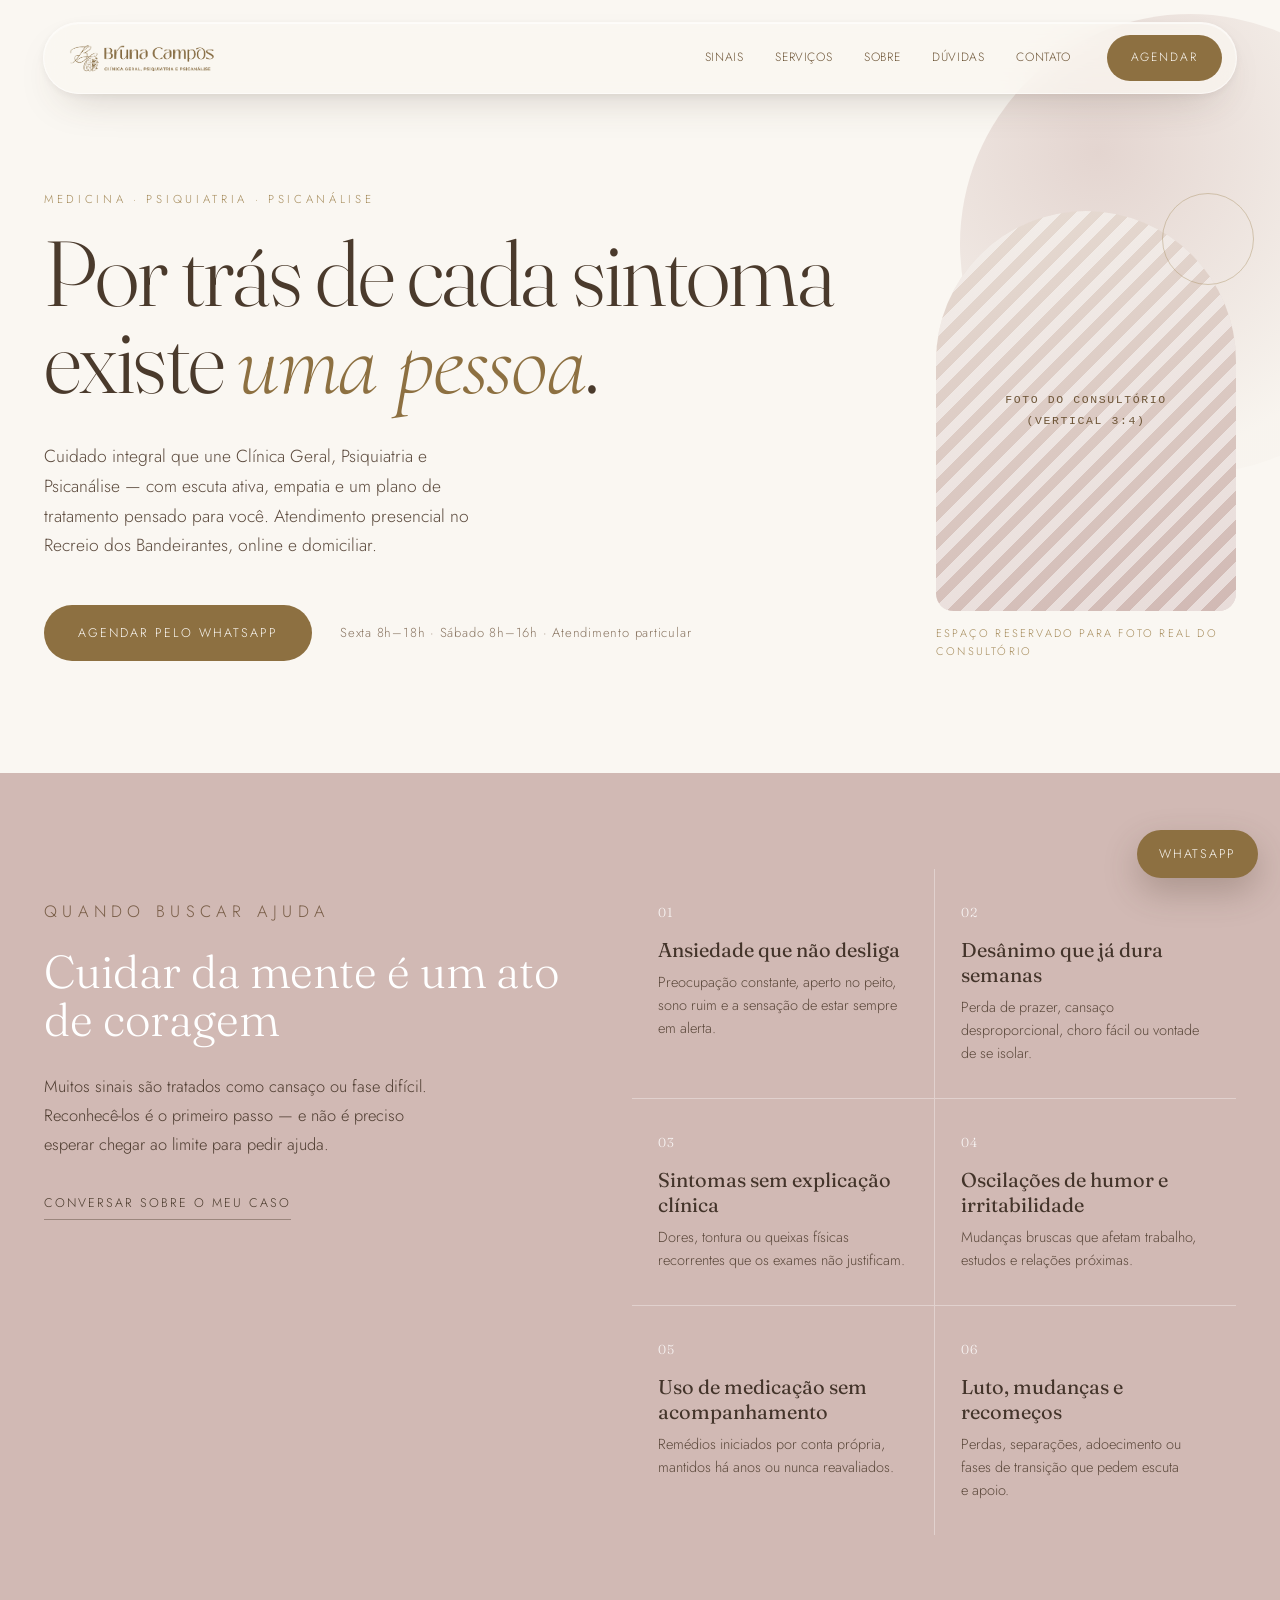
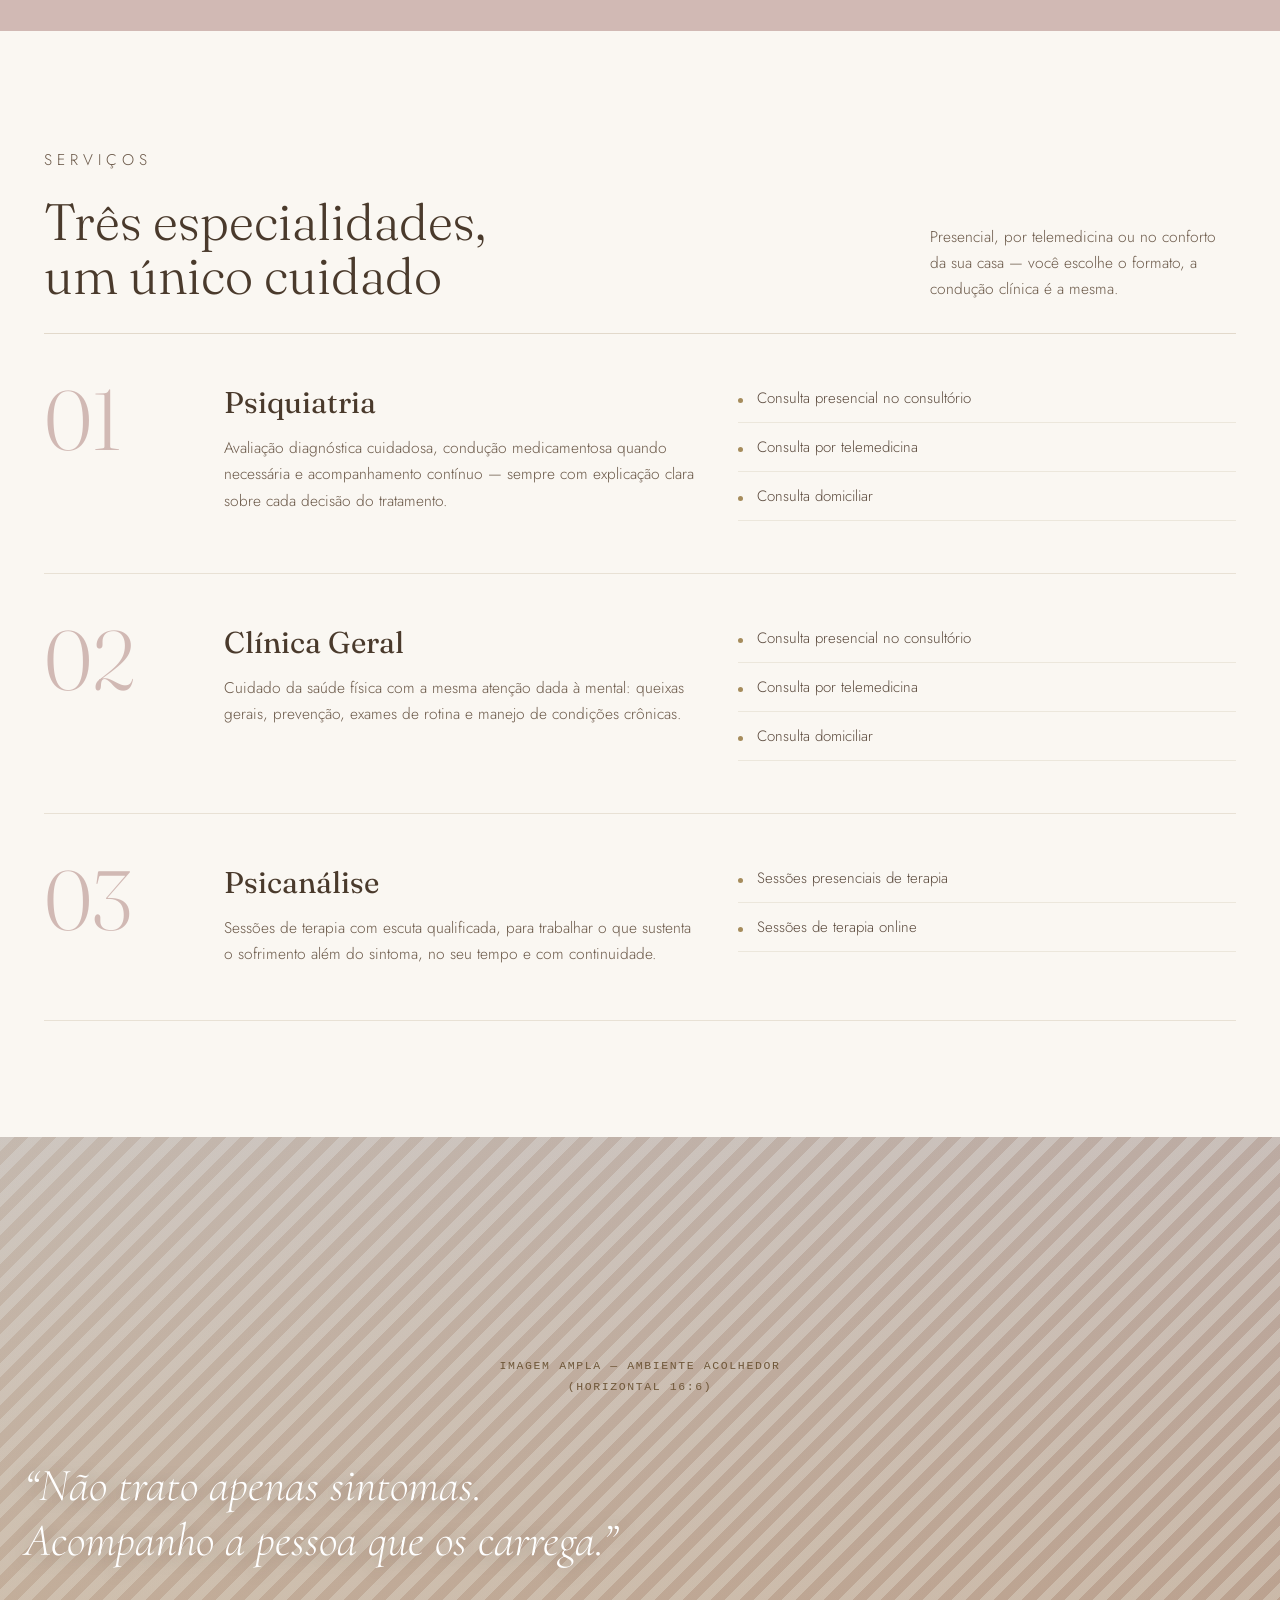
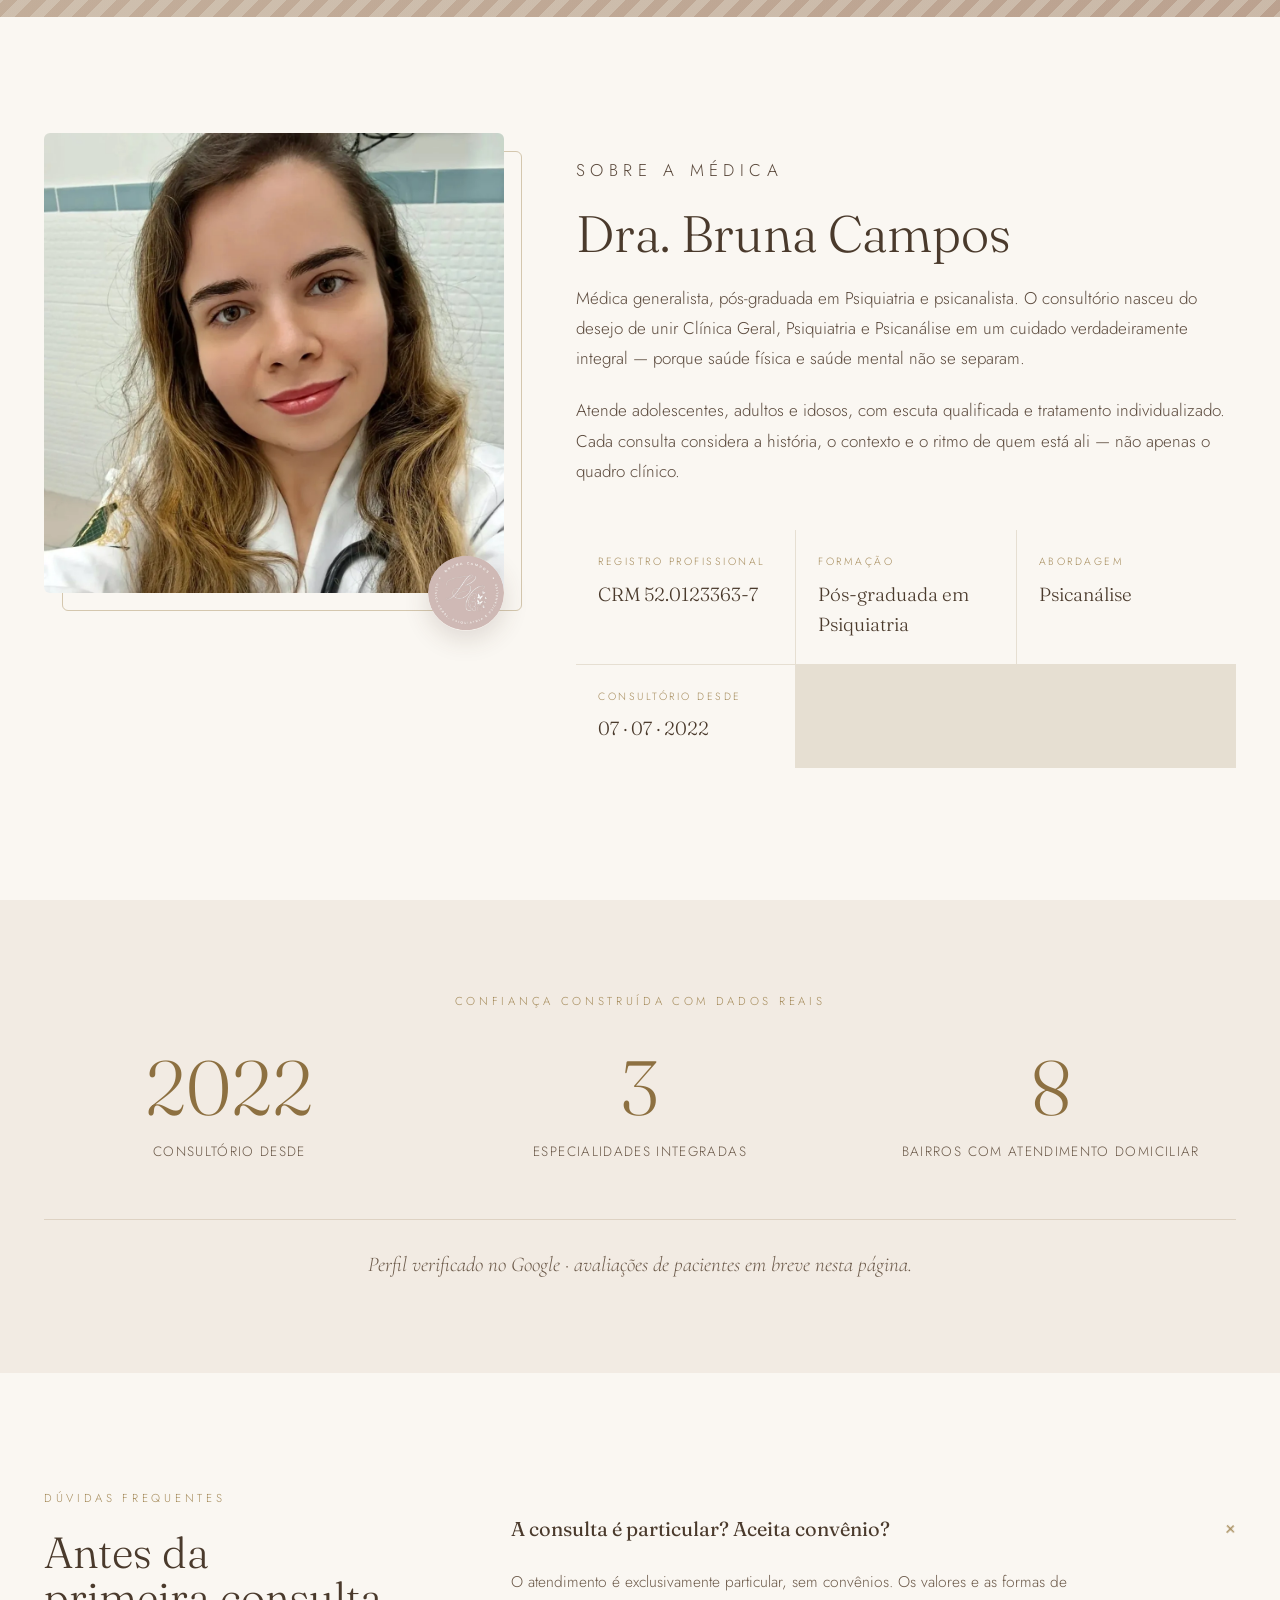
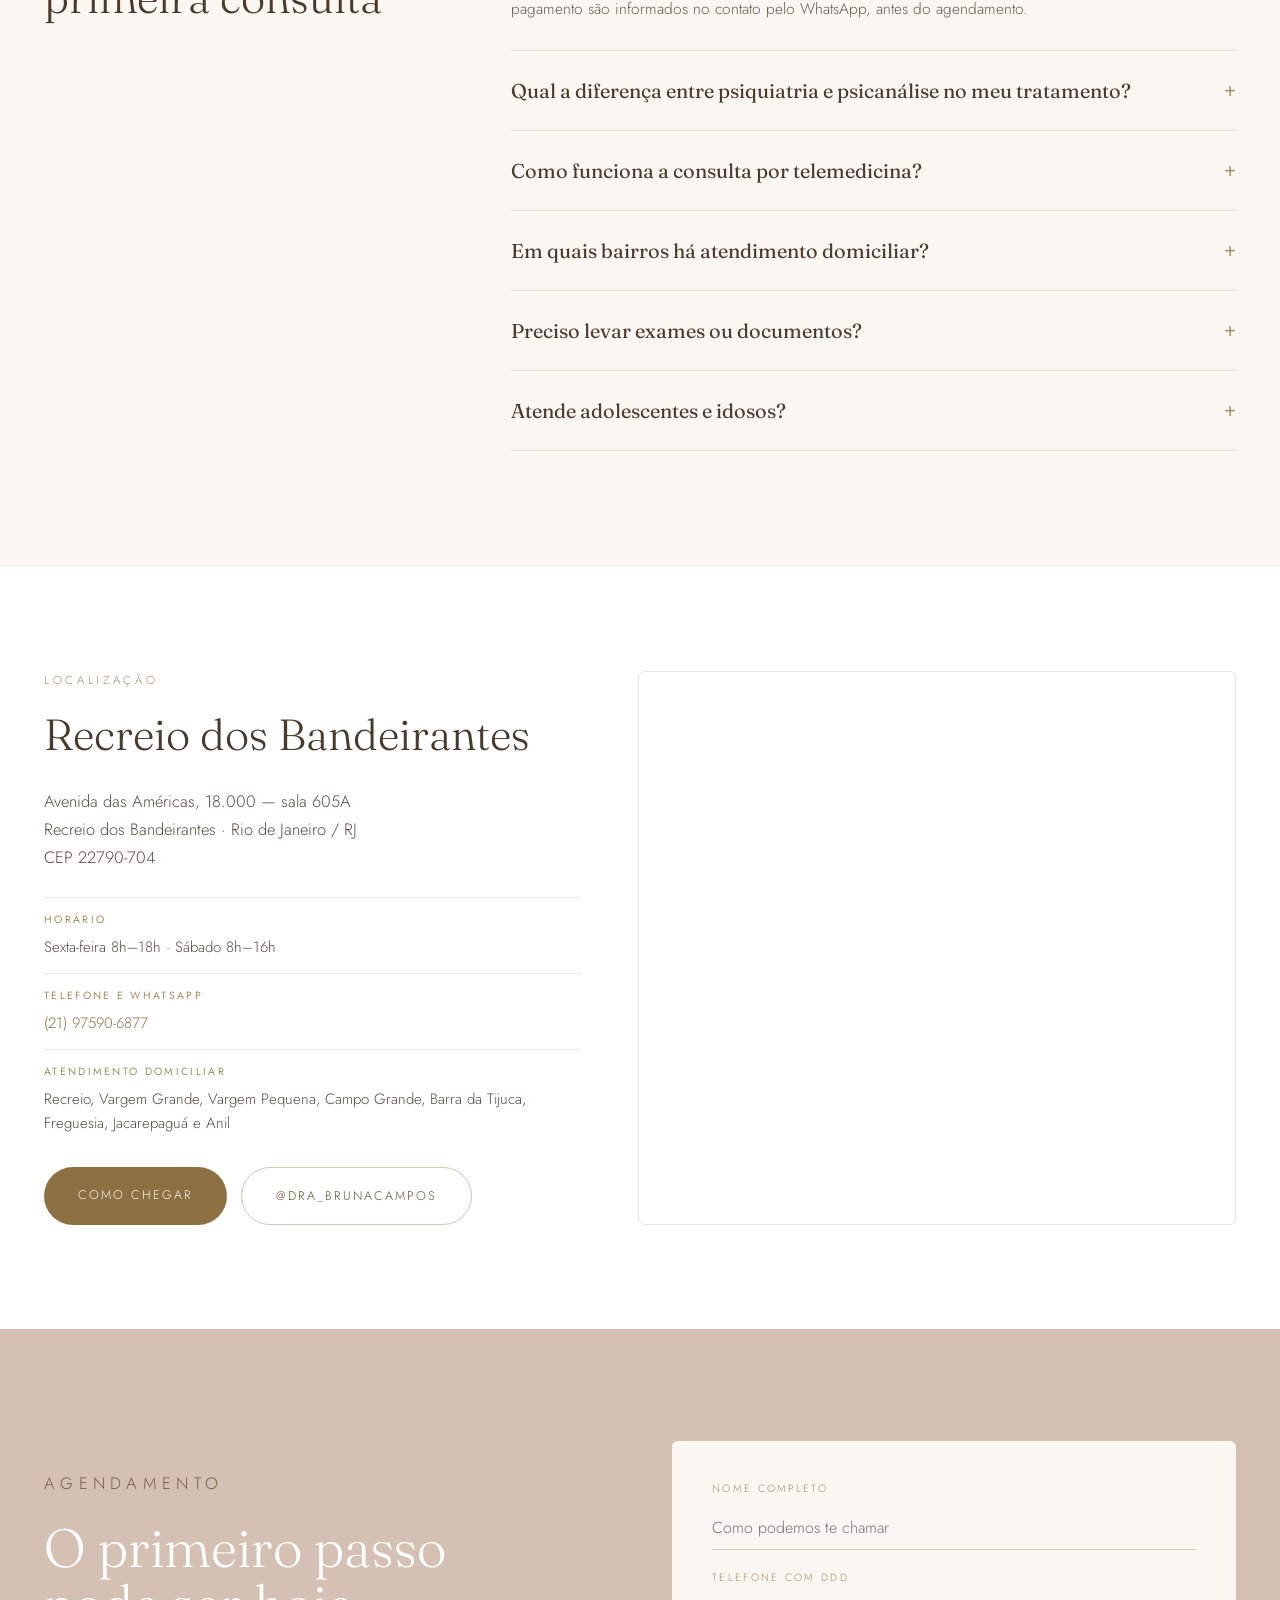
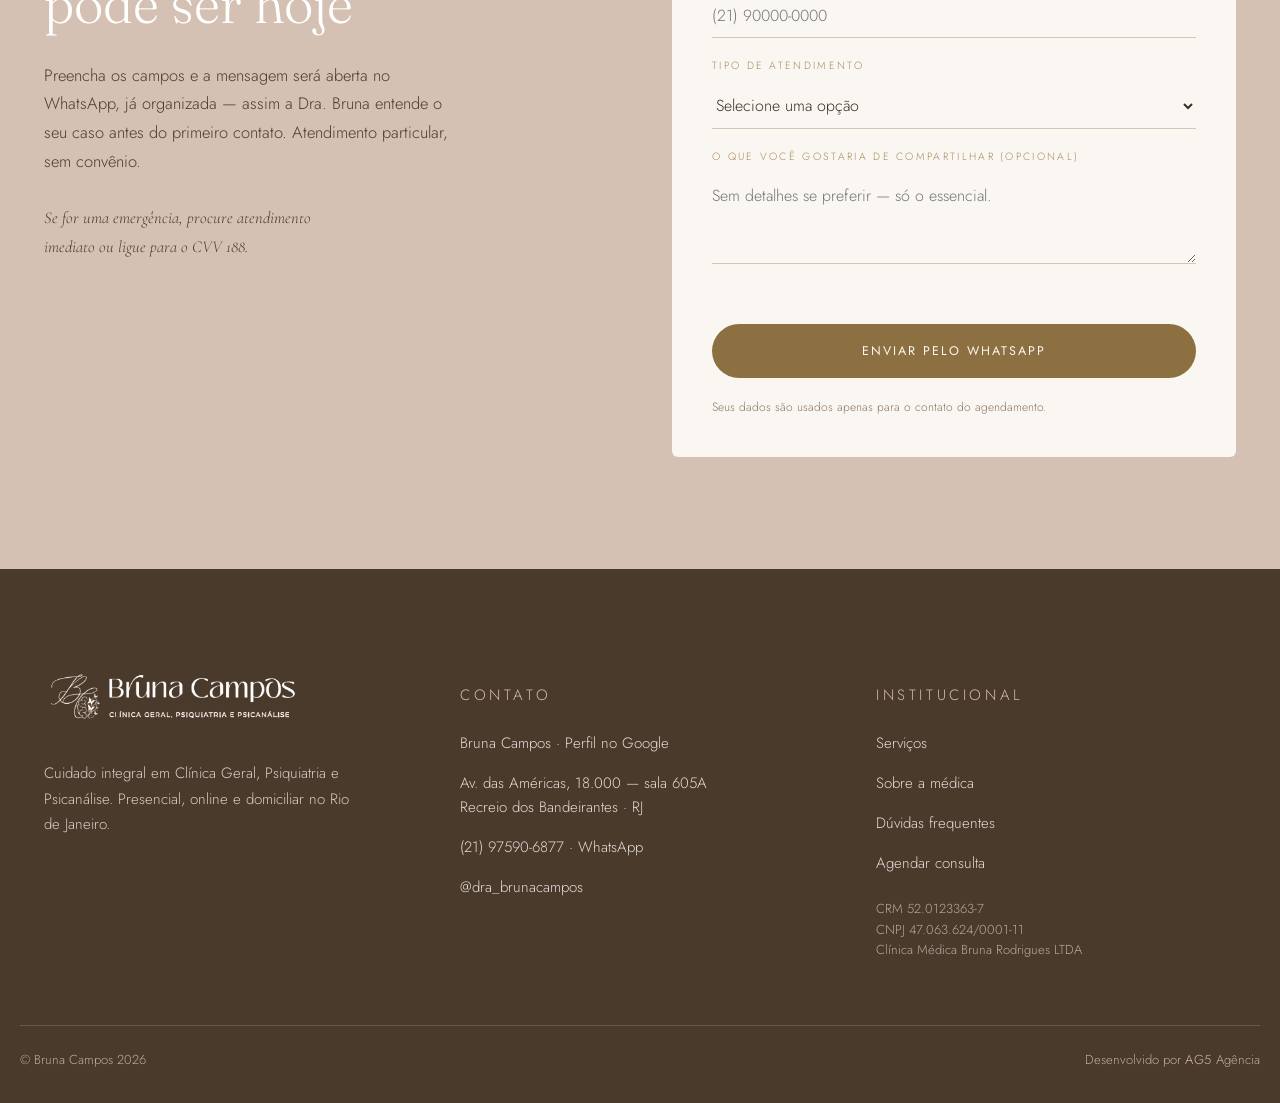
==== index.html @ 3a8a6f77 "LP Bruna Campos — versão inicial" ====
<!DOCTYPE html>
<html lang="pt-BR">
<head>
<meta charset="utf-8" />
<meta name="viewport" content="width=device-width, initial-scale=1" />
<title>Bruna Campos — Clínica Geral, Psiquiatria e Psicanálise | Recreio dos Bandeirantes</title>
<meta name="description" content="Dra. Bruna Campos — médica pós-graduada em Psiquiatria e psicanalista. Cuidado integral em Clínica Geral, Psiquiatria e Psicanálise: atendimento presencial no Recreio dos Bandeirantes, online e domiciliar no Rio de Janeiro." />
<link rel="icon" href="Assets/favicon-bruna-campos.ico" />
<link rel="preconnect" href="https://fonts.googleapis.com" />
<link rel="preconnect" href="https://fonts.gstatic.com" crossorigin />
<link href="https://fonts.googleapis.com/css2?family=Fraunces:ital,opsz,wght@0,9..144,300;0,9..144,400;1,9..144,300&family=Cormorant+Garamond:ital,wght@0,300;0,400;1,300;1,400&family=Jost:wght@300;400;500&display=swap" rel="stylesheet" />
<link rel="stylesheet" href="style.css" />
</head>
<body id="topo">

<header class="header" id="header">
  <div class="wrap header__in">
    <a class="brand" href="#topo">
      <img class="brand__logo" src="Assets/logo-mobile-bruna-campos.webp" alt="Bruna Campos — Clínica Geral, Psiquiatria e Psicanálise" height="46" />
    </a>
    <nav class="nav" id="nav">
      <a href="#sinais"><span>Sinais</span></a>
      <a href="#servicos"><span>Serviços</span></a>
      <a href="#sobre"><span>Sobre</span></a>
      <a href="#faq"><span>Dúvidas</span></a>
      <a href="#localizacao"><span>Contato</span></a>
    </nav>
    <div class="header__acoes">
      <a class="btn btn--sm" href="https://wa.me/5521975906877?text=Ol%C3%A1%2C%20Dra.%20Bruna!%20Gostaria%20de%20agendar%20uma%20consulta." target="_blank" rel="noopener">Agendar</a>
      <button class="nav-toggle" type="button" aria-expanded="false" aria-controls="nav">
        <span></span><span></span><span></span>
      </button>
    </div>
  </div>
</header>

<main>

  <section class="hero">
    <div class="wrap hero__in">
      <div class="hero__texto">
        <p class="overline rv">Medicina · Psiquiatria · Psicanálise</p>
        <h1 class="rv">Por trás de cada sintoma existe <em class="em">uma pessoa</em>.</h1>
        <p class="hero__lead rv">Cuidado integral que une Clínica Geral, Psiquiatria e Psicanálise — com escuta ativa, empatia e um plano de tratamento pensado para você. Atendimento presencial no Recreio dos Bandeirantes, online e domiciliar.</p>
        <div class="hero__cta rv">
          <a class="btn" href="https://wa.me/5521975906877?text=Ol%C3%A1%2C%20Dra.%20Bruna!%20Gostaria%20de%20agendar%20uma%20consulta." target="_blank" rel="noopener">Agendar pelo WhatsApp</a>
          <span>Sexta 8h–18h · Sábado 8h–16h · Atendimento particular</span>
        </div>
      </div>
      <figure class="hero__fig rv">
        <div class="moldura">
          <div class="ph"><span>foto do consultório<br />(vertical 3:4)</span></div>
        </div>
        <figcaption>Espaço reservado para foto real do consultório</figcaption>
      </figure>
    </div>
  </section>

  <section class="sinais" id="sinais">
    <div class="wrap sinais__in">
      <div class="sinais__intro">
        <p class="overline">Quando buscar ajuda</p>
        <h2 class="rv">Cuidar da mente é um ato de coragem</h2>
        <p>Muitos sinais são tratados como cansaço ou fase difícil. Reconhecê-los é o primeiro passo — e não é preciso esperar chegar ao limite para pedir ajuda.</p>
        <a class="link-sub" href="https://wa.me/5521975906877?text=Ol%C3%A1%2C%20Dra.%20Bruna!%20Gostaria%20de%20conversar%20sobre%20o%20meu%20caso." target="_blank" rel="noopener">Conversar sobre o meu caso</a>
      </div>
      <div class="sinais__grid">
        <article class="sinal rv">
          <span>01</span>
          <h3>Ansiedade que não desliga</h3>
          <p>Preocupação constante, aperto no peito, sono ruim e a sensação de estar sempre em alerta.</p>
        </article>
        <article class="sinal rv">
          <span>02</span>
          <h3>Desânimo que já dura semanas</h3>
          <p>Perda de prazer, cansaço desproporcional, choro fácil ou vontade de se isolar.</p>
        </article>
        <article class="sinal rv">
          <span>03</span>
          <h3>Sintomas sem explicação clínica</h3>
          <p>Dores, tontura ou queixas físicas recorrentes que os exames não justificam.</p>
        </article>
        <article class="sinal rv">
          <span>04</span>
          <h3>Oscilações de humor e irritabilidade</h3>
          <p>Mudanças bruscas que afetam trabalho, estudos e relações próximas.</p>
        </article>
        <article class="sinal rv">
          <span>05</span>
          <h3>Uso de medicação sem acompanhamento</h3>
          <p>Remédios iniciados por conta própria, mantidos há anos ou nunca reavaliados.</p>
        </article>
        <article class="sinal rv">
          <span>06</span>
          <h3>Luto, mudanças e recomeços</h3>
          <p>Perdas, separações, adoecimento ou fases de transição que pedem escuta e apoio.</p>
        </article>
      </div>
    </div>
  </section>

  <section class="servicos" id="servicos">
    <div class="wrap">
      <div class="servicos__head">
        <div>
          <p class="overline">Serviços</p>
          <h2>Três especialidades,<br />um único cuidado</h2>
        </div>
        <p>Presencial, por telemedicina ou no conforto da sua casa — você escolhe o formato, a condução clínica é a mesma.</p>
      </div>

      <article class="servico rv">
        <span class="servico__n">01</span>
        <div>
          <h3>Psiquiatria</h3>
          <p>Avaliação diagnóstica cuidadosa, condução medicamentosa quando necessária e acompanhamento contínuo — sempre com explicação clara sobre cada decisão do tratamento.</p>
        </div>
        <ul>
          <li>Consulta presencial no consultório</li>
          <li>Consulta por telemedicina</li>
          <li>Consulta domiciliar</li>
        </ul>
      </article>

      <article class="servico rv">
        <span class="servico__n">02</span>
        <div>
          <h3>Clínica Geral</h3>
          <p>Cuidado da saúde física com a mesma atenção dada à mental: queixas gerais, prevenção, exames de rotina e manejo de condições crônicas.</p>
        </div>
        <ul>
          <li>Consulta presencial no consultório</li>
          <li>Consulta por telemedicina</li>
          <li>Consulta domiciliar</li>
        </ul>
      </article>

      <article class="servico rv">
        <span class="servico__n">03</span>
        <div>
          <h3>Psicanálise</h3>
          <p>Sessões de terapia com escuta qualificada, para trabalhar o que sustenta o sofrimento além do sintoma, no seu tempo e com continuidade.</p>
        </div>
        <ul>
          <li>Sessões presenciais de terapia</li>
          <li>Sessões de terapia online</li>
        </ul>
      </article>
    </div>
  </section>

  <section class="citacao">
    <div class="ph"><span>imagem ampla — ambiente acolhedor<br />(horizontal 16:6)</span></div>
    <blockquote class="rv">“Não trato apenas sintomas.<br />Acompanho a pessoa que os carrega.”</blockquote>
  </section>

  <section class="sobre" id="sobre">
    <div class="wrap sobre__in">
      <div class="sobre__foto rv rv--x">
        <div><img class="retrato" src="Assets/bruna-campos-psiquiatria,clínica-geral-psicanalise-recreio-dos-banderantes.webp" alt="Dra. Bruna Campos" loading="lazy" /></div>
        <img class="mono" src="Assets/favicon-bruna-campos.ico" alt="" loading="lazy" />
      </div>
      <div class="sobre__texto">
        <p class="overline">Sobre a médica</p>
        <h2>Dra. Bruna Campos</h2>
        <p>Médica generalista, pós-graduada em Psiquiatria e psicanalista. O consultório nasceu do desejo de unir Clínica Geral, Psiquiatria e Psicanálise em um cuidado verdadeiramente integral — porque saúde física e saúde mental não se separam.</p>
        <p>Atende adolescentes, adultos e idosos, com escuta qualificada e tratamento individualizado. Cada consulta considera a história, o contexto e o ritmo de quem está ali — não apenas o quadro clínico.</p>
        <dl class="credenciais">
          <div><dt>Registro profissional</dt><dd>CRM 52.0123363-7</dd></div>
          <div><dt>Formação</dt><dd>Pós-graduada em Psiquiatria</dd></div>
          <div><dt>Abordagem</dt><dd>Psicanálise</dd></div>
          <div><dt>Consultório desde</dt><dd>07 · 07 · 2022</dd></div>
        </dl>
      </div>
    </div>
  </section>

  <section class="numeros" id="credibilidade">
    <div class="wrap">
      <p class="overline">Confiança construída com dados reais</p>
      <div class="numeros__grid">
        <div><strong data-count="2022">2022</strong><p>Consultório desde</p></div>
        <div><strong data-count="3">3</strong><p>Especialidades integradas</p></div>
        <div><strong data-count="8">8</strong><p>Bairros com atendimento domiciliar</p></div>
      </div>
      <p class="numeros__nota">Perfil verificado no Google · avaliações de pacientes em breve nesta página.</p>
    </div>
  </section>

  <section class="faq" id="faq">
    <div class="wrap faq__in">
      <div class="faq__head">
        <p class="overline">Dúvidas frequentes</p>
        <h2>Antes da<br />primeira consulta</h2>
      </div>
      <div class="faq__lista">
        <div class="faq__item" data-aberto="true">
          <button class="faq__btn" type="button" aria-expanded="true"><span>A consulta é particular? Aceita convênio?</span><span class="faq__sinal">+</span></button>
          <div class="faq__resposta"><p>O atendimento é exclusivamente particular, sem convênios. Os valores e as formas de pagamento são informados no contato pelo WhatsApp, antes do agendamento.</p></div>
        </div>
        <div class="faq__item" data-aberto="false">
          <button class="faq__btn" type="button" aria-expanded="false"><span>Qual a diferença entre psiquiatria e psicanálise no meu tratamento?</span><span class="faq__sinal">+</span></button>
          <div class="faq__resposta"><p>A psiquiatria avalia o quadro clínico e, quando indicado, conduz o tratamento medicamentoso. A psicanálise trabalha a história e os sentidos por trás do sofrimento, em sessões de terapia. Aqui as duas frentes podem caminhar juntas, com a mesma médica acompanhando o processo.</p></div>
        </div>
        <div class="faq__item" data-aberto="false">
          <button class="faq__btn" type="button" aria-expanded="false"><span>Como funciona a consulta por telemedicina?</span><span class="faq__sinal">+</span></button>
          <div class="faq__resposta"><p>É uma consulta por vídeo, com a mesma duração e conduta da presencial, respeitando as normas do CFM. Você recebe o link e, quando necessário, receita e atestados em formato digital assinado.</p></div>
        </div>
        <div class="faq__item" data-aberto="false">
          <button class="faq__btn" type="button" aria-expanded="false"><span>Em quais bairros há atendimento domiciliar?</span><span class="faq__sinal">+</span></button>
          <div class="faq__resposta"><p>Recreio dos Bandeirantes, Vargem Grande, Vargem Pequena, Campo Grande, Barra da Tijuca, Freguesia, Jacarepaguá e Anil. Outras regiões podem ser consultadas pelo WhatsApp.</p></div>
        </div>
        <div class="faq__item" data-aberto="false">
          <button class="faq__btn" type="button" aria-expanded="false"><span>Preciso levar exames ou documentos?</span><span class="faq__sinal">+</span></button>
          <div class="faq__resposta"><p>Leve documento com foto, exames recentes se tiver e a lista de medicamentos em uso, incluindo dose. Relatórios de outros profissionais também ajudam, mas nada disso é obrigatório na primeira consulta.</p></div>
        </div>
        <div class="faq__item" data-aberto="false">
          <button class="faq__btn" type="button" aria-expanded="false"><span>Atende adolescentes e idosos?</span><span class="faq__sinal">+</span></button>
          <div class="faq__resposta"><p>Sim. O atendimento contempla adolescentes, adultos e idosos. Para adolescentes, a presença de um responsável é necessária no primeiro atendimento.</p></div>
        </div>
      </div>
    </div>
  </section>

  <section class="local" id="localizacao">
    <div class="wrap local__in">
      <div class="local__info">
        <p class="overline">Localização</p>
        <h2>Recreio dos Bandeirantes</h2>
        <p class="local__end">Avenida das Américas, 18.000 — sala 605A<br />Recreio dos Bandeirantes · Rio de Janeiro / RJ<br />CEP 22790-704</p>
        <div class="local__dados">
          <p><strong>Horário</strong>Sexta-feira 8h–18h · Sábado 8h–16h</p>
          <p><strong>Telefone e WhatsApp</strong><a href="https://wa.me/5521975906877" target="_blank" rel="noopener">(21) 97590-6877</a></p>
          <p><strong>Atendimento domiciliar</strong>Recreio, Vargem Grande, Vargem Pequena, Campo Grande, Barra da Tijuca, Freguesia, Jacarepaguá e Anil</p>
        </div>
        <div class="local__acoes">
          <a class="btn" href="https://www.google.com/maps/dir/?api=1&amp;destination=Avenida%20das%20Am%C3%A9ricas%2018000%2C%20Recreio%20dos%20Bandeirantes%2C%20Rio%20de%20Janeiro%20-%20RJ%2C%2022790-704" target="_blank" rel="noopener">Como chegar</a>
          <a class="btn btn--ghost" href="https://www.instagram.com/dra_brunacampos/" target="_blank" rel="noopener">@dra_brunacampos</a>
        </div>
      </div>
      <div class="local__mapa">
        <iframe title="Mapa do consultório" src="https://www.google.com/maps?q=Avenida+das+Am%C3%A9ricas+18000+Recreio+dos+Bandeirantes+Rio+de+Janeiro&amp;output=embed" loading="lazy" referrerpolicy="no-referrer-when-downgrade"></iframe>
      </div>
    </div>
  </section>

  <section class="agendar" id="agendar">
    <div class="wrap agendar__in">
      <div class="agendar__texto">
        <p class="overline">Agendamento</p>
        <h2>O primeiro passo<br />pode ser hoje</h2>
        <p>Preencha os campos e a mensagem será aberta no WhatsApp, já organizada — assim a Dra. Bruna entende o seu caso antes do primeiro contato. Atendimento particular, sem convênio.</p>
        <p class="agendar__nota">Se for uma emergência, procure atendimento imediato ou ligue para o CVV 188.</p>
      </div>
      <form class="form" id="form-agendamento" novalidate>
        <label>
          <span>Nome completo</span>
          <input name="nome" type="text" autocomplete="name" required placeholder="Como podemos te chamar" />
        </label>
        <label>
          <span>Telefone com DDD</span>
          <input name="telefone" type="tel" autocomplete="tel" required placeholder="(21) 90000-0000" />
        </label>
        <label>
          <span>Tipo de atendimento</span>
          <select name="servico" required>
            <option value="">Selecione uma opção</option>
            <option>Psiquiatria — presencial</option>
            <option>Psiquiatria — telemedicina</option>
            <option>Psiquiatria — domiciliar</option>
            <option>Clínica Geral — presencial</option>
            <option>Clínica Geral — telemedicina</option>
            <option>Clínica Geral — domiciliar</option>
            <option>Psicanálise — sessão presencial</option>
            <option>Psicanálise — sessão online</option>
          </select>
        </label>
        <label>
          <span>O que você gostaria de compartilhar (opcional)</span>
          <textarea name="mensagem" rows="3" placeholder="Sem detalhes se preferir — só o essencial."></textarea>
        </label>
        <p class="form__aviso" id="form-aviso" role="status" aria-live="polite"></p>
        <button class="btn" type="submit">Enviar pelo WhatsApp</button>
        <p class="form__lgpd">Seus dados são usados apenas para o contato do agendamento.</p>
      </form>
    </div>
  </section>

</main>

<footer class="footer">
  <div class="wrap footer__in">
    <div>
      <img class="footer__logo" src="Assets/logo-desktop-bruna-campos.webp" alt="Bruna Campos — Clínica Geral, Psiquiatria e Psicanálise" />
      <p>Cuidado integral em Clínica Geral, Psiquiatria e Psicanálise. Presencial, online e domiciliar no Rio de Janeiro.</p>
    </div>
    <div>
      <p class="footer__titulo">Contato</p>
      <div class="footer__col">
        <a href="https://share.google/iz8a9h7JzmaM02zVl" target="_blank" rel="noopener">Bruna Campos · Perfil no Google</a>
        <a href="https://www.google.com/maps/dir/?api=1&amp;destination=Avenida%20das%20Am%C3%A9ricas%2018000%2C%20Recreio%20dos%20Bandeirantes%2C%20Rio%20de%20Janeiro%20-%20RJ%2C%2022790-704" target="_blank" rel="noopener">Av. das Américas, 18.000 — sala 605A<br />Recreio dos Bandeirantes · RJ</a>
        <a href="https://wa.me/5521975906877" target="_blank" rel="noopener">(21) 97590-6877 · WhatsApp</a>
        <a href="https://www.instagram.com/dra_brunacampos/" target="_blank" rel="noopener">@dra_brunacampos</a>
      </div>
    </div>
    <div>
      <p class="footer__titulo">Institucional</p>
      <div class="footer__col">
        <a href="#servicos">Serviços</a>
        <a href="#sobre">Sobre a médica</a>
        <a href="#faq">Dúvidas frequentes</a>
        <a href="#agendar">Agendar consulta</a>
        <p class="footer__legal">CRM 52.0123363-7<br />CNPJ 47.063.624/0001-11<br />Clínica Médica Bruna Rodrigues LTDA</p>
      </div>
    </div>
  </div>
  <div class="wrap creditos">
    <span>© Bruna Campos 2026</span>
    <span>Desenvolvido por <a href="https://www.ag5agencia.com.br" target="_blank" rel="noopener">AG5</a> Agência</span>
  </div>
</footer>

<a class="wa-float" href="https://wa.me/5521975906877?text=Ol%C3%A1%2C%20Dra.%20Bruna!%20Gostaria%20de%20agendar%20uma%20consulta." target="_blank" rel="noopener" aria-label="Agendar pelo WhatsApp">WhatsApp</a>

<script src="script.js" defer></script>
</body>
</html>
---- style.css ----
:root {
  --rose: #D1B9B4;
  --bege: #D4C1B3;
  --off: #FAF7F2;
  --areia: #F2EBE3;
  --ouro-escuro: #8D7041;
  --ouro: #A68C5C;
  --texto: #3A2E28;
  --texto-2: #5C4B3E;
  --texto-3: #6B5949;
  --marrom: #4A3A2C;
  --serif: "Fraunces", Georgia, serif;
  --script: "Cormorant Garamond", Georgia, serif;
  --sans: "Jost", system-ui, -apple-system, sans-serif;
  --max: 1240px;
  --pad: 24px;
  --gap: 56px;
  --sec-y: 96px;
  --ease: cubic-bezier(0.22, 1, 0.36, 1);
}

*, *::before, *::after { box-sizing: border-box; }

html { scroll-behavior: smooth; }

body {
  margin: 0;
  background: var(--off);
  color: var(--texto);
  font-family: var(--sans);
  font-weight: 300;
  font-size: 16px;
  line-height: 1.6;
  -webkit-font-smoothing: antialiased;
  overflow-x: hidden;
}

img { max-width: 100%; }
::selection { background: var(--rose); color: #fff; }

a { color: var(--ouro-escuro); text-decoration: none; transition: color 240ms ease; }
a:hover { color: var(--ouro); }

h1, h2, h3 { font-family: var(--serif); font-weight: 300; margin: 0; line-height: 1.05; color: var(--marrom); }
p { margin: 0; text-wrap: pretty; }

.wrap { max-width: var(--max); margin: 0 auto; padding-left: var(--pad); padding-right: var(--pad); }
.overline { font-size: 11.5px; letter-spacing: 0.32em; text-transform: uppercase; color: var(--ouro); margin: 0 0 22px; }
.em { font-family: var(--script); font-style: italic; color: var(--ouro-escuro); }

/* ---------- botões ---------- */
.btn {
  display: inline-block;
  background: var(--ouro-escuro);
  color: var(--off);
  padding: 18px 34px;
  border: 0;
  border-radius: 999px;
  font-family: var(--sans);
  font-size: 12.5px;
  letter-spacing: 0.16em;
  text-transform: uppercase;
  cursor: pointer;
  transition: background 240ms ease, transform 240ms ease;
}
.btn:hover { background: var(--ouro); color: #fff; transform: translateY(-2px); }
.btn--ghost { background: transparent; color: #6E5638; border: 1px solid rgba(141, 112, 65, 0.4); }
.btn--ghost:hover { background: transparent; border-color: var(--ouro-escuro); color: var(--ouro-escuro); }
.btn--sm { padding: 13px 24px; font-size: 12px; }

/* ---------- header ---------- */
.header {
  position: sticky;
  top: 0;
  z-index: 40;
  padding: 22px var(--pad) 0;
  pointer-events: none;
  transition: padding 420ms var(--ease);
}
.header__in {
  pointer-events: all;
  display: flex;
  align-items: center;
  gap: 22px;
  max-width: calc(var(--max) - 2 * var(--pad) + 2px);
  margin: 0 auto;
  padding: 12px 14px 12px 22px;
  background: rgba(250, 247, 242, 0.72);
  backdrop-filter: blur(18px) saturate(1.4);
  -webkit-backdrop-filter: blur(18px) saturate(1.4);
  border: 1px solid rgba(255, 255, 255, 0.5);
  border-radius: 999px;
  box-shadow:
    0 1px 1px rgba(255, 255, 255, 0.6) inset,
    0 18px 44px -20px rgba(74, 58, 44, 0.28),
    0 2px 10px rgba(74, 58, 44, 0.06);
  transition: box-shadow 420ms var(--ease), padding 420ms var(--ease), background 420ms var(--ease), border-color 420ms var(--ease);
}
.header.is-scrolled { padding-top: 12px; }
.header.is-scrolled .header__in {
  padding-top: 8px;
  padding-bottom: 8px;
  background: rgba(250, 247, 242, 0.86);
  border-color: rgba(166, 140, 92, 0.28);
  box-shadow:
    0 1px 1px rgba(255, 255, 255, 0.6) inset,
    0 14px 34px -18px rgba(74, 58, 44, 0.32),
    0 2px 8px rgba(74, 58, 44, 0.08);
}

.brand { display: flex; align-items: center; gap: 12px; flex: 0 0 auto; position: relative; }
.brand__logo {
  display: block;
  height: 46px;
  width: auto;
  /* a arte é clara (pensada p/ fundo escuro) — filtro converte pra tom dourado-escuro legível em fundo claro */
  filter: brightness(0) saturate(100%) invert(37%) sepia(24%) saturate(944%) hue-rotate(358deg) brightness(93%) contrast(88%);
  opacity: 0.92;
  transition: transform 420ms var(--ease), opacity 300ms ease;
}
.brand:hover .brand__logo { transform: scale(1.03); opacity: 1; }

.nav {
  margin-left: auto;
  display: flex;
  flex-wrap: nowrap;
  white-space: nowrap;
  align-items: center;
  gap: 4px;
  font-size: 12px;
  letter-spacing: 0.05em;
  text-transform: uppercase;
}
.nav a {
  position: relative;
  display: inline-block;
  padding: 8px 14px;
  color: #6E5638;
  border-radius: 999px;
  transition: color 300ms ease;
}
.nav a span { position: relative; z-index: 1; }
.nav a::before {
  content: "";
  position: absolute;
  inset: 0;
  border-radius: 999px;
  background: linear-gradient(135deg, var(--rose), var(--bege));
  opacity: 0;
  transform: scale(0.85);
  transition: opacity 300ms var(--ease), transform 300ms var(--ease);
}
.nav a:hover { color: #4A3A2C; }
.nav a:hover::before { opacity: 1; transform: scale(1); }

.header__acoes { display: flex; align-items: center; gap: 10px; flex: 0 0 auto; }

.nav-toggle {
  display: none;
  align-items: center;
  justify-content: center;
  gap: 4px;
  flex-direction: column;
  width: 40px;
  height: 40px;
  background: rgba(166, 140, 92, 0.1);
  border: 1px solid rgba(141, 112, 65, 0.24);
  border-radius: 50%;
  cursor: pointer;
  padding: 0;
}
.nav-toggle span {
  display: block;
  width: 15px;
  height: 1px;
  background: #6E5638;
  transition: transform 300ms var(--ease), opacity 300ms var(--ease);
}
.nav-toggle[aria-expanded="true"] span:nth-child(1) { transform: translateY(5px) rotate(45deg); }
.nav-toggle[aria-expanded="true"] span:nth-child(2) { opacity: 0; }
.nav-toggle[aria-expanded="true"] span:nth-child(3) { transform: translateY(-5px) rotate(-45deg); }

/* ---------- hero ---------- */
.hero { position: relative; padding: 96px 0 72px; }
.hero::before {
  content: "";
  position: absolute;
  top: -80px;
  right: -140px;
  width: 460px;
  height: 460px;
  border-radius: 50%;
  background: radial-gradient(circle at 30% 30%, rgba(209, 185, 180, 0.55), rgba(212, 193, 179, 0.05) 70%);
  pointer-events: none;
}
.hero__in { position: relative; display: flex; flex-wrap: wrap; gap: var(--gap); align-items: flex-end; }
.hero__texto { flex: 1 1 480px; min-width: 0; }
.hero h1 { font-size: clamp(44px, 7.2vw, 108px); line-height: 0.94; letter-spacing: -0.02em; text-wrap: balance; }
.hero__lead { margin-top: 34px; max-width: 46ch; font-size: 17.5px; line-height: 1.7; color: var(--texto-2); }
.hero__cta { display: flex; flex-wrap: wrap; align-items: center; gap: 18px 28px; margin-top: 44px; }
.hero__cta span { font-size: 13px; letter-spacing: 0.06em; color: #8A7663; }

.hero__fig { flex: 0 1 300px; min-width: 240px; margin: 0; position: relative; }
.hero__fig::after {
  content: "";
  position: absolute;
  top: -18px;
  right: -18px;
  width: 92px;
  height: 92px;
  border: 1px solid rgba(166, 140, 92, 0.4);
  border-radius: 50%;
}
.moldura {
  border-radius: 190px 190px 22px 22px;
  overflow: hidden;
  aspect-ratio: 3 / 4;
  background: linear-gradient(160deg, #E7DCD3, var(--rose));
}
.ph {
  width: 100%;
  height: 100%;
  display: flex;
  align-items: center;
  justify-content: center;
  padding: 24px;
  text-align: center;
  background:
    repeating-linear-gradient(135deg, rgba(255, 255, 255, 0.5) 0 10px, rgba(255, 255, 255, 0) 10px 20px),
    linear-gradient(160deg, #E7DCD3, var(--rose));
  font-family: ui-monospace, SFMono-Regular, Menlo, monospace;
  font-size: 11.5px;
  letter-spacing: 0.14em;
  text-transform: uppercase;
  color: #6E5638;
  line-height: 1.8;
}
.hero__fig figcaption { margin-top: 14px; font-size: 11px; letter-spacing: 0.2em; text-transform: uppercase; color: var(--ouro); }

/* ---------- sinais ---------- */
.sinais { background: var(--rose); padding: var(--sec-y) 0; margin-top: 40px; }
.sinais__in { display: flex; flex-wrap: wrap; gap: 64px; }
.sinais__intro { flex: 1 1 340px; min-width: 0; }
.sinais__intro .overline { color: #7A5F49; }
.sinais__intro h2 { font-size: clamp(32px, 3.6vw, 52px); color: #fff; }
.sinais__intro p { margin-top: 28px; max-width: 40ch; font-size: 16.5px; line-height: 1.75; color: #4E3C30; }
.link-sub {
  display: inline-block;
  margin-top: 34px;
  padding-bottom: 6px;
  border-bottom: 1px solid rgba(74, 58, 44, 0.4);
  font-size: 12.5px;
  letter-spacing: 0.16em;
  text-transform: uppercase;
  color: var(--marrom);
}
.link-sub:hover { color: #fff; border-bottom-color: #fff; }
.sinais__grid {
  flex: 1 1 420px;
  min-width: 0;
  display: grid;
  grid-template-columns: repeat(auto-fit, minmax(220px, 1fr));
  gap: 1px;
  background: rgba(255, 255, 255, 0.34);
}
.sinal { background: var(--rose); padding: 30px 26px 34px; }
.sinal span { font-family: var(--serif); font-size: 13px; letter-spacing: 0.1em; color: rgba(255, 255, 255, 0.85); }
.sinal h3 { font-weight: 400; font-size: 20px; line-height: 1.25; color: #43342A; margin: 12px 0 8px; }
.sinal p { font-size: 14.5px; line-height: 1.6; color: #5B483B; }

/* ---------- serviços ---------- */
.servicos { padding: 116px 0; }
.servicos__head {
  display: flex;
  flex-wrap: wrap;
  align-items: flex-end;
  justify-content: space-between;
  gap: 24px;
  border-bottom: 1px solid rgba(141, 112, 65, 0.22);
  padding-bottom: 30px;
}
.servicos__head h2 { font-size: clamp(32px, 4vw, 58px); }
.servicos__head p { max-width: 34ch; font-size: 15.5px; line-height: 1.7; color: var(--texto-3); }
.servico {
  display: grid;
  grid-template-columns: 140px minmax(0, 1fr) minmax(0, 1.05fr);
  gap: 24px 40px;
  align-items: start;
  padding: 52px 0;
  border-bottom: 1px solid rgba(141, 112, 65, 0.16);
}
.servico__n { font-family: var(--serif); font-size: 84px; line-height: 0.8; color: var(--rose); }
.servico h3 { font-weight: 400; font-size: 30px; line-height: 1.15; margin-bottom: 14px; }
.servico p { font-size: 15.5px; line-height: 1.72; color: var(--texto-3); }
.servico ul { list-style: none; margin: 0; padding: 0; display: flex; flex-direction: column; gap: 12px; }
.servico li {
  display: flex;
  align-items: baseline;
  gap: 14px;
  font-size: 15px;
  color: var(--texto-2);
  border-bottom: 1px solid rgba(141, 112, 65, 0.12);
  padding-bottom: 12px;
}
.servico li::before { content: ""; width: 5px; height: 5px; border-radius: 50%; background: var(--ouro); flex: 0 0 auto; }

/* ---------- citação ---------- */
.citacao { position: relative; height: clamp(320px, 40vw, 480px); overflow: hidden; background: linear-gradient(160deg, #E7DCD3, var(--rose)); }
.citacao .ph { position: absolute; inset: 0; }
.citacao::after { content: ""; position: absolute; inset: 0; background: linear-gradient(180deg, rgba(74, 58, 44, 0.22), rgba(141, 112, 65, 0.32)); }
.citacao blockquote {
  position: absolute;
  z-index: 2;
  inset: auto 24px 48px;
  max-width: var(--max);
  margin: 0 auto;
  font-family: var(--script);
  font-style: italic;
  font-size: clamp(26px, 3.6vw, 50px);
  line-height: 1.2;
  color: #fff;
  text-shadow: 0 2px 20px rgba(74, 58, 44, 0.35);
}

/* ---------- sobre ---------- */
.sobre { padding: 116px 0; }
.sobre__in { display: flex; flex-wrap: wrap; gap: 72px; align-items: flex-start; }
.sobre__foto { flex: 1 1 340px; min-width: 0; max-width: 460px; position: sticky; top: 120px; }
.sobre__foto > div { position: relative; }
.sobre__foto > div::after {
  content: "";
  position: absolute;
  inset: 18px -18px -18px 18px;
  border: 1px solid rgba(166, 140, 92, 0.45);
  border-radius: 6px;
}
.sobre__foto img.retrato { position: relative; z-index: 1; width: 100%; display: block; border-radius: 6px; filter: saturate(0.94); }
.sobre__foto img.mono {
  width: 76px;
  height: 76px;
  border-radius: 50%;
  display: block;
  margin: -38px 0 0 auto;
  position: relative;
  z-index: 2;
  box-shadow: 0 8px 26px rgba(74, 58, 44, 0.16);
}
.sobre__texto { flex: 1 1 420px; min-width: 0; }
.sobre__texto h2 { font-size: clamp(32px, 4vw, 56px); }
.sobre__texto p { margin-top: 22px; font-size: 17px; line-height: 1.78; color: var(--texto-2); }
.credenciais {
  display: grid;
  grid-template-columns: repeat(auto-fit, minmax(190px, 1fr));
  gap: 1px;
  background: rgba(141, 112, 65, 0.18);
  margin-top: 44px;
}
.credenciais div { background: var(--off); padding: 24px 22px; }
.credenciais dt { font-size: 10.5px; letter-spacing: 0.24em; text-transform: uppercase; color: var(--ouro); margin-bottom: 8px; }
.credenciais dd { margin: 0; font-family: var(--serif); font-size: 19px; color: var(--marrom); }

/* ---------- números ---------- */
.numeros { background: var(--areia); padding: 92px 0; }
.numeros .overline { text-align: center; margin-bottom: 40px; }
.numeros__grid { display: grid; grid-template-columns: repeat(auto-fit, minmax(200px, 1fr)); gap: 40px; }
.numeros__grid div { text-align: center; }
.numeros__grid strong { display: block; font-family: var(--serif); font-weight: 300; font-size: clamp(46px, 6vw, 82px); line-height: 1; color: var(--ouro-escuro); }
.numeros__grid p { margin-top: 14px; font-size: 13.5px; letter-spacing: 0.1em; text-transform: uppercase; color: var(--texto-3); }
.numeros__nota { margin-top: 56px; border-top: 1px solid rgba(141, 112, 65, 0.2); padding-top: 28px; text-align: center; font-family: var(--script); font-style: italic; font-size: 21px; color: var(--texto-3); }

/* ---------- faq ---------- */
.faq { padding: 116px 0; }
.faq__in { display: flex; flex-wrap: wrap; gap: 48px 64px; align-items: flex-start; }
.faq__head { flex: 1 1 280px; min-width: 0; position: sticky; top: 120px; }
.faq__head h2 { font-size: clamp(30px, 3.4vw, 48px); }
.faq__lista { flex: 2 1 480px; min-width: 0; }
.faq__item { border-bottom: 1px solid rgba(141, 112, 65, 0.18); }
.faq__btn {
  width: 100%;
  display: flex;
  align-items: baseline;
  justify-content: space-between;
  gap: 24px;
  background: none;
  border: 0;
  padding: 26px 0;
  text-align: left;
  cursor: pointer;
  color: var(--marrom);
}
.faq__btn span:first-child { font-family: var(--serif); font-size: 20px; line-height: 1.35; }
.faq__sinal { flex: 0 0 auto; font-size: 20px; color: var(--ouro); transition: transform 240ms ease; }
.faq__item[data-aberto="true"] .faq__sinal { transform: rotate(45deg); }
.faq__resposta { overflow: hidden; max-height: 0; opacity: 0; transition: max-height 420ms var(--ease), opacity 300ms ease; }
.faq__item[data-aberto="true"] .faq__resposta { opacity: 1; }
.faq__resposta p { padding-bottom: 28px; max-width: 62ch; font-size: 15.5px; line-height: 1.75; color: var(--texto-3); }

/* ---------- localização ---------- */
.local { background: #fff; padding: 104px 0; }
.local__in { display: flex; flex-wrap: wrap; gap: var(--gap); align-items: stretch; }
.local__info { flex: 1 1 360px; min-width: 0; }
.local__info h2 { font-size: clamp(30px, 3.4vw, 48px); margin-bottom: 30px; }
.local__end { font-size: 16.5px; line-height: 1.7; color: var(--texto-2); margin-bottom: 26px; }
.local__dados { display: grid; gap: 14px; margin-bottom: 32px; font-size: 15px; color: var(--texto-2); }
.local__dados p { padding-top: 14px; border-top: 1px solid rgba(141, 112, 65, 0.16); }
.local__dados strong { display: block; font-size: 10.5px; font-weight: 400; letter-spacing: 0.22em; text-transform: uppercase; color: var(--ouro); margin-bottom: 6px; }
.local__acoes { display: flex; flex-wrap: wrap; gap: 14px; }
.local__mapa { flex: 1 1 420px; min-width: 0; min-height: 420px; border-radius: 6px; overflow: hidden; border: 1px solid rgba(141, 112, 65, 0.18); }
.local__mapa iframe { width: 100%; height: 100%; min-height: 420px; border: 0; display: block; filter: saturate(0.8); }

/* ---------- agendamento ---------- */
.agendar { background: var(--bege); padding: 112px 0; }
.agendar__in { display: flex; flex-wrap: wrap; gap: 64px; align-items: flex-start; }
.agendar__texto { flex: 1 1 380px; min-width: 0; }
.agendar__texto .overline { color: #7A5F49; }
.agendar__texto h2 { font-size: clamp(32px, 4.2vw, 60px); color: #fff; }
.agendar__texto p { margin-top: 28px; max-width: 42ch; font-size: 16.5px; line-height: 1.75; color: #4E3C30; }
.agendar__nota { margin-top: 34px; font-family: var(--script); font-style: italic; font-size: 22px; color: #5C4634; }
.form { flex: 1 1 380px; min-width: 0; background: var(--off); padding: 40px; border-radius: 6px; display: grid; gap: 20px; }
.form label { display: grid; gap: 8px; }
.form label > span { font-size: 10.5px; letter-spacing: 0.22em; text-transform: uppercase; color: var(--ouro); }
.form input, .form select, .form textarea {
  background: transparent;
  border: 0;
  border-bottom: 1px solid rgba(141, 112, 65, 0.35);
  padding: 10px 0;
  font-family: var(--sans);
  font-size: 16px;
  font-weight: 300;
  color: var(--texto);
  outline: none;
  transition: border-color 240ms ease;
}
.form input:focus, .form select:focus, .form textarea:focus { border-bottom-color: var(--ouro-escuro); }
.form textarea { resize: vertical; }
.form__aviso { min-height: 20px; font-size: 13.5px; color: #A9503F; }
.form__aviso[data-ok="true"] { color: #6B7F5A; }
.form__lgpd { font-size: 12px; line-height: 1.6; color: #8A7663; }

/* ---------- rodapé ---------- */
.footer { background: var(--marrom); color: rgba(250, 247, 242, 0.78); padding: 88px 0 0; }
.footer a { color: rgba(250, 247, 242, 0.86); }
.footer a:hover { color: var(--rose); }
.footer__in { display: grid; grid-template-columns: repeat(auto-fit, minmax(240px, 1fr)); gap: var(--gap); padding-bottom: 64px; }
.footer__logo { width: 260px; display: block; }
.footer__in > div > p { margin-top: 26px; max-width: 34ch; font-size: 15px; line-height: 1.7; }
.footer__titulo { margin: 0 0 22px; font-size: 10.5px; letter-spacing: 0.24em; text-transform: uppercase; color: var(--rose); }
.footer__col { display: grid; gap: 16px; font-size: 15px; }
.footer__legal { font-size: 13px; color: rgba(250, 247, 242, 0.6); margin-top: 8px; }
.creditos {
  border-top: 1px solid rgba(250, 247, 242, 0.16);
  padding: 24px 0 32px;
  display: flex;
  flex-wrap: wrap;
  gap: 12px;
  justify-content: space-between;
  font-size: 13px;
  color: rgba(250, 247, 242, 0.62);
}
.creditos a { color: var(--rose); letter-spacing: 0.04em; }

/* ---------- whatsapp flutuante ---------- */
.wa-float {
  position: fixed;
  right: 22px;
  bottom: 22px;
  z-index: 50;
  background: var(--ouro-escuro);
  color: var(--off);
  padding: 14px 22px;
  border-radius: 999px;
  font-size: 12.5px;
  letter-spacing: 0.14em;
  text-transform: uppercase;
  box-shadow: 0 14px 34px rgba(74, 58, 44, 0.28);
}
.wa-float:hover { color: #fff; transform: translateY(-3px); }

/* ---------- animações de scroll ---------- */
.rv { opacity: 1; }
.js .rv { opacity: 0; transform: translateY(24px); transition: opacity 600ms var(--ease), transform 600ms var(--ease); will-change: opacity, transform; }
.js .rv--x { transform: translateX(-40px); transition-duration: 450ms; }
.js .rv.is-visible { opacity: 1; transform: none; }

/* ---------- responsivo ---------- */
@media (max-width: 1024px) {
  :root { --sec-y: 80px; --gap: 40px; }
  .servico { grid-template-columns: 100px minmax(0, 1fr); }
  .servico ul { grid-column: 2; }
  .servico__n { font-size: 64px; }
  .sobre__foto, .faq__head { position: static; }
}

@media (max-width: 768px) {
  .header { padding-left: 14px; padding-right: 14px; }
  .header__in { position: relative; padding-right: 8px; }
  .nav {
    position: absolute;
    left: 0;
    right: 0;
    top: calc(100% + 12px);
    display: none;
    flex-direction: column;
    align-items: stretch;
    gap: 2px;
    background: rgba(250, 247, 242, 0.96);
    backdrop-filter: blur(18px);
    border: 1px solid rgba(166, 140, 92, 0.24);
    border-radius: 26px;
    box-shadow: 0 18px 44px -14px rgba(74, 58, 44, 0.3);
    padding: 12px;
    font-size: 14px;
  }
  .nav.is-open { display: flex; }
  .nav a { padding: 13px 16px; border-radius: 16px; }
  .nav-toggle { display: inline-flex; }
  .header .btn { display: none; }
  .hero { padding-top: 48px; }
  .servicos, .sobre, .faq { padding: 72px 0; }
  .form { padding: 28px; }
}

@media (max-width: 480px) {
  :root { --pad: 18px; --sec-y: 64px; }
  .header { padding-top: 16px; }
  .header__in { padding: 8px 8px 8px 16px; }
  .hero__fig { flex-basis: 100%; max-width: 320px; }
  .servico { grid-template-columns: 1fr; }
  .servico ul { grid-column: 1; }
  .servico__n { font-size: 52px; }
  .brand__logo { height: 36px; }
  .citacao blockquote { inset: auto 18px 32px; }
}

@media (prefers-reduced-motion: reduce) {
  html { scroll-behavior: auto; }
  .js .rv { opacity: 1 !important; transform: none !important; transition: none !important; }
  * { animation: none !important; }
}
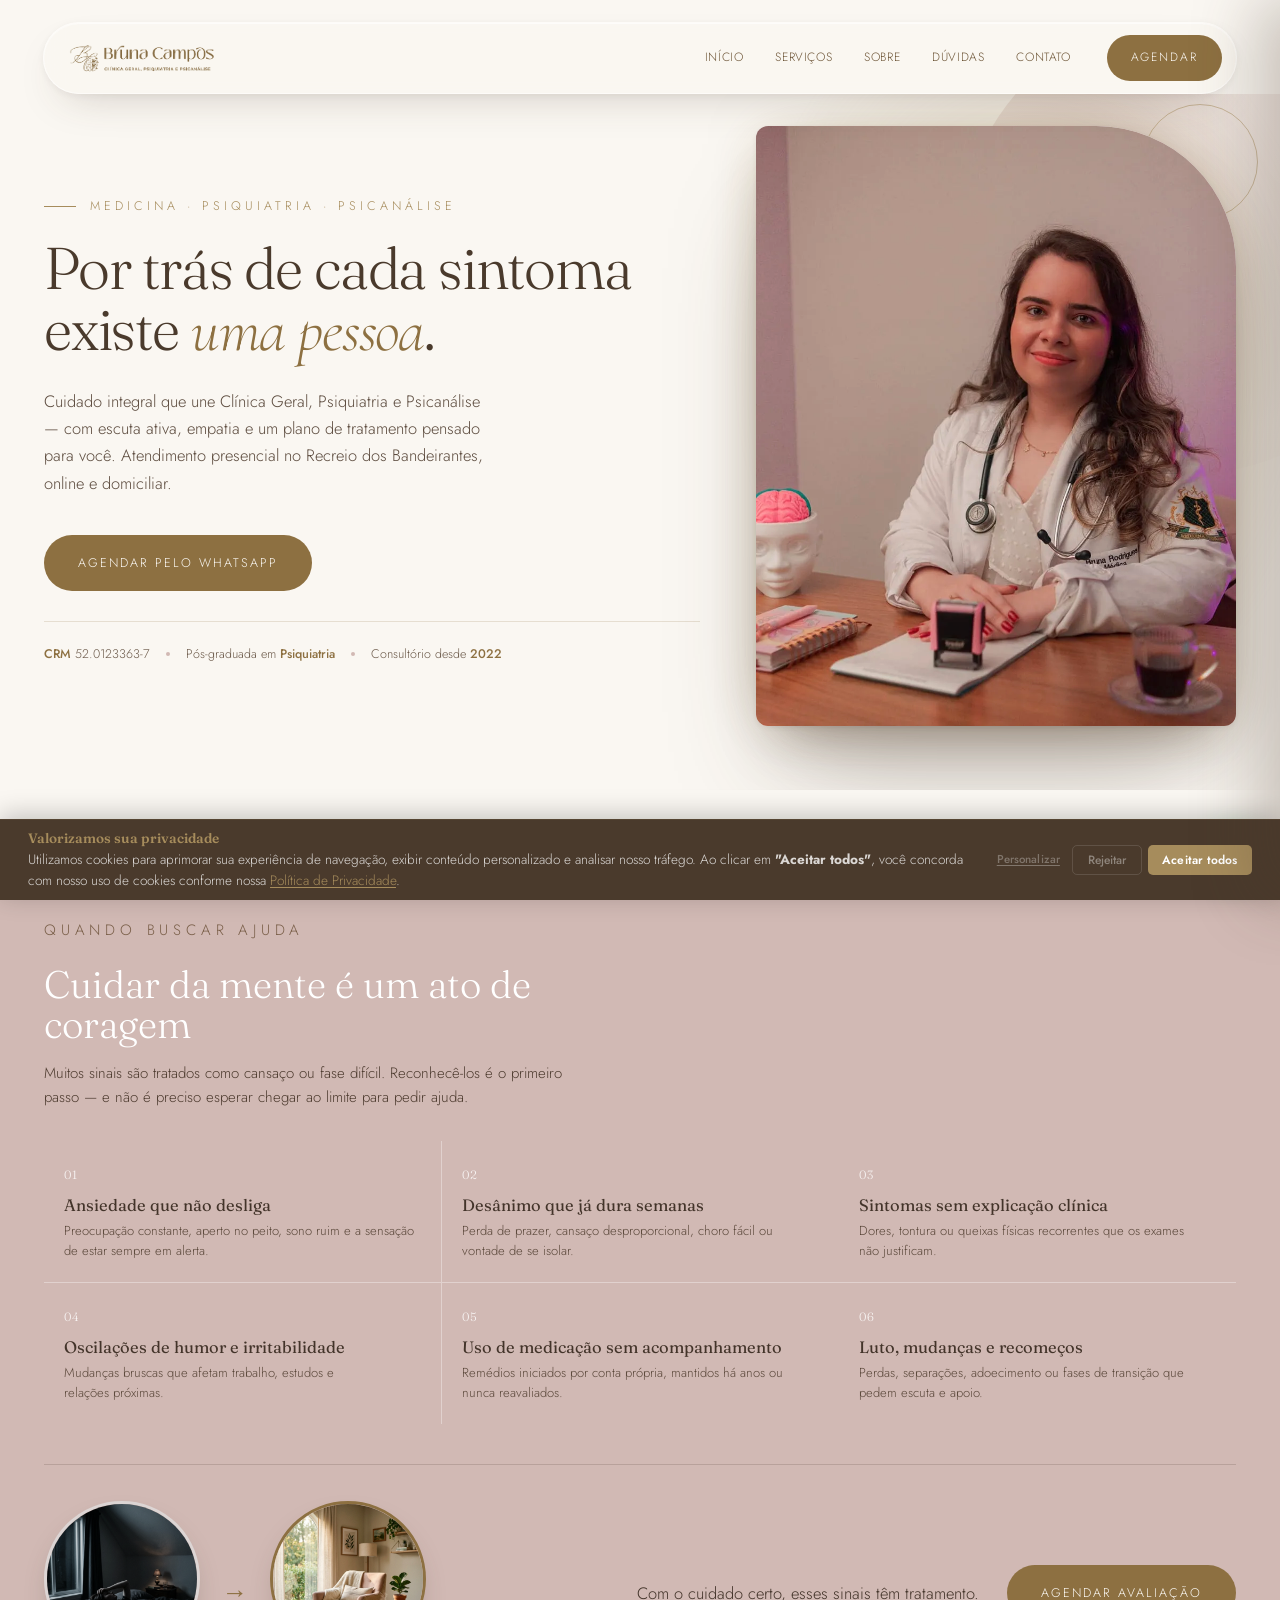
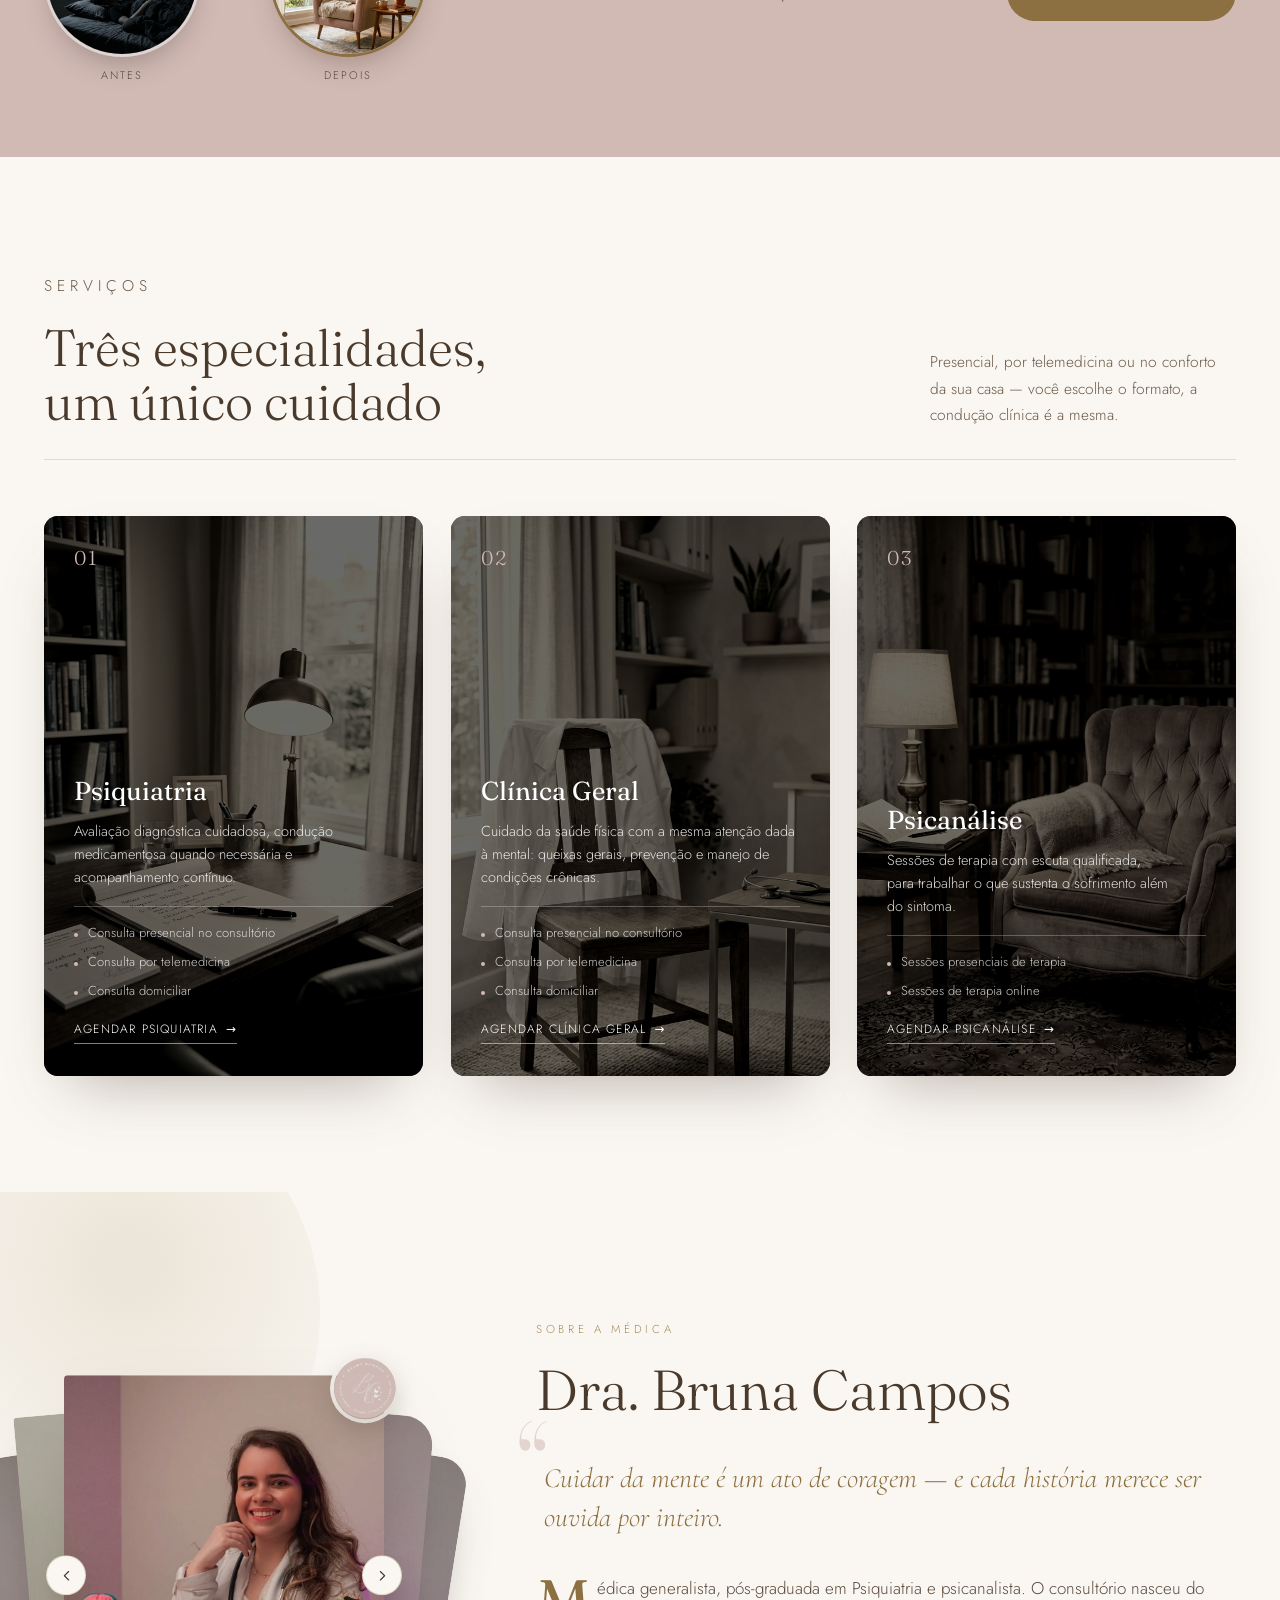
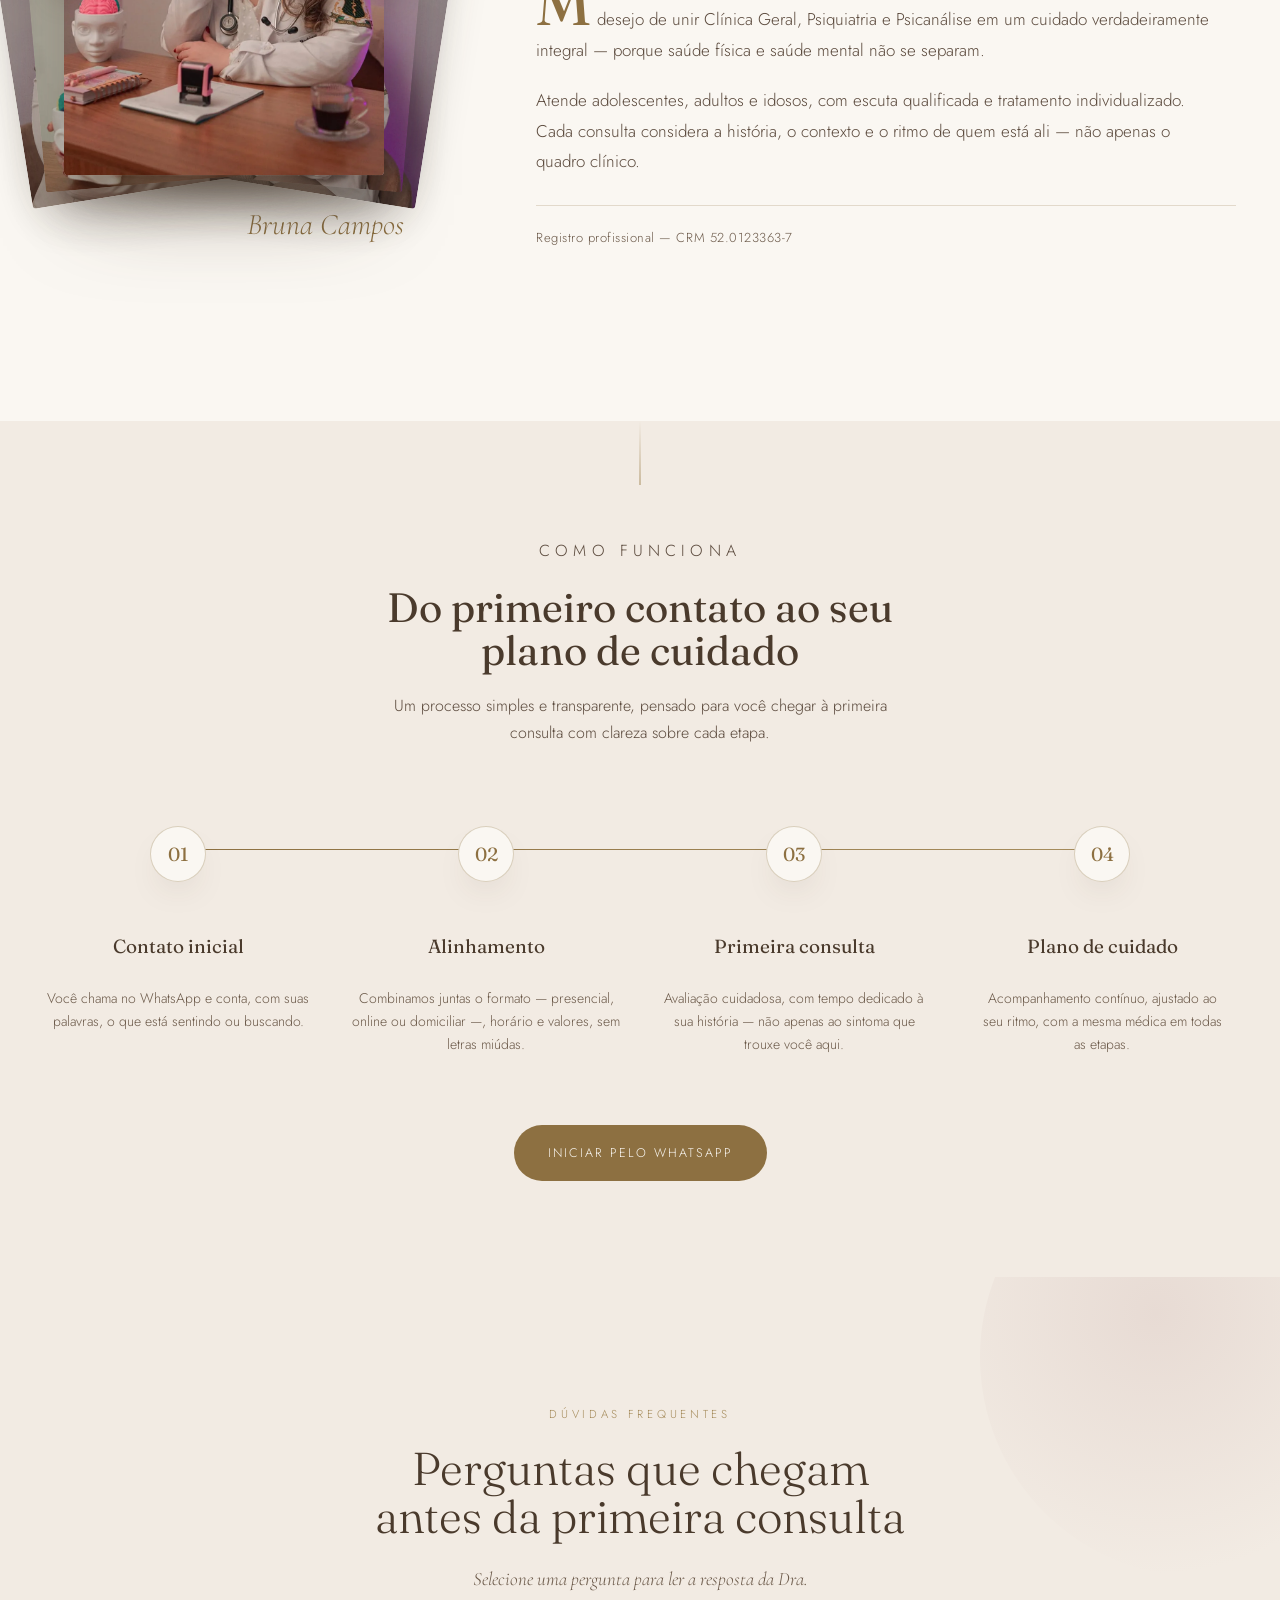
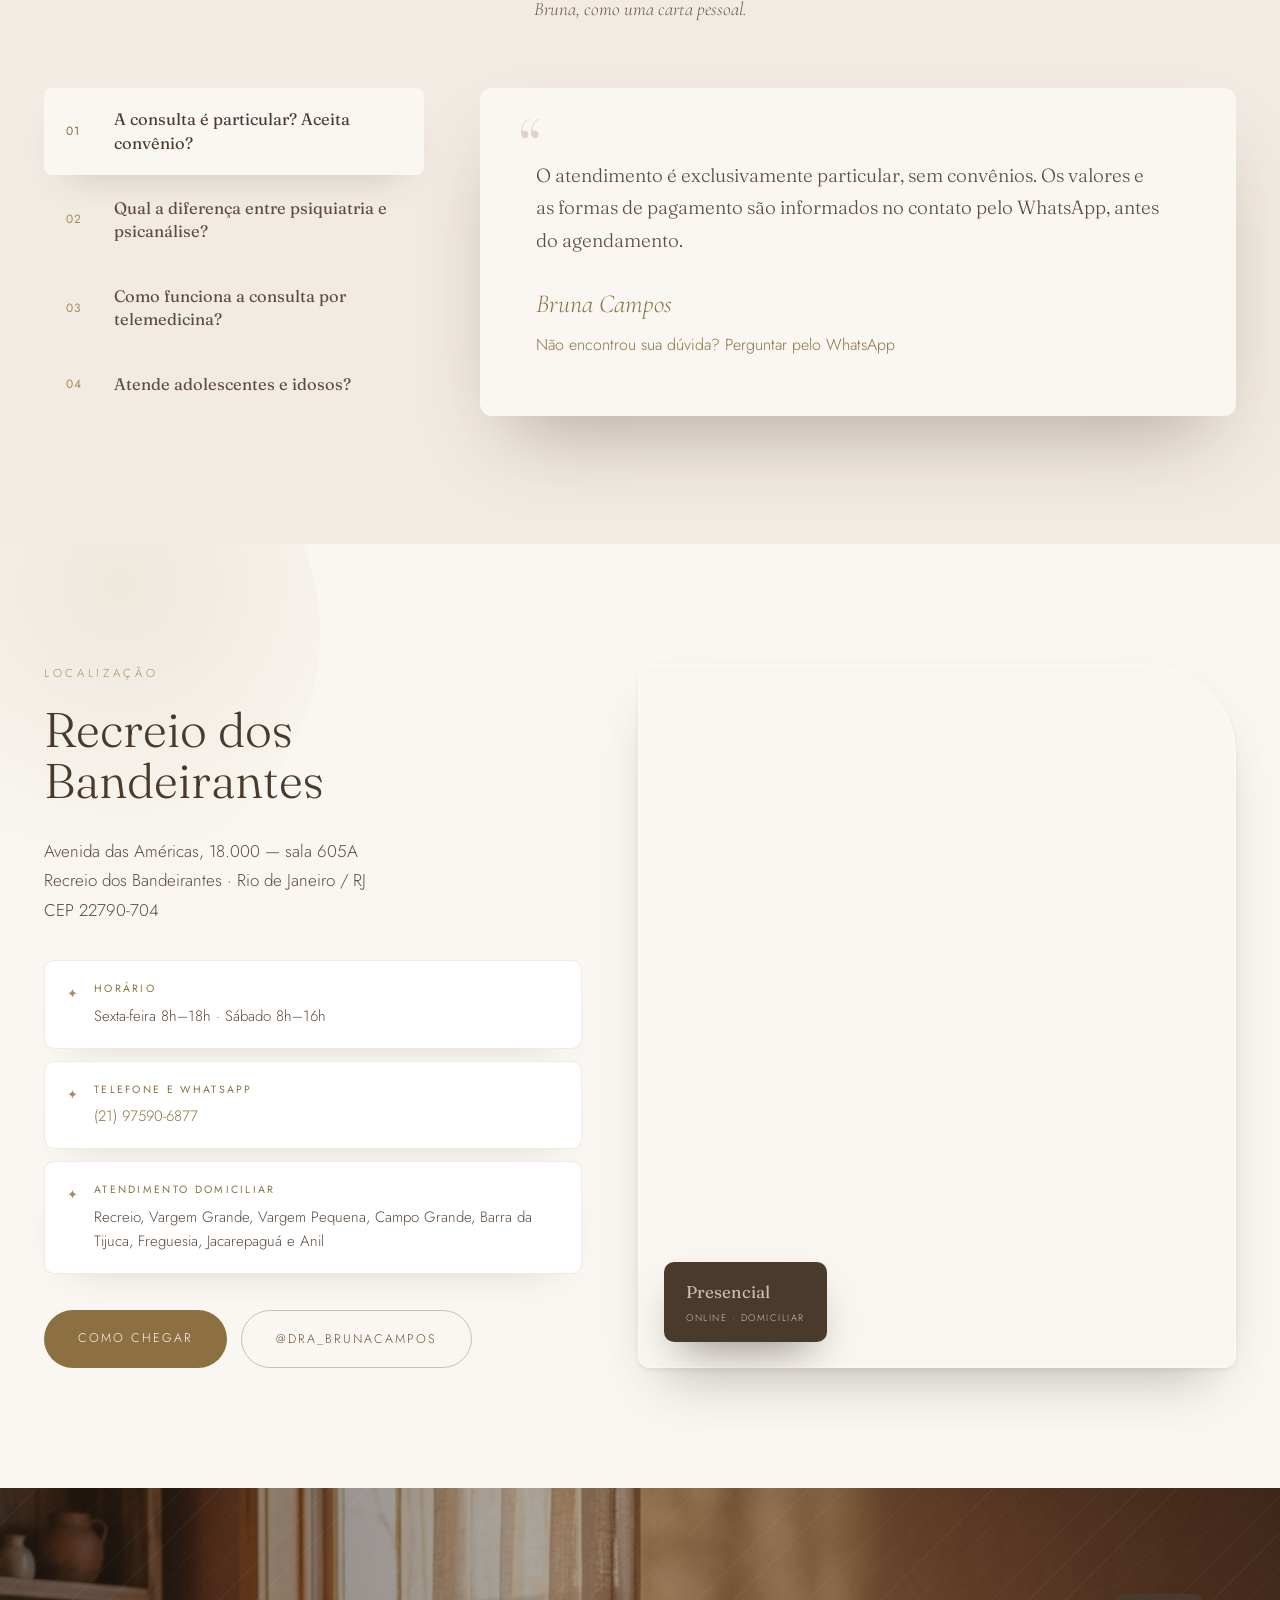
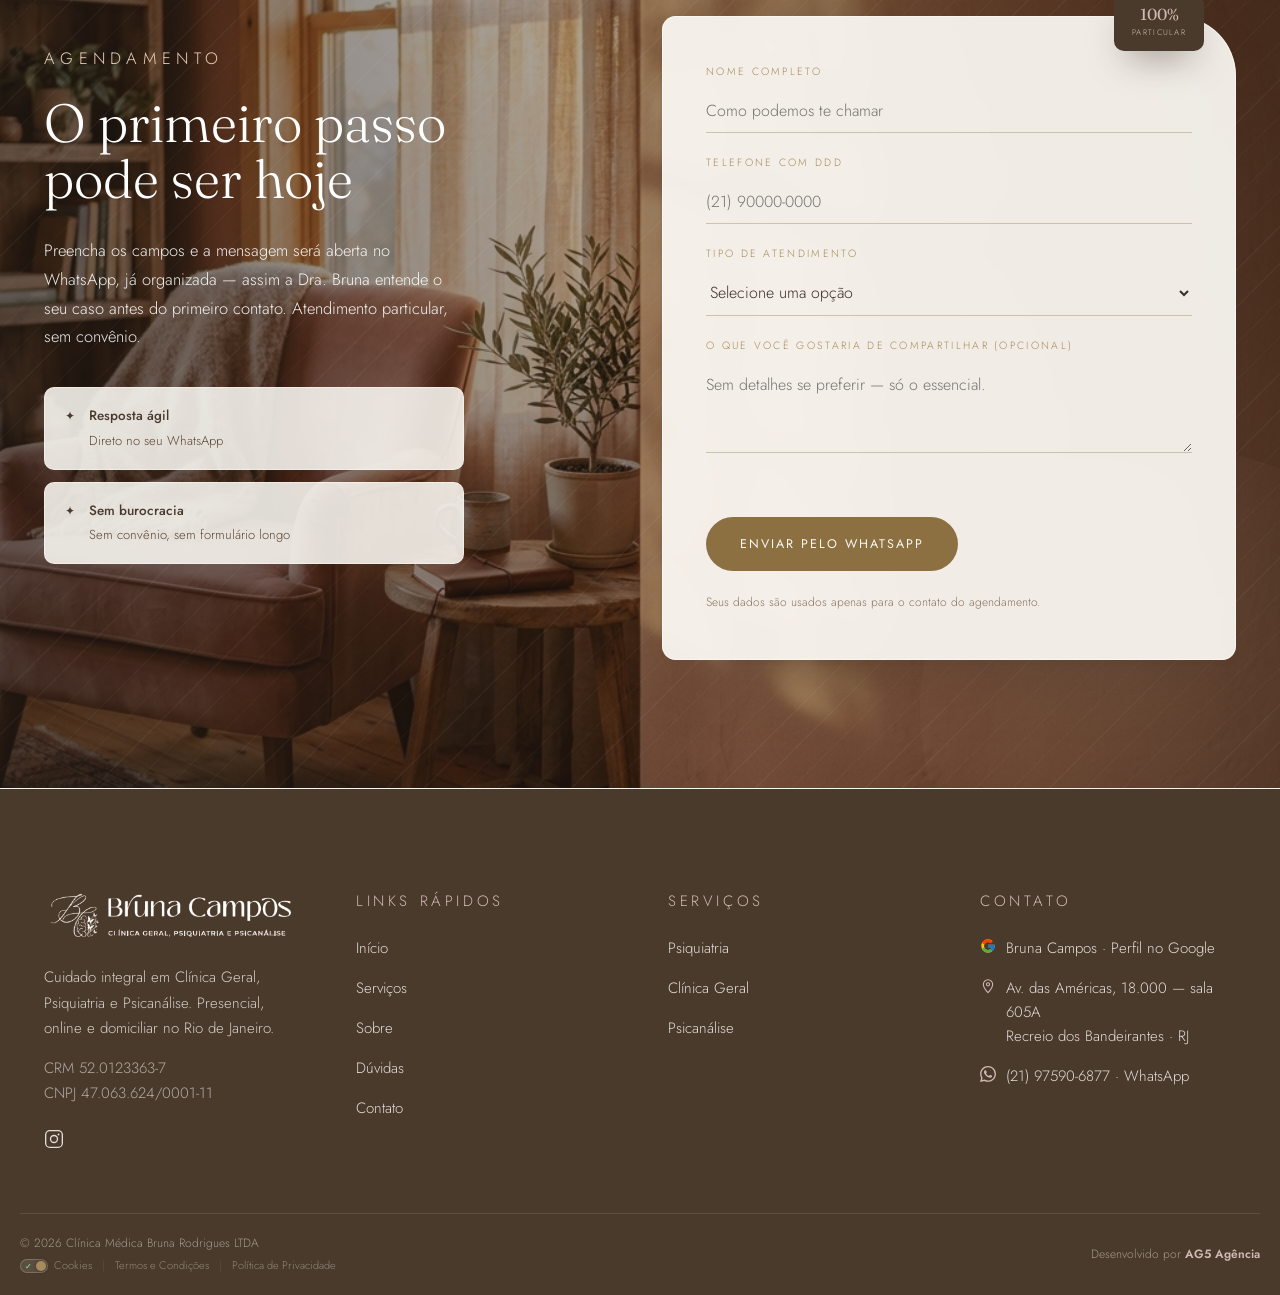
==== commit d0d91d04: "Ajustes gerais" ====
--- a/index.html
+++ b/index.html
@@ -5,29 +5,30 @@
 <meta name="viewport" content="width=device-width, initial-scale=1" />
 <title>Bruna Campos — Clínica Geral, Psiquiatria e Psicanálise | Recreio dos Bandeirantes</title>
 <meta name="description" content="Dra. Bruna Campos — médica pós-graduada em Psiquiatria e psicanalista. Cuidado integral em Clínica Geral, Psiquiatria e Psicanálise: atendimento presencial no Recreio dos Bandeirantes, online e domiciliar no Rio de Janeiro." />
-<link rel="icon" href="Assets/favicon-bruna-campos.ico" />
+<link rel="icon" href="Assets/favicon-bruna-campos-psiquiatria-rj.ico" />
 <link rel="preconnect" href="https://fonts.googleapis.com" />
 <link rel="preconnect" href="https://fonts.gstatic.com" crossorigin />
 <link href="https://fonts.googleapis.com/css2?family=Fraunces:ital,opsz,wght@0,9..144,300;0,9..144,400;1,9..144,300&family=Cormorant+Garamond:ital,wght@0,300;0,400;1,300;1,400&family=Jost:wght@300;400;500&display=swap" rel="stylesheet" />
 <link rel="stylesheet" href="style.css" />
+<link rel="stylesheet" href="cookie-banner.css" />
 </head>
 <body id="topo">
 
 <header class="header" id="header">
   <div class="wrap header__in">
     <a class="brand" href="#topo">
-      <img class="brand__logo" src="Assets/logo-mobile-bruna-campos.webp" alt="Bruna Campos — Clínica Geral, Psiquiatria e Psicanálise" height="46" />
+      <img class="brand__logo" src="Assets/logo-bruna-campos-psiquiatria-psicanalise.webp" alt="Bruna Campos — Clínica Geral, Psiquiatria e Psicanálise" height="46" />
     </a>
     <nav class="nav" id="nav">
-      <a href="#sinais"><span>Sinais</span></a>
+      <a href="#topo"><span>Início</span></a>
       <a href="#servicos"><span>Serviços</span></a>
       <a href="#sobre"><span>Sobre</span></a>
       <a href="#faq"><span>Dúvidas</span></a>
       <a href="#localizacao"><span>Contato</span></a>
     </nav>
     <div class="header__acoes">
-      <a class="btn btn--sm" href="https://wa.me/5521975906877?text=Ol%C3%A1%2C%20Dra.%20Bruna!%20Gostaria%20de%20agendar%20uma%20consulta." target="_blank" rel="noopener">Agendar</a>
-      <button class="nav-toggle" type="button" aria-expanded="false" aria-controls="nav">
+      <a class="btn btn--sm" href="https://wa.me/5521975906877?text=Ol%C3%A1%2C%20vim%20atrav%C3%A9s%20do%20site%20e%20gostaria%20de%20agendar%20uma%20consulta." target="_blank" rel="noopener">Agendar</a>
+      <button class="nav-toggle" type="button" aria-expanded="false" aria-controls="drawer">
         <span></span><span></span><span></span>
       </button>
     </div>
@@ -43,15 +44,20 @@
         <h1 class="rv">Por trás de cada sintoma existe <em class="em">uma pessoa</em>.</h1>
         <p class="hero__lead rv">Cuidado integral que une Clínica Geral, Psiquiatria e Psicanálise — com escuta ativa, empatia e um plano de tratamento pensado para você. Atendimento presencial no Recreio dos Bandeirantes, online e domiciliar.</p>
         <div class="hero__cta rv">
-          <a class="btn" href="https://wa.me/5521975906877?text=Ol%C3%A1%2C%20Dra.%20Bruna!%20Gostaria%20de%20agendar%20uma%20consulta." target="_blank" rel="noopener">Agendar pelo WhatsApp</a>
-          <span>Sexta 8h–18h · Sábado 8h–16h · Atendimento particular</span>
+          <a class="btn" href="https://wa.me/5521975906877?text=Ol%C3%A1%2C%20vim%20atrav%C3%A9s%20do%20site%20e%20gostaria%20de%20agendar%20uma%20consulta." target="_blank" rel="noopener">Agendar pelo WhatsApp</a>
+        </div>
+        <div class="hero__selos rv">
+          <span><strong>CRM</strong> 52.0123363-7</span>
+          <span class="hero__selos-sep"></span>
+          <span>Pós-graduada em <strong>Psiquiatria</strong></span>
+          <span class="hero__selos-sep"></span>
+          <span>Consultório desde <strong>2022</strong></span>
         </div>
       </div>
       <figure class="hero__fig rv">
-        <div class="moldura">
-          <div class="ph"><span>foto do consultório<br />(vertical 3:4)</span></div>
-        </div>
-        <figcaption>Espaço reservado para foto real do consultório</figcaption>
+        <div class="moldura" id="hero-moldura">
+          <img src="Assets/dra-bruna-campos-consultorio-jaleco-sorriso.webp" alt="Dra. Bruna Campos, médica pós-graduada em Psiquiatria e psicanalista, em seu consultório no Recreio dos Bandeirantes" loading="eager" />
+        </div>
       </figure>
     </div>
   </section>
@@ -62,7 +68,6 @@
         <p class="overline">Quando buscar ajuda</p>
         <h2 class="rv">Cuidar da mente é um ato de coragem</h2>
         <p>Muitos sinais são tratados como cansaço ou fase difícil. Reconhecê-los é o primeiro passo — e não é preciso esperar chegar ao limite para pedir ajuda.</p>
-        <a class="link-sub" href="https://wa.me/5521975906877?text=Ol%C3%A1%2C%20Dra.%20Bruna!%20Gostaria%20de%20conversar%20sobre%20o%20meu%20caso." target="_blank" rel="noopener">Conversar sobre o meu caso</a>
       </div>
       <div class="sinais__grid">
         <article class="sinal rv">
@@ -95,6 +100,26 @@
           <h3>Luto, mudanças e recomeços</h3>
           <p>Perdas, separações, adoecimento ou fases de transição que pedem escuta e apoio.</p>
         </article>
+      </div>
+    </div>
+
+    <div class="wrap">
+      <div class="antes-depois rv">
+        <div class="antes-depois__fotos">
+          <figure class="antes-depois__foto">
+            <img src="Assets/problema-ansiedade-noite-insonia.webp" alt="Pessoa acordada tarde da noite, insone — representação do peso da ansiedade não tratada" loading="lazy" width="400" height="400" />
+            <figcaption>Antes</figcaption>
+          </figure>
+          <span class="antes-depois__seta" aria-hidden="true">→</span>
+          <figure class="antes-depois__foto antes-depois__foto--ouro">
+            <img src="Assets/solucao-consultorio-acolhedor-luz-natural.webp" alt="Ambiente de consultório acolhedor e luminoso — representação do cuidado no tratamento" loading="lazy" width="400" height="400" />
+            <figcaption>Depois</figcaption>
+          </figure>
+        </div>
+        <div class="antes-depois__texto">
+          <p>Com o cuidado certo, esses sinais têm tratamento.</p>
+          <a class="btn antes-depois__cta" href="https://wa.me/5521975906877?text=Ol%C3%A1%2C%20vim%20atrav%C3%A9s%20do%20site%20e%20gostaria%20de%20agendar%20uma%20consulta." target="_blank" rel="noopener">Agendar avaliação</a>
+        </div>
       </div>
     </div>
   </section>
@@ -109,150 +134,271 @@
         <p>Presencial, por telemedicina ou no conforto da sua casa — você escolhe o formato, a condução clínica é a mesma.</p>
       </div>
 
-      <article class="servico rv">
-        <span class="servico__n">01</span>
-        <div>
-          <h3>Psiquiatria</h3>
-          <p>Avaliação diagnóstica cuidadosa, condução medicamentosa quando necessária e acompanhamento contínuo — sempre com explicação clara sobre cada decisão do tratamento.</p>
-        </div>
-        <ul>
-          <li>Consulta presencial no consultório</li>
-          <li>Consulta por telemedicina</li>
-          <li>Consulta domiciliar</li>
-        </ul>
-      </article>
-
-      <article class="servico rv">
-        <span class="servico__n">02</span>
-        <div>
-          <h3>Clínica Geral</h3>
-          <p>Cuidado da saúde física com a mesma atenção dada à mental: queixas gerais, prevenção, exames de rotina e manejo de condições crônicas.</p>
-        </div>
-        <ul>
-          <li>Consulta presencial no consultório</li>
-          <li>Consulta por telemedicina</li>
-          <li>Consulta domiciliar</li>
-        </ul>
-      </article>
-
-      <article class="servico rv">
-        <span class="servico__n">03</span>
-        <div>
-          <h3>Psicanálise</h3>
-          <p>Sessões de terapia com escuta qualificada, para trabalhar o que sustenta o sofrimento além do sintoma, no seu tempo e com continuidade.</p>
-        </div>
-        <ul>
-          <li>Sessões presenciais de terapia</li>
-          <li>Sessões de terapia online</li>
-        </ul>
-      </article>
-    </div>
-  </section>
-
-  <section class="citacao">
-    <div class="ph"><span>imagem ampla — ambiente acolhedor<br />(horizontal 16:6)</span></div>
-    <blockquote class="rv">“Não trato apenas sintomas.<br />Acompanho a pessoa que os carrega.”</blockquote>
+      <div class="servicos__grid">
+        <article class="servico-card rv">
+          <div class="servico-card__bg">
+            <img src="Assets/servico-psiquiatria.webp" alt="Ambiente sóbrio e acolhedor de consulta psiquiátrica" loading="lazy" width="640" height="800" />
+          </div>
+          <span class="servico-card__n">01</span>
+          <div class="servico-card__conteudo">
+            <h3>Psiquiatria</h3>
+            <p>Avaliação diagnóstica cuidadosa, condução medicamentosa quando necessária e acompanhamento contínuo.</p>
+            <ul>
+              <li>Consulta presencial no consultório</li>
+              <li>Consulta por telemedicina</li>
+              <li>Consulta domiciliar</li>
+            </ul>
+            <a class="servico-card__cta" href="https://wa.me/5521975906877?text=Ol%C3%A1%2C%20vim%20atrav%C3%A9s%20do%20site%20e%20gostaria%20de%20agendar%20uma%20consulta%20de%20Psiquiatria." target="_blank" rel="noopener">Agendar Psiquiatria <span>→</span></a>
+          </div>
+        </article>
+
+        <article class="servico-card rv">
+          <div class="servico-card__bg">
+            <img src="Assets/servico-clinica-geral.webp" alt="Ambiente clínico acolhedor de consulta de clínica geral" loading="lazy" width="640" height="800" />
+          </div>
+          <span class="servico-card__n">02</span>
+          <div class="servico-card__conteudo">
+            <h3>Clínica Geral</h3>
+            <p>Cuidado da saúde física com a mesma atenção dada à mental: queixas gerais, prevenção e manejo de condições crônicas.</p>
+            <ul>
+              <li>Consulta presencial no consultório</li>
+              <li>Consulta por telemedicina</li>
+              <li>Consulta domiciliar</li>
+            </ul>
+            <a class="servico-card__cta" href="https://wa.me/5521975906877?text=Ol%C3%A1%2C%20vim%20atrav%C3%A9s%20do%20site%20e%20gostaria%20de%20agendar%20uma%20consulta%20de%20Cl%C3%ADnica%20Geral." target="_blank" rel="noopener">Agendar Clínica Geral <span>→</span></a>
+          </div>
+        </article>
+
+        <article class="servico-card rv">
+          <div class="servico-card__bg">
+            <img src="Assets/servico-psicanalise.webp" alt="Ambiente acolhedor de sessão de psicanálise" loading="lazy" width="640" height="800" />
+          </div>
+          <span class="servico-card__n">03</span>
+          <div class="servico-card__conteudo">
+            <h3>Psicanálise</h3>
+            <p>Sessões de terapia com escuta qualificada, para trabalhar o que sustenta o sofrimento além do sintoma.</p>
+            <ul>
+              <li>Sessões presenciais de terapia</li>
+              <li>Sessões de terapia online</li>
+            </ul>
+            <a class="servico-card__cta" href="https://wa.me/5521975906877?text=Ol%C3%A1%2C%20vim%20atrav%C3%A9s%20do%20site%20e%20gostaria%20de%20agendar%20uma%20sess%C3%A3o%20de%20Psican%C3%A1lise." target="_blank" rel="noopener">Agendar Psicanálise <span>→</span></a>
+          </div>
+        </article>
+      </div>
+    </div>
   </section>
 
   <section class="sobre" id="sobre">
     <div class="wrap sobre__in">
       <div class="sobre__foto rv rv--x">
-        <div><img class="retrato" src="Assets/bruna-campos-psiquiatria,clínica-geral-psicanalise-recreio-dos-banderantes.webp" alt="Dra. Bruna Campos" loading="lazy" /></div>
-        <img class="mono" src="Assets/favicon-bruna-campos.ico" alt="" loading="lazy" />
+        <div class="leque" id="sobre-leque">
+          <button class="leque__seta leque__seta--prev" type="button" aria-label="Foto anterior">
+            <svg viewBox="0 0 24 24" fill="none" stroke="currentColor" stroke-width="1.6" stroke-linecap="round" stroke-linejoin="round" width="18" height="18" aria-hidden="true"><path d="M15 18l-6-6 6-6"/></svg>
+          </button>
+
+          <div class="leque__palco">
+            <figure class="leque__carta is-ativa" data-carta="0">
+              <img src="Assets/dra-bruna-campos-jaleco-modelo-cerebro-mesa.webp" alt="Dra. Bruna Campos, médica pós-graduada em Psiquiatria e psicanalista, atendimento em Clínica Geral, Psiquiatria e Psicanálise no Recreio dos Bandeirantes, Rio de Janeiro" loading="lazy" />
+            </figure>
+            <figure class="leque__carta" data-carta="1">
+              <img src="Assets/dra-bruna-campos-jaleco-poltrona-pensativa.webp" alt="Dra. Bruna Campos em seu consultório de Psiquiatria" loading="lazy" />
+            </figure>
+            <figure class="leque__carta" data-carta="2">
+              <img src="Assets/dra-bruna-campos-modelo-cerebro-poltrona.webp" alt="Dra. Bruna Campos, especialista em Psiquiatria e Psicanálise" loading="lazy" />
+            </figure>
+            <figure class="leque__carta" data-carta="3">
+              <img src="Assets/dra-bruna-campos-sorriso-mao-rosto-consultorio.webp" alt="Dra. Bruna Campos em seu consultório acolhedor no Recreio dos Bandeirantes" loading="lazy" />
+            </figure>
+            <figure class="leque__carta" data-carta="4">
+              <img src="Assets/dra-bruna-campos-explicando-gesto-mao-consulta.webp" alt="Dra. Bruna Campos explicando tratamento durante consulta de Psiquiatria" loading="lazy" />
+            </figure>
+
+            <img class="leque__mono" src="Assets/favicon-bruna-campos-psiquiatria-rj.ico" alt="" loading="lazy" />
+          </div>
+
+          <button class="leque__seta leque__seta--next" type="button" aria-label="Próxima foto">
+            <svg viewBox="0 0 24 24" fill="none" stroke="currentColor" stroke-width="1.6" stroke-linecap="round" stroke-linejoin="round" width="18" height="18" aria-hidden="true"><path d="M9 6l6 6-6 6"/></svg>
+          </button>
+
+        </div>
+        <span class="sobre__assinatura">Bruna Campos</span>
       </div>
       <div class="sobre__texto">
         <p class="overline">Sobre a médica</p>
         <h2>Dra. Bruna Campos</h2>
-        <p>Médica generalista, pós-graduada em Psiquiatria e psicanalista. O consultório nasceu do desejo de unir Clínica Geral, Psiquiatria e Psicanálise em um cuidado verdadeiramente integral — porque saúde física e saúde mental não se separam.</p>
-        <p>Atende adolescentes, adultos e idosos, com escuta qualificada e tratamento individualizado. Cada consulta considera a história, o contexto e o ritmo de quem está ali — não apenas o quadro clínico.</p>
-        <dl class="credenciais">
-          <div><dt>Registro profissional</dt><dd>CRM 52.0123363-7</dd></div>
-          <div><dt>Formação</dt><dd>Pós-graduada em Psiquiatria</dd></div>
-          <div><dt>Abordagem</dt><dd>Psicanálise</dd></div>
-          <div><dt>Consultório desde</dt><dd>07 · 07 · 2022</dd></div>
-        </dl>
+        <blockquote class="sobre__citacao">
+          <span class="sobre__aspas" aria-hidden="true">“</span>
+          Cuidar da mente é um ato de coragem — e cada história merece ser ouvida por inteiro.
+        </blockquote>
+        <div class="sobre__corpo">
+          <p><span class="sobre__capitular">M</span>édica generalista, pós-graduada em Psiquiatria e psicanalista. O consultório nasceu do desejo de unir Clínica Geral, Psiquiatria e Psicanálise em um cuidado verdadeiramente integral — porque saúde física e saúde mental não se separam.</p>
+          <p>Atende adolescentes, adultos e idosos, com escuta qualificada e tratamento individualizado. Cada consulta considera a história, o contexto e o ritmo de quem está ali — não apenas o quadro clínico.</p>
+        </div>
+        <p class="sobre__crm">Registro profissional — CRM 52.0123363-7</p>
       </div>
     </div>
   </section>
 
   <section class="numeros" id="credibilidade">
     <div class="wrap">
-      <p class="overline">Confiança construída com dados reais</p>
-      <div class="numeros__grid">
-        <div><strong data-count="2022">2022</strong><p>Consultório desde</p></div>
-        <div><strong data-count="3">3</strong><p>Especialidades integradas</p></div>
-        <div><strong data-count="8">8</strong><p>Bairros com atendimento domiciliar</p></div>
-      </div>
-      <p class="numeros__nota">Perfil verificado no Google · avaliações de pacientes em breve nesta página.</p>
+      <div class="processo">
+        <div class="processo__head">
+          <p class="overline">Como funciona</p>
+          <h3>Do primeiro contato ao seu plano de cuidado</h3>
+          <p>Um processo simples e transparente, pensado para você chegar à primeira consulta com clareza sobre cada etapa.</p>
+        </div>
+
+        <div class="processo__trilha">
+          <div class="processo__linha" aria-hidden="true"><span class="processo__linha-preenchida"></span></div>
+
+          <article class="processo__passo rv">
+            <span class="processo__num">01</span>
+            <h4>Contato inicial</h4>
+            <p>Você chama no WhatsApp e conta, com suas palavras, o que está sentindo ou buscando.</p>
+          </article>
+
+          <article class="processo__passo rv">
+            <span class="processo__num">02</span>
+            <h4>Alinhamento</h4>
+            <p>Combinamos juntas o formato — presencial, online ou domiciliar —, horário e valores, sem letras miúdas.</p>
+          </article>
+
+          <article class="processo__passo rv">
+            <span class="processo__num">03</span>
+            <h4>Primeira consulta</h4>
+            <p>Avaliação cuidadosa, com tempo dedicado à sua história — não apenas ao sintoma que trouxe você aqui.</p>
+          </article>
+
+          <article class="processo__passo rv">
+            <span class="processo__num">04</span>
+            <h4>Plano de cuidado</h4>
+            <p>Acompanhamento contínuo, ajustado ao seu ritmo, com a mesma médica em todas as etapas.</p>
+          </article>
+        </div>
+
+        <div class="processo__cta">
+          <a class="btn" href="https://wa.me/5521975906877?text=Ol%C3%A1%2C%20vim%20atrav%C3%A9s%20do%20site%20e%20gostaria%20de%20iniciar%20meu%20atendimento." target="_blank" rel="noopener">Iniciar pelo WhatsApp</a>
+        </div>
+      </div>
     </div>
   </section>
 
   <section class="faq" id="faq">
-    <div class="wrap faq__in">
+    <div class="wrap">
       <div class="faq__head">
         <p class="overline">Dúvidas frequentes</p>
-        <h2>Antes da<br />primeira consulta</h2>
-      </div>
-      <div class="faq__lista">
-        <div class="faq__item" data-aberto="true">
-          <button class="faq__btn" type="button" aria-expanded="true"><span>A consulta é particular? Aceita convênio?</span><span class="faq__sinal">+</span></button>
-          <div class="faq__resposta"><p>O atendimento é exclusivamente particular, sem convênios. Os valores e as formas de pagamento são informados no contato pelo WhatsApp, antes do agendamento.</p></div>
-        </div>
-        <div class="faq__item" data-aberto="false">
-          <button class="faq__btn" type="button" aria-expanded="false"><span>Qual a diferença entre psiquiatria e psicanálise no meu tratamento?</span><span class="faq__sinal">+</span></button>
-          <div class="faq__resposta"><p>A psiquiatria avalia o quadro clínico e, quando indicado, conduz o tratamento medicamentoso. A psicanálise trabalha a história e os sentidos por trás do sofrimento, em sessões de terapia. Aqui as duas frentes podem caminhar juntas, com a mesma médica acompanhando o processo.</p></div>
-        </div>
-        <div class="faq__item" data-aberto="false">
-          <button class="faq__btn" type="button" aria-expanded="false"><span>Como funciona a consulta por telemedicina?</span><span class="faq__sinal">+</span></button>
-          <div class="faq__resposta"><p>É uma consulta por vídeo, com a mesma duração e conduta da presencial, respeitando as normas do CFM. Você recebe o link e, quando necessário, receita e atestados em formato digital assinado.</p></div>
-        </div>
-        <div class="faq__item" data-aberto="false">
-          <button class="faq__btn" type="button" aria-expanded="false"><span>Em quais bairros há atendimento domiciliar?</span><span class="faq__sinal">+</span></button>
-          <div class="faq__resposta"><p>Recreio dos Bandeirantes, Vargem Grande, Vargem Pequena, Campo Grande, Barra da Tijuca, Freguesia, Jacarepaguá e Anil. Outras regiões podem ser consultadas pelo WhatsApp.</p></div>
-        </div>
-        <div class="faq__item" data-aberto="false">
-          <button class="faq__btn" type="button" aria-expanded="false"><span>Preciso levar exames ou documentos?</span><span class="faq__sinal">+</span></button>
-          <div class="faq__resposta"><p>Leve documento com foto, exames recentes se tiver e a lista de medicamentos em uso, incluindo dose. Relatórios de outros profissionais também ajudam, mas nada disso é obrigatório na primeira consulta.</p></div>
-        </div>
-        <div class="faq__item" data-aberto="false">
-          <button class="faq__btn" type="button" aria-expanded="false"><span>Atende adolescentes e idosos?</span><span class="faq__sinal">+</span></button>
-          <div class="faq__resposta"><p>Sim. O atendimento contempla adolescentes, adultos e idosos. Para adolescentes, a presença de um responsável é necessária no primeiro atendimento.</p></div>
+        <h2>Perguntas que chegam antes da primeira consulta</h2>
+        <p class="faq__nota">Selecione uma pergunta para ler a resposta da Dra. Bruna, como uma carta pessoal.</p>
+      </div>
+
+      <div class="cartas" id="faq-cartas">
+        <div class="cartas__perguntas">
+          <button class="carta-pergunta is-ativa" type="button" data-carta="1" aria-expanded="true">
+            <span class="carta-pergunta__num">01</span>
+            A consulta é particular? Aceita convênio?
+          </button>
+          <button class="carta-pergunta" type="button" data-carta="2" aria-expanded="false">
+            <span class="carta-pergunta__num">02</span>
+            Qual a diferença entre psiquiatria e psicanálise?
+          </button>
+          <button class="carta-pergunta" type="button" data-carta="3" aria-expanded="false">
+            <span class="carta-pergunta__num">03</span>
+            Como funciona a consulta por telemedicina?
+          </button>
+          <button class="carta-pergunta" type="button" data-carta="4" aria-expanded="false">
+            <span class="carta-pergunta__num">04</span>
+            Atende adolescentes e idosos?
+          </button>
+        </div>
+
+        <div class="cartas__papel">
+          <span class="carta__aspas" aria-hidden="true">“</span>
+          <article class="carta is-ativa" data-carta="1">
+            <p class="carta__corpo">O atendimento é exclusivamente particular, sem convênios. Os valores e as formas de pagamento são informados no contato pelo WhatsApp, antes do agendamento.</p>
+            <p class="carta__assinatura">Bruna Campos</p>
+          </article>
+          <article class="carta" data-carta="2">
+            <p class="carta__corpo">A psiquiatria avalia o quadro clínico e, quando indicado, conduz o tratamento medicamentoso. A psicanálise trabalha a história e os sentidos por trás do sofrimento, em sessões de terapia. Aqui as duas frentes podem caminhar juntas, com a mesma médica acompanhando o processo.</p>
+            <p class="carta__assinatura">Bruna Campos</p>
+          </article>
+          <article class="carta" data-carta="3">
+            <p class="carta__corpo">É uma consulta por vídeo, com a mesma duração e conduta da presencial, respeitando as normas do CFM. Você recebe o link e, quando necessário, receita e atestados em formato digital assinado.</p>
+            <p class="carta__assinatura">Bruna Campos</p>
+          </article>
+          <article class="carta" data-carta="4">
+            <p class="carta__corpo">Sim. O atendimento contempla adolescentes, adultos e idosos. Para adolescentes, a presença de um responsável é necessária no primeiro atendimento.</p>
+            <p class="carta__assinatura">Bruna Campos</p>
+          </article>
+
+          <a class="link-sub carta__cta" href="https://wa.me/5521975906877?text=Ol%C3%A1%2C%20vim%20atrav%C3%A9s%20do%20site%20e%20gostaria%20de%20tirar%20uma%20d%C3%BAvida%20com%20a%20equipe." target="_blank" rel="noopener">Não encontrou sua dúvida? Perguntar pelo WhatsApp</a>
         </div>
       </div>
     </div>
   </section>
 
   <section class="local" id="localizacao">
+    <div class="local__blob" aria-hidden="true"></div>
     <div class="wrap local__in">
-      <div class="local__info">
+      <div class="local__info rv">
         <p class="overline">Localização</p>
         <h2>Recreio dos Bandeirantes</h2>
         <p class="local__end">Avenida das Américas, 18.000 — sala 605A<br />Recreio dos Bandeirantes · Rio de Janeiro / RJ<br />CEP 22790-704</p>
         <div class="local__dados">
-          <p><strong>Horário</strong>Sexta-feira 8h–18h · Sábado 8h–16h</p>
-          <p><strong>Telefone e WhatsApp</strong><a href="https://wa.me/5521975906877" target="_blank" rel="noopener">(21) 97590-6877</a></p>
-          <p><strong>Atendimento domiciliar</strong>Recreio, Vargem Grande, Vargem Pequena, Campo Grande, Barra da Tijuca, Freguesia, Jacarepaguá e Anil</p>
+          <div>
+            <span class="local__icone" aria-hidden="true">✦</span>
+            <p><strong>Horário</strong>Sexta-feira 8h–18h · Sábado 8h–16h</p>
+          </div>
+          <div>
+            <span class="local__icone" aria-hidden="true">✦</span>
+            <p><strong>Telefone e WhatsApp</strong><a href="https://wa.me/5521975906877?text=Ol%C3%A1%2C%20vim%20atrav%C3%A9s%20do%20site%20e%20gostaria%20de%20agendar%20uma%20consulta." target="_blank" rel="noopener">(21) 97590-6877</a></p>
+          </div>
+          <div>
+            <span class="local__icone" aria-hidden="true">✦</span>
+            <p><strong>Atendimento domiciliar</strong>Recreio, Vargem Grande, Vargem Pequena, Campo Grande, Barra da Tijuca, Freguesia, Jacarepaguá e Anil</p>
+          </div>
         </div>
         <div class="local__acoes">
           <a class="btn" href="https://www.google.com/maps/dir/?api=1&amp;destination=Avenida%20das%20Am%C3%A9ricas%2018000%2C%20Recreio%20dos%20Bandeirantes%2C%20Rio%20de%20Janeiro%20-%20RJ%2C%2022790-704" target="_blank" rel="noopener">Como chegar</a>
           <a class="btn btn--ghost" href="https://www.instagram.com/dra_brunacampos/" target="_blank" rel="noopener">@dra_brunacampos</a>
         </div>
       </div>
-      <div class="local__mapa">
+      <div class="local__mapa rv">
         <iframe title="Mapa do consultório" src="https://www.google.com/maps?q=Avenida+das+Am%C3%A9ricas+18000+Recreio+dos+Bandeirantes+Rio+de+Janeiro&amp;output=embed" loading="lazy" referrerpolicy="no-referrer-when-downgrade"></iframe>
+        <span class="local__selo">
+          <strong>Presencial</strong>
+          <span>Online · Domiciliar</span>
+        </span>
       </div>
     </div>
   </section>
 
   <section class="agendar" id="agendar">
+    <div class="agendar__fundo" aria-hidden="true"></div>
+    <div class="agendar__blob" aria-hidden="true"></div>
     <div class="wrap agendar__in">
-      <div class="agendar__texto">
+      <div class="agendar__texto rv">
         <p class="overline">Agendamento</p>
         <h2>O primeiro passo<br />pode ser hoje</h2>
         <p>Preencha os campos e a mensagem será aberta no WhatsApp, já organizada — assim a Dra. Bruna entende o seu caso antes do primeiro contato. Atendimento particular, sem convênio.</p>
-        <p class="agendar__nota">Se for uma emergência, procure atendimento imediato ou ligue para o CVV 188.</p>
-      </div>
-      <form class="form" id="form-agendamento" novalidate>
+
+        <div class="agendar__selos">
+          <div>
+            <span class="agendar__icone" aria-hidden="true">✦</span>
+            <p><strong>Resposta ágil</strong>Direto no seu WhatsApp</p>
+          </div>
+          <div>
+            <span class="agendar__icone" aria-hidden="true">✦</span>
+            <p><strong>Sem burocracia</strong>Sem convênio, sem formulário longo</p>
+          </div>
+        </div>
+      </div>
+
+      <form class="form rv" id="form-agendamento" novalidate>
+        <span class="form__selo">
+          <strong>100%</strong>
+          <span>Particular</span>
+        </span>
+
         <label>
           <span>Nome completo</span>
           <input name="nome" type="text" autocomplete="name" required placeholder="Como podemos te chamar" />
@@ -280,7 +426,7 @@
           <textarea name="mensagem" rows="3" placeholder="Sem detalhes se preferir — só o essencial."></textarea>
         </label>
         <p class="form__aviso" id="form-aviso" role="status" aria-live="polite"></p>
-        <button class="btn" type="submit">Enviar pelo WhatsApp</button>
+        <button class="btn form__btn" type="submit">Enviar pelo WhatsApp</button>
         <p class="form__lgpd">Seus dados são usados apenas para o contato do agendamento.</p>
       </form>
     </div>
@@ -290,38 +436,240 @@
 
 <footer class="footer">
   <div class="wrap footer__in">
+    <div class="footer__brand">
+      <img class="footer__logo" src="Assets/logo-bruna-campos-clinica-geral-psiquiatria-rodape.webp" alt="Bruna Campos — Clínica Geral, Psiquiatria e Psicanálise" />
+      <p>Cuidado integral em Clínica Geral, Psiquiatria e Psicanálise. Presencial, online e domiciliar no Rio de Janeiro.</p>
+      <p class="footer__legal">CRM 52.0123363-7<br />CNPJ 47.063.624/0001-11</p>
+      <div class="footer__social">
+        <a href="https://www.instagram.com/dra_brunacampos/" target="_blank" rel="noopener noreferrer" aria-label="Instagram @dra_brunacampos">
+          <svg width="20" height="20" viewBox="0 0 24 24" fill="none" aria-hidden="true"><rect x="2" y="2" width="20" height="20" rx="5" stroke="currentColor" stroke-width="1.6" /><circle cx="12" cy="12" r="4.2" stroke="currentColor" stroke-width="1.6" /><circle cx="17.4" cy="6.6" r="1.1" fill="currentColor" /></svg>
+        </a>
+      </div>
+    </div>
+
     <div>
-      <img class="footer__logo" src="Assets/logo-desktop-bruna-campos.webp" alt="Bruna Campos — Clínica Geral, Psiquiatria e Psicanálise" />
-      <p>Cuidado integral em Clínica Geral, Psiquiatria e Psicanálise. Presencial, online e domiciliar no Rio de Janeiro.</p>
-    </div>
+      <p class="footer__titulo">Links rápidos</p>
+      <div class="footer__col">
+        <a href="#topo">Início</a>
+        <a href="#servicos">Serviços</a>
+        <a href="#sobre">Sobre</a>
+        <a href="#faq">Dúvidas</a>
+        <a href="#localizacao">Contato</a>
+      </div>
+    </div>
+
+    <div>
+      <p class="footer__titulo">Serviços</p>
+      <div class="footer__col">
+        <a href="#servicos">Psiquiatria</a>
+        <a href="#servicos">Clínica Geral</a>
+        <a href="#servicos">Psicanálise</a>
+      </div>
+    </div>
+
     <div>
       <p class="footer__titulo">Contato</p>
-      <div class="footer__col">
-        <a href="https://share.google/iz8a9h7JzmaM02zVl" target="_blank" rel="noopener">Bruna Campos · Perfil no Google</a>
-        <a href="https://www.google.com/maps/dir/?api=1&amp;destination=Avenida%20das%20Am%C3%A9ricas%2018000%2C%20Recreio%20dos%20Bandeirantes%2C%20Rio%20de%20Janeiro%20-%20RJ%2C%2022790-704" target="_blank" rel="noopener">Av. das Américas, 18.000 — sala 605A<br />Recreio dos Bandeirantes · RJ</a>
-        <a href="https://wa.me/5521975906877" target="_blank" rel="noopener">(21) 97590-6877 · WhatsApp</a>
-        <a href="https://www.instagram.com/dra_brunacampos/" target="_blank" rel="noopener">@dra_brunacampos</a>
-      </div>
-    </div>
-    <div>
-      <p class="footer__titulo">Institucional</p>
-      <div class="footer__col">
-        <a href="#servicos">Serviços</a>
-        <a href="#sobre">Sobre a médica</a>
-        <a href="#faq">Dúvidas frequentes</a>
-        <a href="#agendar">Agendar consulta</a>
-        <p class="footer__legal">CRM 52.0123363-7<br />CNPJ 47.063.624/0001-11<br />Clínica Médica Bruna Rodrigues LTDA</p>
+      <div class="footer__col footer__contato">
+        <a href="https://share.google/iz8a9h7JzmaM02zVl" target="_blank" rel="noopener noreferrer">
+          <svg width="16" height="16" viewBox="0 0 48 48" aria-hidden="true"><path fill="#FFC107" d="M43.6 20.5H42V20H24v8h11.3c-1.6 4.7-6.1 8-11.3 8-6.6 0-12-5.4-12-12s5.4-12 12-12c3.1 0 5.9 1.2 8 3.1l5.7-5.7C34.5 6.1 29.5 4 24 4 12.9 4 4 12.9 4 24s8.9 20 20 20 20-8.9 20-20c0-1.3-.1-2.7-.4-3.5z"/><path fill="#FF3D00" d="M6.3 14.7l6.6 4.8C14.6 15.9 18.9 13 24 13c3.1 0 5.9 1.2 8 3.1l5.7-5.7C34.5 6.1 29.5 4 24 4 16.3 4 9.7 8.3 6.3 14.7z"/><path fill="#4CAF50" d="M24 44c5.4 0 10.3-2.1 14-5.5l-6.5-5.4C29.5 34.9 26.9 36 24 36c-5.2 0-9.6-3.3-11.3-7.9l-6.5 5C9.6 39.6 16.3 44 24 44z"/><path fill="#1976D2" d="M43.6 20.5H42V20H24v8h11.3c-.8 2.3-2.3 4.3-4.2 5.6l6.5 5.4C41.5 35.8 44 30.3 44 24c0-1.3-.1-2.7-.4-3.5z"/></svg>
+          <span>Bruna Campos · Perfil no Google</span>
+        </a>
+        <a href="https://www.google.com/maps/dir/?api=1&amp;destination=Avenida%20das%20Am%C3%A9ricas%2018000%2C%20Recreio%20dos%20Bandeirantes%2C%20Rio%20de%20Janeiro%20-%20RJ%2C%2022790-704" target="_blank" rel="noopener noreferrer">
+          <svg width="16" height="16" viewBox="0 0 24 24" fill="none" aria-hidden="true"><path d="M12 22s7-6.8 7-12.5A7 7 0 0 0 5 9.5C5 15.2 12 22 12 22Z" stroke="currentColor" stroke-width="1.6" stroke-linejoin="round" /><circle cx="12" cy="9.5" r="2.4" stroke="currentColor" stroke-width="1.6" /></svg>
+          <span>Av. das Américas, 18.000 — sala 605A<br />Recreio dos Bandeirantes · RJ</span>
+        </a>
+        <a href="https://wa.me/5521975906877?text=Ol%C3%A1%2C%20vim%20atrav%C3%A9s%20do%20site%20e%20gostaria%20de%20agendar%20uma%20consulta." target="_blank" rel="noopener noreferrer">
+          <svg width="16" height="16" viewBox="0 0 24 24" fill="currentColor" aria-hidden="true"><path d="M17.472 14.382c-.297-.149-1.758-.867-2.03-.967-.273-.099-.471-.148-.67.15-.197.297-.767.966-.94 1.164-.173.199-.347.223-.644.075-.297-.15-1.255-.463-2.39-1.475-.883-.788-1.48-1.761-1.653-2.059-.173-.297-.018-.458.13-.606.134-.133.298-.347.446-.52.149-.174.198-.298.298-.497.099-.198.05-.371-.025-.52-.075-.149-.669-1.612-.916-2.207-.242-.579-.487-.5-.669-.51-.173-.008-.371-.01-.57-.01-.198 0-.52.074-.792.372-.272.297-1.04 1.016-1.04 2.479 0 1.462 1.065 2.875 1.213 3.074.149.198 2.096 3.2 5.077 4.487.709.306 1.262.489 1.694.625.712.227 1.36.195 1.871.118.571-.085 1.758-.719 2.006-1.413.248-.694.248-1.289.173-1.413-.074-.124-.272-.198-.57-.347m-5.421 7.403h-.004a9.87 9.87 0 01-5.031-1.378l-.361-.214-3.741.982.998-3.648-.235-.374a9.86 9.86 0 01-1.51-5.26c.001-5.45 4.436-9.884 9.888-9.884 2.64 0 5.122 1.03 6.988 2.898a9.825 9.825 0 012.893 6.994c-.003 5.45-4.437 9.884-9.885 9.884m8.413-18.297A11.815 11.815 0 0012.05 0C5.495 0 .16 5.335.157 11.892c0 2.096.547 4.142 1.588 5.945L.057 24l6.305-1.654a11.882 11.882 0 005.683 1.448h.005c6.554 0 11.89-5.335 11.893-11.893a11.821 11.821 0 00-3.48-8.413z"/></svg>
+          <span>(21) 97590-6877 · WhatsApp</span>
+        </a>
       </div>
     </div>
   </div>
   <div class="wrap creditos">
-    <span>© Bruna Campos 2026</span>
-    <span>Desenvolvido por <a href="https://www.ag5agencia.com.br" target="_blank" rel="noopener">AG5</a> Agência</span>
+    <div class="footer-credits-left">
+      <span class="footer-credits-copy">© 2026 Clínica Médica Bruna Rodrigues LTDA</span>
+      <div class="footer-legal-links">
+        <a href="#" id="ck-prefs-link">
+          <span id="cookie-toggle" class="active">
+            <span class="ck-icon-yes">✓</span>
+            <span class="ck-icon-no">✕</span>
+            <span id="cookie-toggle-dot"></span>
+          </span>
+          Cookies
+        </a>
+        <span class="footer-legal-sep">|</span>
+        <a href="termos-e-condicoes.html">Termos e Condições</a>
+        <span class="footer-legal-sep">|</span>
+        <a href="politica-de-privacidade.html">Política de Privacidade</a>
+      </div>
+    </div>
+    <div class="footer-credits-right">Desenvolvido por <a href="https://www.ag5agencia.com.br" target="_blank" rel="noopener">AG5 Agência</a></div>
   </div>
 </footer>
 
-<a class="wa-float" href="https://wa.me/5521975906877?text=Ol%C3%A1%2C%20Dra.%20Bruna!%20Gostaria%20de%20agendar%20uma%20consulta." target="_blank" rel="noopener" aria-label="Agendar pelo WhatsApp">WhatsApp</a>
+<!-- WhatsApp Premium Experience -->
+<div class="wa-premium-container">
+  <!-- Balão de Mensagem Glassmorphism -->
+  <div id="wa-message-bubble" class="wa-bubble">
+    <button class="wa-close" id="wa-close-btn" aria-label="Fechar balão de mensagem">
+      <svg viewBox="0 0 24 24" fill="none" stroke="currentColor" stroke-width="2.5" stroke-linecap="round" width="14" height="14" aria-hidden="true"><path d="M18 6L6 18M6 6l12 12"/></svg>
+    </button>
+    <div class="wa-content">
+      <div class="wa-header">
+        <div class="wa-avatar-wrapper">
+          <img src="Assets/dra-bruna-campos-consultorio-jaleco-sorriso.webp" alt="Dra. Bruna Campos" class="wa-avatar" width="48" height="48">
+        </div>
+        <div class="wa-info">
+          <span class="wa-name">Dra. Bruna Campos</span>
+        </div>
+      </div>
+      <div id="wa-typing" class="wa-typing">
+        <span></span><span></span><span></span>
+      </div>
+      <div id="wa-real-message" class="wa-message-text" style="display:none;">
+        <p>Olá! 👋 Estamos à disposição para tirar suas dúvidas. <strong>Atendimento humanizado e individualizado.</strong></p>
+      </div>
+    </div>
+  </div>
+
+  <!-- Botão Flutuante Redondo -->
+  <a href="https://wa.me/5521975906877?text=Ol%C3%A1%2C%20vim%20atrav%C3%A9s%20do%20site%20e%20gostaria%20de%20agendar%20uma%20consulta."
+     class="wa-float-btn" target="_blank" rel="noopener noreferrer"
+     id="wa-main-btn" aria-label="Fale conosco pelo WhatsApp">
+    <svg viewBox="0 0 24 24" fill="currentColor" aria-hidden="true" width="30" height="30">
+      <path d="M17.472 14.382c-.297-.149-1.758-.867-2.03-.967-.273-.099-.471-.148-.67.15-.197.297-.767.966-.94 1.164-.173.199-.347.223-.644.075-.297-.15-1.255-.463-2.39-1.475-.883-.788-1.48-1.761-1.653-2.059-.173-.297-.018-.458.13-.606.134-.133.298-.347.446-.52.149-.174.198-.298.298-.497.099-.198.05-.371-.025-.52-.075-.149-.669-1.612-.916-2.207-.242-.579-.487-.5-.669-.51-.173-.008-.371-.01-.57-.01-.198 0-.52.074-.792.372-.272.297-1.04 1.016-1.04 2.479 0 1.462 1.065 2.875 1.213 3.074.149.198 2.096 3.2 5.077 4.487.709.306 1.262.489 1.694.625.712.227 1.36.195 1.871.118.571-.085 1.758-.719 2.006-1.413.248-.694.248-1.289.173-1.413-.074-.124-.272-.198-.57-.347m-5.421 7.403h-.004a9.87 9.87 0 01-5.031-1.378l-.361-.214-3.741.982.998-3.648-.235-.374a9.86 9.86 0 01-1.51-5.26c.001-5.45 4.436-9.884 9.888-9.884 2.64 0 5.122 1.03 6.988 2.898a9.825 9.825 0 012.893 6.994c-.003 5.45-4.437 9.884-9.885 9.884m8.413-18.297A11.815 11.815 0 0012.05 0C5.495 0 .16 5.335.157 11.892c0 2.096.547 4.142 1.588 5.945L.057 24l6.305-1.654a11.882 11.882 0 005.683 1.448h.005c6.554 0 11.89-5.335 11.893-11.893a11.821 11.821 0 00-3.48-8.413z"/>
+    </svg>
+    <span class="wa-badge" id="wa-notification" aria-hidden="true">1</span>
+  </a>
+</div>
+
+<div class="drawer-overlay" id="drawer-overlay" hidden></div>
+<aside class="drawer" id="drawer" aria-hidden="true">
+  <div class="drawer__topo">
+    <a class="drawer__logo" href="#topo">
+      <img src="Assets/logo-bruna-campos-psiquiatria-psicanalise.webp" alt="Bruna Campos — Clínica Geral, Psiquiatria e Psicanálise" height="34" />
+    </a>
+    <button class="drawer__fechar" type="button" aria-label="Fechar menu">
+      <span></span><span></span>
+    </button>
+  </div>
+  <nav class="drawer__nav" aria-label="Navegação principal">
+    <a href="#topo">Início</a>
+    <a href="#servicos">Serviços</a>
+    <a href="#sobre">Sobre</a>
+    <a href="#faq">Dúvidas</a>
+    <a href="#localizacao">Contato</a>
+  </nav>
+  <a class="btn drawer__cta" href="https://wa.me/5521975906877?text=Ol%C3%A1%2C%20vim%20atrav%C3%A9s%20do%20site%20e%20gostaria%20de%20agendar%20uma%20consulta." target="_blank" rel="noopener">Agendar pelo WhatsApp</a>
+</aside>
+
+<!-- ========== BANNER DE ACEITE ========== -->
+<div id="ck-banner" class="ck-banner" role="dialog" aria-modal="true" aria-label="Aviso de cookies" aria-live="polite" aria-hidden="true">
+    <div class="ck-banner__inner">
+        <div class="ck-banner__content">
+            <h2 class="ck-banner__title">Valorizamos sua privacidade</h2>
+            <p class="ck-banner__text">
+                Utilizamos cookies para aprimorar sua experiência de navegação, exibir conteúdo
+                personalizado e analisar nosso tráfego. Ao clicar em <strong>"Aceitar todos"</strong>,
+                você concorda com nosso uso de cookies conforme nossa
+                <a href="politica-de-privacidade.html" class="ck-banner__link">Política de Privacidade</a>.
+            </p>
+        </div>
+        <div class="ck-banner__actions">
+            <button id="ck-customize" class="ck-btn ck-btn--ghost">Personalizar</button>
+            <button id="ck-reject" class="ck-btn ck-btn--outline">Rejeitar</button>
+            <button id="ck-accept-all" class="ck-btn ck-btn--primary">Aceitar todos</button>
+        </div>
+    </div>
+</div>
+
+<!-- ========== MODAL DE PERSONALIZAÇÃO ========== -->
+<div id="ck-modal" class="ck-modal" role="dialog" aria-modal="true" aria-label="Personalizar preferências de cookies" aria-hidden="true">
+    <div class="ck-modal__overlay" id="ck-modal-overlay"></div>
+    <div class="ck-modal__box">
+        <div class="ck-modal__header">
+            <h2 class="ck-modal__title">Personalizar preferências de consentimento</h2>
+            <button class="ck-modal__close" id="ck-modal-close" aria-label="Fechar modal">
+                <svg width="18" height="18" viewBox="0 0 24 24" fill="none" aria-hidden="true">
+                    <path d="M18 6L6 18M6 6l12 12" stroke="currentColor" stroke-width="2" stroke-linecap="round" stroke-linejoin="round" />
+                </svg>
+            </button>
+        </div>
+        <div class="ck-modal__body">
+            <p class="ck-modal__intro">
+                Utilizamos cookies para ajudar você a navegar com eficiência e executar certas funções.
+                Os cookies classificados como <strong>"Necessário"</strong> são essenciais para o
+                funcionamento básico do site e não podem ser desativados.
+            </p>
+            <div class="ck-category">
+                <div class="ck-category__header">
+                    <div class="ck-category__info">
+                        <h3 class="ck-category__name">Necessário</h3>
+                        <p class="ck-category__desc">Essenciais para o funcionamento do site. Não armazenam dados pessoalmente identificáveis.</p>
+                    </div>
+                    <span class="ck-category__badge">Sempre ativo</span>
+                </div>
+            </div>
+            <div class="ck-category">
+                <div class="ck-category__header">
+                    <div class="ck-category__info">
+                        <h3 class="ck-category__name">Funcional</h3>
+                        <p class="ck-category__desc">Ajudam a executar funcionalidades como compartilhamento em mídia social e recursos de terceiros.</p>
+                    </div>
+                    <label class="ck-toggle" aria-label="Ativar cookies funcionais">
+                        <input type="checkbox" id="ck-functional" name="functional">
+                        <span class="ck-toggle__slider"></span>
+                    </label>
+                </div>
+            </div>
+            <div class="ck-category">
+                <div class="ck-category__header">
+                    <div class="ck-category__info">
+                        <h3 class="ck-category__name">Analítico</h3>
+                        <p class="ck-category__desc">Usados para entender como os visitantes interagem com o site (visitantes, taxa de rejeição, etc.).</p>
+                    </div>
+                    <label class="ck-toggle" aria-label="Ativar cookies analíticos">
+                        <input type="checkbox" id="ck-analytics" name="analytics">
+                        <span class="ck-toggle__slider"></span>
+                    </label>
+                </div>
+            </div>
+            <div class="ck-category">
+                <div class="ck-category__header">
+                    <div class="ck-category__info">
+                        <h3 class="ck-category__name">Desempenho</h3>
+                        <p class="ck-category__desc">Analisam índices de desempenho do site para oferecer melhor experiência ao visitante.</p>
+                    </div>
+                    <label class="ck-toggle" aria-label="Ativar cookies de desempenho">
+                        <input type="checkbox" id="ck-performance" name="performance">
+                        <span class="ck-toggle__slider"></span>
+                    </label>
+                </div>
+            </div>
+            <div class="ck-category">
+                <div class="ck-category__header">
+                    <div class="ck-category__info">
+                        <h3 class="ck-category__name">Publicidade</h3>
+                        <p class="ck-category__desc">Entregam anúncios personalizados com base nas páginas visitadas anteriormente.</p>
+                    </div>
+                    <label class="ck-toggle" aria-label="Ativar cookies de publicidade">
+                        <input type="checkbox" id="ck-advertising" name="advertising">
+                        <span class="ck-toggle__slider"></span>
+                    </label>
+                </div>
+            </div>
+        </div>
+        <div class="ck-modal__footer">
+            <button id="ck-modal-reject" class="ck-btn ck-btn--outline">Rejeitar</button>
+            <button id="ck-modal-save" class="ck-btn ck-btn--ghost">Salvar Preferências</button>
+            <button id="ck-modal-accept-all" class="ck-btn ck-btn--primary">Aceitar todos</button>
+        </div>
+    </div>
+</div>
+
+<button id="ck-prefs-btn" class="ck-prefs-btn" aria-label="Preferências de cookies" style="display:none;">Cookies</button>
 
 <script src="script.js" defer></script>
+<script src="cookie-banner.js" defer></script>
 </body>
 </html>
--- a/style.css
+++ b/style.css
@@ -81,6 +81,7 @@
   pointer-events: all;
   display: flex;
   align-items: center;
+  justify-content: space-between;
   gap: 22px;
   max-width: calc(var(--max) - 2 * var(--pad) + 2px);
   margin: 0 auto;
@@ -181,7 +182,7 @@
 .nav-toggle[aria-expanded="true"] span:nth-child(3) { transform: translateY(-5px) rotate(-45deg); }
 
 /* ---------- hero ---------- */
-.hero { position: relative; padding: 96px 0 72px; }
+.hero { position: relative; padding: 32px 0 64px; overflow: hidden; }
 .hero::before {
   content: "";
   position: absolute;
@@ -190,33 +191,98 @@
   width: 460px;
   height: 460px;
   border-radius: 50%;
-  background: radial-gradient(circle at 30% 30%, rgba(209, 185, 180, 0.55), rgba(212, 193, 179, 0.05) 70%);
+  background: radial-gradient(circle at 30% 30%, rgba(209, 185, 180, 0.5), rgba(212, 193, 179, 0.05) 70%);
   pointer-events: none;
 }
-.hero__in { position: relative; display: flex; flex-wrap: wrap; gap: var(--gap); align-items: flex-end; }
-.hero__texto { flex: 1 1 480px; min-width: 0; }
-.hero h1 { font-size: clamp(44px, 7.2vw, 108px); line-height: 0.94; letter-spacing: -0.02em; text-wrap: balance; }
-.hero__lead { margin-top: 34px; max-width: 46ch; font-size: 17.5px; line-height: 1.7; color: var(--texto-2); }
-.hero__cta { display: flex; flex-wrap: wrap; align-items: center; gap: 18px 28px; margin-top: 44px; }
-.hero__cta span { font-size: 13px; letter-spacing: 0.06em; color: #8A7663; }
-
-.hero__fig { flex: 0 1 300px; min-width: 240px; margin: 0; position: relative; }
+.hero__in { position: relative; display: flex; flex-wrap: wrap; gap: var(--gap); align-items: center; }
+.hero__texto { flex: 1 1 460px; min-width: 0; }
+
+.hero .overline {
+  position: relative;
+  display: inline-flex;
+  align-items: center;
+  gap: 14px;
+  font-size: 12.5px;
+}
+.hero .overline::before { content: ""; width: 32px; height: 1px; background: var(--ouro); }
+.hero h1 { font-size: clamp(38px, 4.6vw, 68px); line-height: 1.03; letter-spacing: -0.02em; text-wrap: balance; }
+.hero .em {
+  font-size: 1.05em;
+  color: var(--ouro-escuro);
+}
+.hero__lead { margin-top: 26px; max-width: 44ch; font-size: 16.5px; line-height: 1.65; color: var(--texto-2); }
+.hero__cta { display: flex; flex-wrap: wrap; align-items: center; gap: 18px 28px; margin-top: 38px; }
+
+.hero__selos {
+  display: flex;
+  flex-wrap: wrap;
+  align-items: center;
+  gap: 10px 16px;
+  margin-top: 30px;
+  padding-top: 22px;
+  border-top: 1px solid rgba(141, 112, 65, 0.18);
+  font-size: 12.5px;
+  color: var(--texto-3);
+}
+.hero__selos strong { color: var(--ouro-escuro); font-weight: 500; }
+.hero__selos-sep { width: 4px; height: 4px; border-radius: 50%; background: var(--rose); flex: 0 0 auto; }
+
+.hero__fig { flex: 0 1 480px; min-width: 320px; margin: 0; position: relative; }
+.hero__fig::before {
+  content: "";
+  position: absolute;
+  inset: -36px -50px -36px -36px;
+  z-index: -2;
+  background: radial-gradient(ellipse at 55% 40%, rgba(166, 140, 92, 0.32), rgba(166, 140, 92, 0) 68%);
+  filter: blur(2px);
+  pointer-events: none;
+}
 .hero__fig::after {
   content: "";
   position: absolute;
-  top: -18px;
-  right: -18px;
-  width: 92px;
-  height: 92px;
-  border: 1px solid rgba(166, 140, 92, 0.4);
-  border-radius: 50%;
+  top: -22px;
+  right: -22px;
+  width: 116px;
+  height: 116px;
+  border: 1px solid rgba(166, 140, 92, 0.5);
+  border-radius: 50%;
+  z-index: -1;
 }
 .moldura {
-  border-radius: 190px 190px 22px 22px;
+  position: relative;
+  border-radius: 12px 140px 12px 12px;
   overflow: hidden;
-  aspect-ratio: 3 / 4;
+  aspect-ratio: 4 / 5;
+  max-height: 72vh;
   background: linear-gradient(160deg, #E7DCD3, var(--rose));
-}
+  box-shadow:
+    0 2px 6px -2px rgba(74, 58, 44, 0.16),
+    0 28px 58px -22px rgba(74, 58, 44, 0.4),
+    0 64px 120px -38px rgba(74, 58, 44, 0.4),
+    0 0 60px -18px rgba(166, 140, 92, 0.5),
+    0 0 0 1px rgba(255, 255, 255, 0.55) inset;
+  transform: translateY(var(--parallax, 0px));
+  transition: box-shadow 700ms var(--ease);
+  will-change: transform;
+}
+.hero__fig:hover .moldura { box-shadow:
+    0 2px 6px -2px rgba(74, 58, 44, 0.2),
+    0 34px 66px -20px rgba(74, 58, 44, 0.45),
+    0 72px 130px -34px rgba(74, 58, 44, 0.45),
+    0 0 76px -14px rgba(166, 140, 92, 0.6),
+    0 0 0 1px rgba(255, 255, 255, 0.6) inset;
+}
+.moldura img {
+  position: relative;
+  width: 100%;
+  height: 100%;
+  object-fit: cover;
+  object-position: 50% 45%;
+  display: block;
+  filter: saturate(1.02) contrast(1.03);
+  transition: transform 900ms var(--ease);
+}
+.hero__fig:hover .moldura img { transform: scale(1.03); }
 .ph {
   width: 100%;
   height: 100%;
@@ -235,38 +301,62 @@
   color: #6E5638;
   line-height: 1.8;
 }
-.hero__fig figcaption { margin-top: 14px; font-size: 11px; letter-spacing: 0.2em; text-transform: uppercase; color: var(--ouro); }
-
 /* ---------- sinais ---------- */
-.sinais { background: var(--rose); padding: var(--sec-y) 0; margin-top: 40px; }
-.sinais__in { display: flex; flex-wrap: wrap; gap: 64px; }
-.sinais__intro { flex: 1 1 340px; min-width: 0; }
+.sinais { background: var(--rose); padding: 72px 0; margin-top: 40px; }
+.sinais__in { display: flex; flex-direction: column; }
+.sinais__intro { max-width: 60ch; }
 .sinais__intro .overline { color: #7A5F49; }
-.sinais__intro h2 { font-size: clamp(32px, 3.6vw, 52px); color: #fff; }
-.sinais__intro p { margin-top: 28px; max-width: 40ch; font-size: 16.5px; line-height: 1.75; color: #4E3C30; }
-.link-sub {
-  display: inline-block;
-  margin-top: 34px;
-  padding-bottom: 6px;
-  border-bottom: 1px solid rgba(74, 58, 44, 0.4);
-  font-size: 12.5px;
-  letter-spacing: 0.16em;
-  text-transform: uppercase;
-  color: var(--marrom);
-}
-.link-sub:hover { color: #fff; border-bottom-color: #fff; }
+.sinais__intro h2 { font-size: clamp(28px, 3vw, 42px); color: #fff; }
+.sinais__intro p { margin-top: 16px; max-width: 62ch; font-size: 15px; line-height: 1.6; color: #4E3C30; }
 .sinais__grid {
-  flex: 1 1 420px;
-  min-width: 0;
+  margin-top: 32px;
   display: grid;
-  grid-template-columns: repeat(auto-fit, minmax(220px, 1fr));
+  grid-template-columns: repeat(3, 1fr);
   gap: 1px;
   background: rgba(255, 255, 255, 0.34);
 }
-.sinal { background: var(--rose); padding: 30px 26px 34px; }
-.sinal span { font-family: var(--serif); font-size: 13px; letter-spacing: 0.1em; color: rgba(255, 255, 255, 0.85); }
-.sinal h3 { font-weight: 400; font-size: 20px; line-height: 1.25; color: #43342A; margin: 12px 0 8px; }
-.sinal p { font-size: 14.5px; line-height: 1.6; color: #5B483B; }
+.sinal { background: var(--rose); padding: 20px 20px 22px; }
+.sinal span { font-family: var(--serif); font-size: 12px; letter-spacing: 0.1em; color: rgba(255, 255, 255, 0.85); }
+.sinal h3 { font-weight: 400; font-size: 16.5px; line-height: 1.25; color: #43342A; margin: 8px 0 6px; }
+.sinal p { font-size: 13px; line-height: 1.5; color: #5B483B; }
+
+/* ---------- antes / depois (barra compacta) ---------- */
+.antes-depois {
+  margin-top: 40px;
+  padding-top: 36px;
+  border-top: 1px solid rgba(74, 58, 44, 0.18);
+  display: flex;
+  flex-wrap: wrap;
+  align-items: center;
+  justify-content: space-between;
+  gap: 28px 40px;
+}
+.antes-depois__fotos { display: flex; align-items: center; gap: 22px; flex: 0 0 auto; }
+.antes-depois__foto { position: relative; margin: 0; }
+.antes-depois__foto img {
+  width: 156px;
+  height: 156px;
+  border-radius: 50%;
+  object-fit: cover;
+  display: block;
+  border: 3px solid rgba(255, 255, 255, 0.7);
+  box-shadow: 0 14px 30px -12px rgba(74, 58, 44, 0.4);
+  filter: saturate(0.55) brightness(0.88);
+}
+.antes-depois__foto--ouro img { filter: none; border-color: var(--ouro-escuro); }
+.antes-depois__foto figcaption {
+  margin-top: 10px;
+  text-align: center;
+  font-size: 11px;
+  letter-spacing: 0.18em;
+  text-transform: uppercase;
+  color: #5B483B;
+}
+.antes-depois__seta { font-family: var(--serif); font-size: 26px; color: var(--ouro-escuro); }
+
+.antes-depois__texto { display: flex; flex-wrap: wrap; align-items: center; gap: 18px 28px; flex: 1 1 320px; justify-content: flex-end; }
+.antes-depois__texto p { font-size: 16.5px; color: #43342A; margin: 0; }
+.antes-depois__cta { flex: 0 0 auto; }
 
 /* ---------- serviços ---------- */
 .servicos { padding: 116px 0; }
@@ -281,142 +371,594 @@
 }
 .servicos__head h2 { font-size: clamp(32px, 4vw, 58px); }
 .servicos__head p { max-width: 34ch; font-size: 15.5px; line-height: 1.7; color: var(--texto-3); }
-.servico {
+.servicos__grid {
+  margin-top: 56px;
   display: grid;
-  grid-template-columns: 140px minmax(0, 1fr) minmax(0, 1.05fr);
-  gap: 24px 40px;
-  align-items: start;
-  padding: 52px 0;
-  border-bottom: 1px solid rgba(141, 112, 65, 0.16);
-}
-.servico__n { font-family: var(--serif); font-size: 84px; line-height: 0.8; color: var(--rose); }
-.servico h3 { font-weight: 400; font-size: 30px; line-height: 1.15; margin-bottom: 14px; }
-.servico p { font-size: 15.5px; line-height: 1.72; color: var(--texto-3); }
-.servico ul { list-style: none; margin: 0; padding: 0; display: flex; flex-direction: column; gap: 12px; }
-.servico li {
+  grid-template-columns: repeat(3, 1fr);
+  gap: 28px;
+}
+.servico-card {
+  position: relative;
+  min-height: 560px;
+  border-radius: 14px;
+  overflow: hidden;
+  isolation: isolate;
+  box-shadow: 0 30px 60px -28px rgba(74, 58, 44, 0.4);
+  transition: transform 480ms var(--ease), box-shadow 480ms var(--ease);
+}
+.servico-card:hover { transform: translateY(-8px); box-shadow: 0 40px 76px -24px rgba(74, 58, 44, 0.48); }
+
+.servico-card__bg {
+  position: absolute;
+  inset: 0;
+  z-index: -1;
+  overflow: hidden;
+  background: var(--marrom);
+}
+.servico-card__bg img {
+  width: 100%;
+  height: 100%;
+  object-fit: cover;
+  display: block;
+  filter: saturate(0.25) sepia(0.3) brightness(0.42) contrast(1.08);
+  transition: transform 700ms var(--ease), filter 400ms ease;
+}
+.servico-card:hover .servico-card__bg img { transform: scale(1.06); filter: saturate(0.3) sepia(0.3) brightness(0.48) contrast(1.08); }
+
+.servico-card__n {
+  position: absolute;
+  top: 26px;
+  left: 30px;
+  z-index: 2;
+  font-family: var(--serif);
+  font-size: 20px;
+  letter-spacing: 0.08em;
+  color: var(--rose);
+}
+
+.servico-card__conteudo {
+  position: relative;
+  z-index: 1;
+  height: 100%;
+  display: flex;
+  flex-direction: column;
+  justify-content: flex-end;
+  padding: 34px 30px 32px;
+}
+.servico-card__conteudo h3 { font-weight: 400; font-size: 26px; line-height: 1.15; color: #fff; }
+.servico-card__conteudo p { margin-top: 12px; font-size: 14.5px; line-height: 1.6; color: rgba(255, 255, 255, 0.85); }
+.servico-card__conteudo ul {
+  list-style: none;
+  margin: 18px 0 0;
+  padding: 16px 0 0;
+  border-top: 1px solid rgba(255, 255, 255, 0.25);
+  display: flex;
+  flex-direction: column;
+  gap: 8px;
+}
+.servico-card__conteudo li {
   display: flex;
   align-items: baseline;
-  gap: 14px;
-  font-size: 15px;
-  color: var(--texto-2);
-  border-bottom: 1px solid rgba(141, 112, 65, 0.12);
-  padding-bottom: 12px;
-}
-.servico li::before { content: ""; width: 5px; height: 5px; border-radius: 50%; background: var(--ouro); flex: 0 0 auto; }
+  gap: 10px;
+  font-size: 13px;
+  color: rgba(255, 255, 255, 0.78);
+}
+.servico-card__conteudo li::before { content: ""; width: 4px; height: 4px; border-radius: 50%; background: var(--rose); flex: 0 0 auto; }
+
+.servico-card__cta {
+  display: inline-flex;
+  align-items: center;
+  gap: 8px;
+  margin-top: 18px;
+  padding-bottom: 4px;
+  border-bottom: 1px solid rgba(255, 255, 255, 0.5);
+  font-size: 12px;
+  letter-spacing: 0.1em;
+  text-transform: uppercase;
+  color: #fff;
+  align-self: flex-start;
+}
+.servico-card__cta span { transition: transform 240ms var(--ease); }
+.servico-card__cta:hover { color: var(--rose); border-bottom-color: var(--rose); }
+.servico-card__cta:hover span { transform: translateX(4px); }
 
 /* ---------- citação ---------- */
-.citacao { position: relative; height: clamp(320px, 40vw, 480px); overflow: hidden; background: linear-gradient(160deg, #E7DCD3, var(--rose)); }
-.citacao .ph { position: absolute; inset: 0; }
-.citacao::after { content: ""; position: absolute; inset: 0; background: linear-gradient(180deg, rgba(74, 58, 44, 0.22), rgba(141, 112, 65, 0.32)); }
-.citacao blockquote {
-  position: absolute;
-  z-index: 2;
-  inset: auto 24px 48px;
-  max-width: var(--max);
-  margin: 0 auto;
+/* ---------- sobre ---------- */
+.sobre { position: relative; padding: 128px 0 116px; overflow: hidden; }
+.sobre::before {
+  content: "";
+  position: absolute;
+  top: -120px;
+  left: -160px;
+  width: 480px;
+  height: 480px;
+  border-radius: 50%;
+  background: radial-gradient(circle at 60% 40%, rgba(166, 140, 92, 0.18), rgba(166, 140, 92, 0) 70%);
+  pointer-events: none;
+}
+.sobre__in { position: relative; display: flex; flex-wrap: wrap; gap: 88px; align-items: flex-start; padding-bottom: 56px; }
+.sobre__foto { flex: 1 1 320px; min-width: 0; max-width: 360px; position: sticky; top: 100px; }
+
+/* ---------- leque de fotos (carrossel 3D em baralho) ---------- */
+.leque { position: relative; max-width: 320px; margin: 0 auto; }
+.leque__palco {
+  position: relative;
+  width: 100%;
+  aspect-ratio: 4 / 5;
+  perspective: 1400px;
+}
+.leque__carta {
+  position: absolute;
+  inset: 0;
+  margin: 0;
+  border-radius: 4px 32px 4px 4px;
+  overflow: hidden;
+  box-shadow: 0 30px 60px -26px rgba(74, 58, 44, 0.45);
+  transform-origin: 50% 108%;
+  transition: transform 650ms var(--ease), opacity 650ms var(--ease), box-shadow 650ms var(--ease), filter 650ms var(--ease);
+  cursor: pointer;
+}
+.leque__carta img {
+  width: 100%;
+  height: 100%;
+  object-fit: cover;
+  object-position: 50% 50%;
+  display: block;
+  filter: saturate(0.96) contrast(1.02);
+}
+/* fotos 4 e 6: rosto fica mais alto na imagem original, desce o enquadramento */
+.leque__carta[data-carta="3"] img,
+.leque__carta[data-carta="4"] img {
+  object-position: 50% 30%;
+}
+
+/* posições em leque relativas à carta ativa */
+.leque__carta { opacity: 0; pointer-events: none; z-index: 1; transform: rotate(0deg) translateX(0) scale(0.86); filter: saturate(0.5) brightness(0.85); }
+.leque__carta.is-ativa {
+  opacity: 1;
+  pointer-events: auto;
+  z-index: 5;
+  transform: rotate(0deg) translateX(0) scale(1);
+  filter: none;
+  box-shadow: 0 50px 90px -30px rgba(74, 58, 44, 0.55), 0 0 0 1px rgba(255, 255, 255, 0.5) inset;
+}
+.leque__carta.is-prev1 { opacity: 1; pointer-events: auto; z-index: 4; transform: rotate(-5deg) translateX(-8%) scale(0.94); filter: saturate(0.75) brightness(0.92); }
+.leque__carta.is-next1 { opacity: 1; pointer-events: auto; z-index: 4; transform: rotate(5deg) translateX(8%) scale(0.94); filter: saturate(0.75) brightness(0.92); }
+.leque__carta.is-prev2 { opacity: 1; pointer-events: auto; z-index: 3; transform: rotate(-9deg) translateX(-15%) scale(0.88); filter: saturate(0.55) brightness(0.86); }
+.leque__carta.is-next2 { opacity: 1; pointer-events: auto; z-index: 3; transform: rotate(9deg) translateX(15%) scale(0.88); filter: saturate(0.55) brightness(0.86); }
+
+.leque__mono {
+  position: absolute;
+  z-index: 6;
+  right: -12px;
+  top: -18px;
+  width: 62px;
+  height: 62px;
+  border-radius: 50%;
+  box-shadow: 0 10px 26px rgba(74, 58, 44, 0.25), 0 0 0 4px var(--off);
+}
+
+.leque__seta {
+  position: absolute;
+  top: 50%;
+  z-index: 7;
+  display: flex;
+  align-items: center;
+  justify-content: center;
+  width: 40px;
+  height: 40px;
+  border-radius: 50%;
+  background: var(--off);
+  border: 1px solid rgba(141, 112, 65, 0.25);
+  color: var(--marrom);
+  cursor: pointer;
+  box-shadow: 0 12px 26px -8px rgba(74, 58, 44, 0.35);
+  transition: background 260ms ease, color 260ms ease, transform 260ms ease;
+}
+.leque__seta svg { width: 17px; height: 17px; }
+.leque__seta:hover { background: var(--ouro-escuro); color: #fff; transform: translateY(-50%) scale(1.06); }
+.leque__seta--prev { left: -18px; transform: translateY(-50%); }
+.leque__seta--prev:hover { transform: translateY(-50%) scale(1.06); }
+.leque__seta--next { right: -18px; transform: translateY(-50%); }
+
+
+.sobre__assinatura {
+  display: block;
+  margin-top: 26px;
+  text-align: right;
   font-family: var(--script);
   font-style: italic;
-  font-size: clamp(26px, 3.6vw, 50px);
-  line-height: 1.2;
+  font-size: 30px;
+  color: var(--ouro-escuro);
+}
+
+.sobre__texto { flex: 1 1 440px; min-width: 0; padding-left: 44px; }
+.sobre__texto h2 { font-size: clamp(34px, 4.4vw, 60px); }
+.sobre__citacao {
+  position: relative;
+  margin: 34px 0 0;
+  padding: 6px 0 6px 8px;
+  font-family: var(--script);
+  font-style: italic;
+  font-size: clamp(22px, 2.4vw, 28px);
+  line-height: 1.4;
+  color: var(--ouro-escuro);
+}
+.sobre__aspas {
+  position: absolute;
+  top: -46px;
+  left: -18px;
+  font-family: var(--serif);
+  font-style: normal;
+  font-size: 140px;
+  line-height: 1;
+  color: var(--rose);
+  opacity: 0.55;
+  z-index: -1;
+}
+.sobre__corpo { margin-top: 30px; }
+.sobre__corpo p { margin-top: 20px; font-size: 17px; line-height: 1.8; color: var(--texto-2); }
+.sobre__corpo p:first-child { margin-top: 0; }
+.sobre__capitular {
+  float: left;
+  font-family: var(--serif);
+  font-size: 64px;
+  line-height: 0.78;
+  font-weight: 400;
+  color: var(--ouro-escuro);
+  padding: 4px 6px 0 0;
+}
+
+.sobre__crm {
+  margin-top: 28px;
+  padding-top: 22px;
+  border-top: 1px solid rgba(141, 112, 65, 0.22);
+  font-size: 13px;
+  letter-spacing: 0.04em;
+  color: var(--texto-3);
+}
+
+/* ---------- números / credibilidade ---------- */
+.numeros { position: relative; background: var(--areia); overflow: hidden; }
+
+/* ---------- processo (como funciona) ---------- */
+.processo { position: relative; padding: 96px 0; }
+.processo::before {
+  content: "";
+  position: absolute;
+  top: 0;
+  left: 50%;
+  transform: translateX(-50%);
+  width: 1px;
+  height: 64px;
+  background: linear-gradient(180deg, rgba(141, 112, 65, 0) 0%, var(--ouro) 100%);
+}
+.processo__head { max-width: 60ch; margin: 0 auto; text-align: center; }
+.processo__head h3 { margin-top: 14px; font-size: clamp(28px, 3.2vw, 44px); font-weight: 400; color: var(--marrom); }
+.processo__head p { margin-top: 20px; font-size: 16px; line-height: 1.7; color: var(--texto-2); }
+
+.processo__trilha {
+  position: relative;
+  margin-top: 76px;
+  display: grid;
+  grid-template-columns: repeat(4, 1fr);
+  gap: 40px;
+}
+.processo__linha {
+  position: absolute;
+  top: 27px;
+  left: 12.5%;
+  right: 12.5%;
+  height: 1px;
+  background: rgba(141, 112, 65, 0.22);
+}
+.processo__linha-preenchida {
+  position: absolute;
+  inset: 0;
+  transform-origin: left center;
+  transform: scaleX(0);
+  background: linear-gradient(90deg, var(--ouro-escuro), var(--ouro));
+  transition: transform 1400ms var(--ease);
+}
+.processo__trilha.is-vista .processo__linha-preenchida { transform: scaleX(1); }
+
+.processo__passo { position: relative; text-align: center; padding-top: 4px; }
+.processo__num {
+  position: relative;
+  z-index: 1;
+  display: inline-flex;
+  align-items: center;
+  justify-content: center;
+  width: 56px;
+  height: 56px;
+  margin-bottom: 24px;
+  border-radius: 50%;
+  background: var(--off);
+  border: 1px solid rgba(141, 112, 65, 0.3);
+  font-family: var(--serif);
+  font-size: 19px;
+  font-weight: 400;
+  color: var(--ouro-escuro);
+  box-shadow: 0 16px 34px -18px rgba(74, 58, 44, 0.35);
+  transition: background 420ms var(--ease), color 420ms var(--ease), border-color 420ms var(--ease), transform 420ms var(--ease);
+}
+.processo__passo:hover .processo__num {
+  background: var(--ouro-escuro);
+  border-color: var(--ouro-escuro);
   color: #fff;
-  text-shadow: 0 2px 20px rgba(74, 58, 44, 0.35);
-}
-
-/* ---------- sobre ---------- */
-.sobre { padding: 116px 0; }
-.sobre__in { display: flex; flex-wrap: wrap; gap: 72px; align-items: flex-start; }
-.sobre__foto { flex: 1 1 340px; min-width: 0; max-width: 460px; position: sticky; top: 120px; }
-.sobre__foto > div { position: relative; }
-.sobre__foto > div::after {
+  transform: translateY(-4px);
+}
+.processo__passo h4 { font-family: var(--serif); font-weight: 400; font-size: 19px; color: var(--marrom); }
+.processo__passo p { margin-top: 10px; font-size: 14px; line-height: 1.65; color: var(--texto-3); }
+
+.processo__cta { margin-top: 68px; text-align: center; }
+
+/* ---------- faq (cartas pessoais) ---------- */
+.faq { position: relative; padding: 128px 0; overflow: hidden; background: var(--areia); }
+.faq::before {
   content: "";
   position: absolute;
-  inset: 18px -18px -18px 18px;
-  border: 1px solid rgba(166, 140, 92, 0.45);
-  border-radius: 6px;
-}
-.sobre__foto img.retrato { position: relative; z-index: 1; width: 100%; display: block; border-radius: 6px; filter: saturate(0.94); }
-.sobre__foto img.mono {
-  width: 76px;
-  height: 76px;
-  border-radius: 50%;
-  display: block;
-  margin: -38px 0 0 auto;
-  position: relative;
-  z-index: 2;
-  box-shadow: 0 8px 26px rgba(74, 58, 44, 0.16);
-}
-.sobre__texto { flex: 1 1 420px; min-width: 0; }
-.sobre__texto h2 { font-size: clamp(32px, 4vw, 56px); }
-.sobre__texto p { margin-top: 22px; font-size: 17px; line-height: 1.78; color: var(--texto-2); }
-.credenciais {
+  top: -140px;
+  right: -140px;
+  width: 440px;
+  height: 440px;
+  border-radius: 50%;
+  background: radial-gradient(circle at 40% 40%, rgba(209, 185, 180, 0.32), rgba(209, 185, 180, 0) 70%);
+  pointer-events: none;
+}
+.faq__head { position: relative; max-width: 62ch; margin: 0 auto; text-align: center; }
+.faq__head h2 { font-size: clamp(30px, 3.6vw, 50px); }
+.faq__nota { margin: 22px auto 0; max-width: 46ch; font-family: var(--script); font-style: italic; font-size: 19px; color: var(--texto-3); }
+
+.cartas {
+  position: relative;
+  margin-top: 64px;
   display: grid;
-  grid-template-columns: repeat(auto-fit, minmax(190px, 1fr));
-  gap: 1px;
-  background: rgba(141, 112, 65, 0.18);
-  margin-top: 44px;
-}
-.credenciais div { background: var(--off); padding: 24px 22px; }
-.credenciais dt { font-size: 10.5px; letter-spacing: 0.24em; text-transform: uppercase; color: var(--ouro); margin-bottom: 8px; }
-.credenciais dd { margin: 0; font-family: var(--serif); font-size: 19px; color: var(--marrom); }
-
-/* ---------- números ---------- */
-.numeros { background: var(--areia); padding: 92px 0; }
-.numeros .overline { text-align: center; margin-bottom: 40px; }
-.numeros__grid { display: grid; grid-template-columns: repeat(auto-fit, minmax(200px, 1fr)); gap: 40px; }
-.numeros__grid div { text-align: center; }
-.numeros__grid strong { display: block; font-family: var(--serif); font-weight: 300; font-size: clamp(46px, 6vw, 82px); line-height: 1; color: var(--ouro-escuro); }
-.numeros__grid p { margin-top: 14px; font-size: 13.5px; letter-spacing: 0.1em; text-transform: uppercase; color: var(--texto-3); }
-.numeros__nota { margin-top: 56px; border-top: 1px solid rgba(141, 112, 65, 0.2); padding-top: 28px; text-align: center; font-family: var(--script); font-style: italic; font-size: 21px; color: var(--texto-3); }
-
-/* ---------- faq ---------- */
-.faq { padding: 116px 0; }
-.faq__in { display: flex; flex-wrap: wrap; gap: 48px 64px; align-items: flex-start; }
-.faq__head { flex: 1 1 280px; min-width: 0; position: sticky; top: 120px; }
-.faq__head h2 { font-size: clamp(30px, 3.4vw, 48px); }
-.faq__lista { flex: 2 1 480px; min-width: 0; }
-.faq__item { border-bottom: 1px solid rgba(141, 112, 65, 0.18); }
-.faq__btn {
-  width: 100%;
-  display: flex;
-  align-items: baseline;
-  justify-content: space-between;
-  gap: 24px;
-  background: none;
+  grid-template-columns: minmax(280px, 380px) 1fr;
+  gap: 56px;
+  align-items: stretch;
+}
+
+.cartas__perguntas { display: flex; flex-direction: column; gap: 2px; }
+.carta-pergunta {
+  position: relative;
+  display: grid;
+  grid-template-columns: 32px 1fr;
+  align-items: center;
+  gap: 16px;
+  padding: 20px 22px;
+  border-radius: 8px;
+  background: transparent;
   border: 0;
-  padding: 26px 0;
   text-align: left;
   cursor: pointer;
+  font-family: var(--serif);
+  font-size: 16.5px;
+  line-height: 1.4;
+  color: var(--texto-2);
+  transition: background 300ms ease, color 300ms ease;
+}
+.carta-pergunta__num {
+  font-size: 12px;
+  letter-spacing: 0.06em;
+  color: var(--ouro);
+  font-family: var(--sans);
+}
+.carta-pergunta:hover { background: rgba(255, 255, 255, 0.5); }
+.carta-pergunta.is-ativa {
+  background: var(--off);
   color: var(--marrom);
-}
-.faq__btn span:first-child { font-family: var(--serif); font-size: 20px; line-height: 1.35; }
-.faq__sinal { flex: 0 0 auto; font-size: 20px; color: var(--ouro); transition: transform 240ms ease; }
-.faq__item[data-aberto="true"] .faq__sinal { transform: rotate(45deg); }
-.faq__resposta { overflow: hidden; max-height: 0; opacity: 0; transition: max-height 420ms var(--ease), opacity 300ms ease; }
-.faq__item[data-aberto="true"] .faq__resposta { opacity: 1; }
-.faq__resposta p { padding-bottom: 28px; max-width: 62ch; font-size: 15.5px; line-height: 1.75; color: var(--texto-3); }
+  box-shadow: 0 18px 40px -26px rgba(74, 58, 44, 0.35);
+}
+.carta-pergunta.is-ativa .carta-pergunta__num { color: var(--ouro-escuro); }
+
+.cartas__papel {
+  position: relative;
+  background: var(--off);
+  border-radius: 12px;
+  box-shadow: 0 40px 80px -30px rgba(74, 58, 44, 0.4);
+  padding: 56px 56px 44px;
+  min-height: 300px;
+  display: flex;
+  flex-direction: column;
+  justify-content: center;
+}
+.carta__aspas {
+  position: absolute;
+  top: 22px;
+  left: 40px;
+  font-family: var(--serif);
+  font-size: 90px;
+  line-height: 1;
+  color: var(--rose);
+  opacity: 0.6;
+  pointer-events: none;
+}
+.carta {
+  display: none;
+  opacity: 0;
+  transform: translateY(8px);
+  transition: opacity 380ms var(--ease), transform 380ms var(--ease);
+}
+.carta.is-ativa { display: block; opacity: 1; transform: translateY(0); }
+.carta__corpo { font-family: var(--serif); font-size: 19px; line-height: 1.72; color: var(--texto-2); font-weight: 300; }
+.carta__assinatura {
+  margin-top: 26px;
+  font-family: var(--script);
+  font-style: italic;
+  font-size: 26px;
+  color: var(--ouro-escuro);
+}
+.carta__cta {
+  display: inline-block;
+  margin-top: 8px;
+  align-self: flex-start;
+}
 
 /* ---------- localização ---------- */
-.local { background: #fff; padding: 104px 0; }
-.local__in { display: flex; flex-wrap: wrap; gap: var(--gap); align-items: stretch; }
-.local__info { flex: 1 1 360px; min-width: 0; }
-.local__info h2 { font-size: clamp(30px, 3.4vw, 48px); margin-bottom: 30px; }
-.local__end { font-size: 16.5px; line-height: 1.7; color: var(--texto-2); margin-bottom: 26px; }
-.local__dados { display: grid; gap: 14px; margin-bottom: 32px; font-size: 15px; color: var(--texto-2); }
-.local__dados p { padding-top: 14px; border-top: 1px solid rgba(141, 112, 65, 0.16); }
-.local__dados strong { display: block; font-size: 10.5px; font-weight: 400; letter-spacing: 0.22em; text-transform: uppercase; color: var(--ouro); margin-bottom: 6px; }
+.local { position: relative; background: var(--off); padding: 120px 0; overflow: hidden; }
+.local__blob {
+  position: absolute;
+  top: -160px;
+  left: -180px;
+  width: 500px;
+  height: 500px;
+  border-radius: 50%;
+  background: radial-gradient(circle at 60% 40%, rgba(166, 140, 92, 0.14), rgba(166, 140, 92, 0) 70%);
+  pointer-events: none;
+}
+.local__in { position: relative; display: flex; flex-wrap: wrap; gap: var(--gap); align-items: stretch; }
+.local__info { flex: 1 1 380px; min-width: 0; }
+.local__info h2 { font-size: clamp(32px, 3.8vw, 52px); margin-bottom: 30px; }
+.local__end { font-size: 17px; line-height: 1.75; color: var(--texto-2); margin-bottom: 34px; }
+
+.local__dados { display: grid; gap: 12px; margin-bottom: 36px; }
+.local__dados div {
+  position: relative;
+  display: flex;
+  gap: 16px;
+  align-items: flex-start;
+  padding: 20px 22px;
+  background: #fff;
+  border: 1px solid rgba(141, 112, 65, 0.14);
+  border-radius: 10px;
+  box-shadow: 0 18px 40px -30px rgba(74, 58, 44, 0.3);
+  transition: transform 380ms var(--ease), box-shadow 380ms var(--ease), border-color 380ms var(--ease);
+}
+.local__dados div:hover {
+  transform: translateX(4px);
+  border-color: rgba(166, 140, 92, 0.4);
+  box-shadow: 0 22px 48px -26px rgba(74, 58, 44, 0.36);
+}
+.local__icone { flex: 0 0 auto; margin-top: 3px; font-size: 13px; color: var(--ouro); }
+.local__dados p { font-size: 15px; line-height: 1.6; color: var(--texto-2); }
+.local__dados strong { display: block; font-size: 10.5px; font-weight: 400; letter-spacing: 0.22em; text-transform: uppercase; color: var(--ouro-escuro); margin-bottom: 6px; }
 .local__acoes { display: flex; flex-wrap: wrap; gap: 14px; }
-.local__mapa { flex: 1 1 420px; min-width: 0; min-height: 420px; border-radius: 6px; overflow: hidden; border: 1px solid rgba(141, 112, 65, 0.18); }
-.local__mapa iframe { width: 100%; height: 100%; min-height: 420px; border: 0; display: block; filter: saturate(0.8); }
+
+.local__mapa {
+  position: relative;
+  flex: 1 1 440px;
+  min-width: 0;
+  min-height: 460px;
+  border-radius: 12px 90px 12px 12px;
+  overflow: hidden;
+  box-shadow:
+    0 2px 6px -2px rgba(74, 58, 44, 0.15),
+    0 30px 60px -26px rgba(74, 58, 44, 0.38),
+    0 0 0 1px rgba(255, 255, 255, 0.5) inset;
+}
+.local__mapa iframe { width: 100%; height: 100%; min-height: 460px; border: 0; display: block; filter: saturate(0.82) contrast(1.02); }
+.local__selo {
+  position: absolute;
+  z-index: 2;
+  left: 26px;
+  bottom: 26px;
+  display: flex;
+  flex-direction: column;
+  gap: 3px;
+  padding: 16px 22px;
+  background: var(--marrom);
+  border-radius: 10px;
+  box-shadow: 0 22px 46px -16px rgba(58, 46, 40, 0.55);
+}
+.local__selo strong { font-family: var(--serif); font-size: 17px; font-weight: 400; color: var(--rose); }
+.local__selo span { margin-top: 3px; font-size: 9.5px; letter-spacing: 0.16em; text-transform: uppercase; color: rgba(250, 247, 242, 0.72); }
 
 /* ---------- agendamento ---------- */
-.agendar { background: var(--bege); padding: 112px 0; }
-.agendar__in { display: flex; flex-wrap: wrap; gap: 64px; align-items: flex-start; }
+.agendar {
+  position: relative;
+  padding: 128px 0;
+  overflow: hidden;
+}
+.agendar__fundo {
+  position: absolute;
+  inset: 0;
+  z-index: 0;
+  background: url('Assets/agendamento-consultorio-fundo.png') center/cover no-repeat;
+  transform: scaleX(-1);
+}
+.agendar__fundo::after {
+  content: "";
+  position: absolute;
+  inset: 0;
+  background: linear-gradient(105deg, rgba(38, 28, 22, 0.65) 0%, rgba(46, 34, 26, 0.40) 50%, rgba(38, 28, 22, 0.70) 100%);
+}
+.agendar::before {
+  content: "";
+  position: absolute;
+  inset: 0;
+  z-index: 1;
+  background:
+    repeating-linear-gradient(135deg, rgba(255, 255, 255, 0.04) 0 1px, rgba(255, 255, 255, 0) 1px 26px);
+  pointer-events: none;
+}
+.agendar__blob {
+  position: absolute;
+  z-index: 1;
+  bottom: -180px;
+  right: -160px;
+  width: 520px;
+  height: 520px;
+  border-radius: 50%;
+  background: radial-gradient(circle at 40% 40%, rgba(212, 175, 140, 0.15), rgba(74, 58, 44, 0) 70%);
+  pointer-events: none;
+}
+
+.agendar__in { position: relative; z-index: 2; display: flex; flex-wrap: wrap; gap: 64px; align-items: flex-start; }
 .agendar__texto { flex: 1 1 380px; min-width: 0; }
-.agendar__texto .overline { color: #7A5F49; }
+.agendar__texto .overline { color: #E8CDB5; }
 .agendar__texto h2 { font-size: clamp(32px, 4.2vw, 60px); color: #fff; }
-.agendar__texto p { margin-top: 28px; max-width: 42ch; font-size: 16.5px; line-height: 1.75; color: #4E3C30; }
-.agendar__nota { margin-top: 34px; font-family: var(--script); font-style: italic; font-size: 22px; color: #5C4634; }
-.form { flex: 1 1 380px; min-width: 0; background: var(--off); padding: 40px; border-radius: 6px; display: grid; gap: 20px; }
+.agendar__texto p { margin-top: 28px; max-width: 42ch; font-size: 16.5px; line-height: 1.75; color: rgba(255, 255, 255, 0.92); }
+
+.agendar__selos { display: grid; gap: 12px; margin-top: 36px; max-width: 420px; }
+.agendar__selos div {
+  display: flex;
+  gap: 14px;
+  align-items: flex-start;
+  padding: 16px 20px;
+  background: rgba(250, 247, 242, 0.88);
+  border: 1px solid rgba(250, 247, 242, 0.6);
+  border-radius: 10px;
+  backdrop-filter: blur(8px);
+}
+.agendar__icone { flex: 0 0 auto; margin-top: 3px; font-size: 12px; color: var(--marrom); }
+.agendar__selos strong { display: block; font-size: 13.5px; font-weight: 500; color: var(--marrom); margin-bottom: 2px; }
+.agendar__selos p { margin: 0; font-size: 13px; color: #5C4634; max-width: none; }
+
+.agendar__nota { margin-top: 34px; font-family: var(--script); font-style: italic; font-size: 22px; color: #E8CDB5; }
+
+.form {
+  position: relative;
+  flex: 1 1 400px;
+  min-width: 0;
+  background: rgba(250, 247, 242, 0.94);
+  backdrop-filter: blur(10px);
+  padding: 48px 44px;
+  border-radius: 14px 60px 14px 14px;
+  display: grid;
+  gap: 22px;
+  box-shadow:
+    0 2px 6px -2px rgba(74, 58, 44, 0.18),
+    0 34px 68px -26px rgba(74, 58, 44, 0.45),
+    0 0 0 1px rgba(255, 255, 255, 0.5) inset;
+}
+.form__selo {
+  position: absolute;
+  z-index: 2;
+  right: 32px;
+  top: -22px;
+  display: flex;
+  flex-direction: column;
+  align-items: center;
+  gap: 1px;
+  padding: 12px 18px;
+  background: var(--marrom);
+  border-radius: 10px;
+  box-shadow: 0 18px 36px -14px rgba(58, 46, 40, 0.5);
+}
+.form__selo strong { font-family: var(--serif); font-size: 16px; font-weight: 400; color: var(--rose); line-height: 1; }
+.form__selo span { margin-top: 3px; font-size: 8px; letter-spacing: 0.16em; text-transform: uppercase; color: rgba(250, 247, 242, 0.72); }
+
 .form label { display: grid; gap: 8px; }
 .form label > span { font-size: 10.5px; letter-spacing: 0.22em; text-transform: uppercase; color: var(--ouro); }
 .form input, .form select, .form textarea {
@@ -429,10 +971,14 @@
   font-weight: 300;
   color: var(--texto);
   outline: none;
-  transition: border-color 240ms ease;
-}
-.form input:focus, .form select:focus, .form textarea:focus { border-bottom-color: var(--ouro-escuro); }
+  transition: border-color 300ms ease, box-shadow 300ms ease;
+}
+.form input:focus, .form select:focus, .form textarea:focus {
+  border-bottom-color: var(--ouro-escuro);
+  box-shadow: 0 1px 0 0 var(--ouro-escuro);
+}
 .form textarea { resize: vertical; }
+.form__btn { justify-self: start; }
 .form__aviso { min-height: 20px; font-size: 13.5px; color: #A9503F; }
 .form__aviso[data-ok="true"] { color: #6B7F5A; }
 .form__lgpd { font-size: 12px; line-height: 1.6; color: #8A7663; }
@@ -441,40 +987,359 @@
 .footer { background: var(--marrom); color: rgba(250, 247, 242, 0.78); padding: 88px 0 0; }
 .footer a { color: rgba(250, 247, 242, 0.86); }
 .footer a:hover { color: var(--rose); }
-.footer__in { display: grid; grid-template-columns: repeat(auto-fit, minmax(240px, 1fr)); gap: var(--gap); padding-bottom: 64px; }
+.footer__in { display: grid; grid-template-columns: repeat(4, 1fr); gap: var(--gap); padding-bottom: 64px; }
 .footer__logo { width: 260px; display: block; }
-.footer__in > div > p { margin-top: 26px; max-width: 34ch; font-size: 15px; line-height: 1.7; }
+.footer__in > div > p { margin-top: 12px; max-width: 34ch; font-size: 15px; line-height: 1.7; }
 .footer__titulo { margin: 0 0 22px; font-size: 10.5px; letter-spacing: 0.24em; text-transform: uppercase; color: var(--rose); }
 .footer__col { display: grid; gap: 16px; font-size: 15px; }
-.footer__legal { font-size: 13px; color: rgba(250, 247, 242, 0.6); margin-top: 8px; }
+p.footer__legal { font-size: 13px; line-height: 1.7; color: rgba(250, 247, 242, 0.6); margin-top: 14px !important; }
+.footer__social { display: flex; gap: 14px; margin-top: 22px; }
+.footer__social a { display: inline-flex; color: rgba(250, 247, 242, 0.86); transition: color 240ms ease, transform 240ms ease; }
+.footer__social a:hover { color: var(--rose); transform: translateY(-2px); }
+.footer__contato a { display: inline-flex; align-items: flex-start; gap: 10px; }
+.footer__contato svg { flex: 0 0 auto; margin-top: 2px; color: var(--rose); }
+
+@media (max-width: 991px) {
+  .footer__in { grid-template-columns: 1fr 1fr; }
+  .footer__brand { grid-column: 1 / -1; }
+}
+@media (max-width: 767px) {
+  .footer__in { grid-template-columns: 1fr; }
+  .footer__brand { grid-column: auto; }
+}
+/* ---------- seção de créditos (.footer-bottom) ---------- */
 .creditos {
-  border-top: 1px solid rgba(250, 247, 242, 0.16);
-  padding: 24px 0 32px;
-  display: flex;
-  flex-wrap: wrap;
+  border-top: 1px solid rgba(250, 247, 242, 0.1);
+  padding: 20px 0;
+  display: flex;
+  justify-content: space-between;
+  align-items: center;
   gap: 12px;
-  justify-content: space-between;
+}
+.footer-credits-left { display: flex; flex-direction: column; gap: 4px; }
+.footer-credits-copy { font-size: 0.75rem; color: rgba(250, 247, 242, 0.5); }
+
+.footer-legal-links { display: flex; flex-wrap: wrap; align-items: center; font-size: 11px; color: rgba(250, 247, 242, 0.4); }
+.footer-legal-links a { color: inherit; text-decoration: none; transition: color 300ms ease; }
+.footer-legal-links a:hover { color: var(--rose); }
+.footer-legal-sep { margin: 0 10px; opacity: 0.3; }
+
+.footer-credits-right { font-size: 0.75rem; color: rgba(250, 247, 242, 0.5); white-space: nowrap; }
+.footer-credits-right a { color: var(--rose); font-weight: 600; transition: color 300ms ease; }
+.footer-credits-right a:hover { color: #fff; }
+
+/* toggle de cookies (padrão AG5) */
+#ck-prefs-link { text-decoration: none; color: inherit; display: inline-flex; align-items: center; gap: 6px; }
+#cookie-toggle {
+  display: inline-flex;
+  align-items: center;
+  width: 28px;
+  height: 14px;
+  background: rgba(250, 247, 242, 0.1);
+  border-radius: 10px;
+  padding: 2px;
+  border: 1px solid rgba(250, 247, 242, 0.2);
+  position: relative;
+  font-size: 8px;
+  font-weight: bold;
+  transition: border-color 240ms ease;
+}
+#ck-prefs-link:hover #cookie-toggle { border-color: rgba(250, 247, 242, 0.4); }
+.ck-icon-yes { color: #86EFAC; margin-left: 2px; }
+.ck-icon-no { color: #FCA5A5; margin-left: auto; margin-right: 2px; }
+#cookie-toggle-dot {
+  position: absolute;
+  left: 15px;
+  width: 10px;
+  height: 10px;
+  background: var(--ouro);
+  border-radius: 50%;
+  box-shadow: 0 0 5px rgba(0, 0, 0, 0.3);
+  transition: left 0.2s ease, background 0.2s ease, box-shadow 240ms ease;
+}
+#cookie-toggle.active #cookie-toggle-dot { left: 15px; background: var(--ouro); }
+#cookie-toggle.inactive #cookie-toggle-dot { left: 2px; background: #888; }
+#ck-prefs-link:hover #cookie-toggle-dot { box-shadow: 0 0 8px rgba(166, 140, 92, 0.5); }
+
+@media (max-width: 767px) {
+  .creditos { flex-direction: column; align-items: flex-start; gap: 1rem; padding-left: 8px; padding-right: 8px; }
+  .footer-legal-links { justify-content: flex-start; }
+  .footer-credits-right { text-align: left; margin-left: 0; }
+}
+
+/* ═══════════════════════════════════════════════════════
+   WHATSAPP PREMIUM — Balão + botão flutuante (AG5 V4)
+═══════════════════════════════════════════════════════ */
+.wa-premium-container {
+  position: fixed;
+  bottom: 25px;
+  right: 20px;
+  z-index: 2000;
+  font-family: var(--sans);
+}
+
+/* Balão Glassmorphism */
+.wa-bubble {
+  width: 280px;
+  position: absolute;
+  bottom: 68px;
+  right: 0;
+  background: rgba(255, 252, 246, .98);
+  backdrop-filter: blur(10px);
+  -webkit-backdrop-filter: blur(10px);
+  border: 1px solid rgba(141, 112, 65, .25);
+  border-radius: 1rem;
+  box-shadow: 0 12px 32px -12px rgba(28, 24, 12, .18);
+  padding: 1rem 1.15rem;
+  opacity: 0;
+  visibility: hidden;
+  transform: translateY(20px) scale(0.95);
+  transition: all 0.6s cubic-bezier(0.34, 1.56, 0.64, 1);
+}
+
+/* Cauda triangular conectando o balão ao botão */
+.wa-bubble::before {
+  content: '';
+  position: absolute;
+  bottom: -10px;
+  right: 16px;
+  width: 20px;
+  height: 20px;
+  background: inherit;
+  border-right: 1px solid rgba(141, 112, 65, .35);
+  border-bottom: 1px solid rgba(141, 112, 65, .35);
+  transform: rotate(45deg);
+  border-bottom-right-radius: 4px;
+  z-index: -1;
+}
+
+.wa-bubble.show {
+  opacity: 1;
+  visibility: visible;
+  transform: translateY(0) scale(1);
+}
+
+/* Cabeçalho */
+.wa-header {
+  display: flex;
+  align-items: center;
+  gap: 12px;
+  margin-bottom: 12px;
+  padding-bottom: 10px;
+  border-bottom: 1px solid rgba(0, 0, 0, 0.06);
+}
+
+.wa-avatar-wrapper { position: relative; flex-shrink: 0; }
+
+.wa-avatar {
+  width: 44px;
+  height: 44px;
+  border-radius: 50%;
+  object-fit: cover;
+  object-position: top;
+  border: 2px solid #25d366;
+  display: block;
+}
+
+.wa-name {
+  display: block;
+  font-weight: 700;
+  color: #1a1a1a;
+  font-size: 14px;
+  letter-spacing: .01em;
+}
+
+/* Digitação */
+.wa-typing {
+  display: flex;
+  gap: 4px;
+  padding: 6px 0;
+}
+
+.wa-typing span {
+  width: 5px;
+  height: 5px;
+  background: #25d366;
+  border-radius: 50%;
+  animation: wa-typing-ani 1.4s infinite;
+  opacity: 0.4;
+}
+
+.wa-typing span:nth-child(2) { animation-delay: 0.2s; }
+.wa-typing span:nth-child(3) { animation-delay: 0.4s; }
+
+@keyframes wa-typing-ani {
+  0%, 100% { transform: translateY(0); opacity: 0.4; }
+  50%      { transform: translateY(-4px); opacity: 1; }
+}
+
+/* Mensagem */
+.wa-message-text p {
+  margin: 0;
   font-size: 13px;
-  color: rgba(250, 247, 242, 0.62);
-}
-.creditos a { color: var(--rose); letter-spacing: 0.04em; }
-
-/* ---------- whatsapp flutuante ---------- */
-.wa-float {
+  color: #333;
+  line-height: 1.5;
+}
+
+.wa-message-text p strong {
+  color: var(--ouro-escuro);
+  font-weight: 700;
+}
+
+/* Botão flutuante redondo (estado inicial hidden, JS controla via .visible) */
+.wa-float-btn {
+  width: 54px;
+  height: 54px;
+  background: #25D366;
+  color: #fff !important;
+  border-radius: 50%;
+  display: flex;
+  align-items: center;
+  justify-content: center;
+  box-shadow: 0 8px 24px rgba(37, 211, 102, 0.3);
+  text-decoration: none;
+  transition: all 0.6s ease;
+  opacity: 0;
+  visibility: hidden;
+  transform: translateY(20px) scale(0.8);
+  position: relative;
+}
+
+.wa-float-btn.visible {
+  opacity: 1;
+  visibility: visible;
+  transform: translateY(0) scale(1);
+}
+
+.wa-float-btn:hover { transform: scale(1.1) translateY(-3px); }
+.wa-float-btn svg { display: block; }
+
+/* Badge de notificação (compacto, não-invasivo — não dispara em modo Compliance) */
+.wa-badge {
+  position: absolute;
+  top: -1px;
+  right: -1px;
+  background: #ff3b30;
+  color: #fff;
+  font-size: 9px;
+  line-height: 1;
+  width: 15px;
+  height: 15px;
+  border-radius: 50%;
+  display: flex;
+  align-items: center;
+  justify-content: center;
+  font-weight: 700;
+  border: 1.5px solid #fff;
+  opacity: 0;
+  transform: scale(0);
+  transition: all 0.4s ease;
+}
+
+.wa-badge.show { opacity: 1; transform: scale(1); }
+
+/* Botão fechar */
+.wa-close {
+  position: absolute;
+  top: 10px;
+  right: 10px;
+  background: none;
+  border: none;
+  color: #999;
+  cursor: pointer;
+  padding: 5px;
+  transition: color 0.3s;
+  display: flex;
+  align-items: center;
+  justify-content: center;
+}
+
+.wa-close:hover { color: #666; }
+
+/* Classes utilitárias (PageSpeed fix — substituem inline style do JS, evita forced reflow) */
+.wa-typing.is-hidden { display: none !important; }
+.wa-message-text.is-visible { display: block !important; opacity: 0; transition: opacity 500ms ease; }
+.wa-message-text.is-visible.is-in { opacity: 1; }
+
+@media (max-width: 480px) {
+  .wa-premium-container { bottom: 16px; right: 16px; }
+  .wa-bubble { width: 260px; bottom: 72px; }
+}
+
+/* ---------- drawer (menu mobile) ---------- */
+.drawer-overlay {
   position: fixed;
-  right: 22px;
-  bottom: 22px;
-  z-index: 50;
-  background: var(--ouro-escuro);
-  color: var(--off);
-  padding: 14px 22px;
-  border-radius: 999px;
-  font-size: 12.5px;
-  letter-spacing: 0.14em;
-  text-transform: uppercase;
-  box-shadow: 0 14px 34px rgba(74, 58, 44, 0.28);
-}
-.wa-float:hover { color: #fff; transform: translateY(-3px); }
+  inset: 0;
+  z-index: 9998;
+  background: rgba(58, 46, 40, 0.5);
+  backdrop-filter: blur(2px);
+  opacity: 0;
+  transition: opacity 380ms var(--ease);
+}
+.drawer-overlay[hidden] { display: none; }
+.drawer-overlay.is-visible { opacity: 1; }
+
+.drawer {
+  position: fixed;
+  top: 0;
+  right: 0;
+  bottom: 0;
+  z-index: 9999;
+  width: min(340px, 84vw);
+  background: var(--off);
+  box-shadow: -24px 0 60px rgba(74, 58, 44, 0.28);
+  display: flex;
+  flex-direction: column;
+  transform: translateX(100%);
+  transition: transform 420ms var(--ease);
+  padding: 22px 26px 32px;
+}
+.drawer.is-open { transform: translateX(0); }
+
+.drawer__topo { display: flex; align-items: center; justify-content: space-between; padding-bottom: 24px; border-bottom: 1px solid rgba(141, 112, 65, 0.16); }
+.drawer__logo img {
+  display: block;
+  height: 34px;
+  width: auto;
+  filter: brightness(0) saturate(100%) invert(37%) sepia(24%) saturate(944%) hue-rotate(358deg) brightness(93%) contrast(88%);
+}
+.drawer__fechar {
+  position: relative;
+  width: 40px;
+  height: 40px;
+  flex: 0 0 auto;
+  background: rgba(166, 140, 92, 0.1);
+  border: 1px solid rgba(141, 112, 65, 0.24);
+  border-radius: 50%;
+  cursor: pointer;
+}
+.drawer__fechar span {
+  position: absolute;
+  top: 50%;
+  left: 50%;
+  width: 16px;
+  height: 1px;
+  background: #6E5638;
+}
+.drawer__fechar span:first-child { transform: translate(-50%, -50%) rotate(45deg); }
+.drawer__fechar span:last-child { transform: translate(-50%, -50%) rotate(-45deg); }
+
+.drawer__nav { display: flex; flex-direction: column; margin-top: 12px; }
+.drawer__nav a {
+  padding: 18px 4px;
+  border-bottom: 1px solid rgba(141, 112, 65, 0.14);
+  font-family: var(--serif);
+  font-size: 22px;
+  color: var(--marrom);
+  opacity: 0.82;
+  transition: opacity 260ms ease, color 260ms ease, padding-left 260ms var(--ease);
+}
+.drawer__nav a:hover,
+.drawer__nav a:focus-visible { opacity: 1; color: var(--ouro-escuro); padding-left: 10px; }
+
+.drawer__cta { margin-top: auto; text-align: center; }
+
+body.drawer-open { overflow: hidden; }
 
 /* ---------- animações de scroll ---------- */
 .rv { opacity: 1; }
@@ -485,51 +1350,241 @@
 /* ---------- responsivo ---------- */
 @media (max-width: 1024px) {
   :root { --sec-y: 80px; --gap: 40px; }
-  .servico { grid-template-columns: 100px minmax(0, 1fr); }
-  .servico ul { grid-column: 2; }
-  .servico__n { font-size: 64px; }
-  .sobre__foto, .faq__head { position: static; }
+  .servicos__grid { grid-template-columns: repeat(2, 1fr); }
+  .servico-card { min-height: 480px; }
+  .sobre__foto { position: static; }
+  .sobre__texto { padding-left: 0; }
+  .sinais__grid { grid-template-columns: repeat(2, 1fr); }
+  .cartas { grid-template-columns: 1fr; gap: 8px; }
+  .processo__trilha { grid-template-columns: repeat(2, 1fr); row-gap: 56px; }
+  .processo__linha { display: none; }
 }
 
 @media (max-width: 768px) {
+  :root { --header-h: 92px; }
+
+  /* carrossel de fotos entre o texto, de forma estratégica */
+  .sobre__in { display: grid; grid-template-columns: 1fr; gap: 0; }
+  .sobre__texto { display: contents; }
+  .sobre__texto .overline,
+  .sobre__texto h2,
+  .sobre__texto .sobre__citacao,
+  .sobre__texto .sobre__corpo,
+  .sobre__texto .sobre__crm,
+  .sobre__foto {
+    grid-column: 1;
+    width: 100%;
+    max-width: 100%;
+    margin: 0;
+  }
+  .sobre__texto .overline { order: 1; }
+  .sobre__texto h2 { order: 1; margin-top: 10px; }
+  .sobre__texto .sobre__citacao { order: 1; margin-top: 34px; }
+  .sobre__foto { order: 2; margin-top: 40px; margin-bottom: 16px; }
+  .leque { max-width: 420px; }
+  .sobre__texto .sobre__corpo { order: 3; margin-top: 30px; }
+  .sobre__texto .sobre__crm { order: 3; margin-top: 24px; }
+
   .header { padding-left: 14px; padding-right: 14px; }
   .header__in { position: relative; padding-right: 8px; }
-  .nav {
+  .nav { display: none; }
+  .nav-toggle {
+    display: inline-flex;
+    background: var(--off);
+    border-color: rgba(141, 112, 65, 0.3);
+    box-shadow: 0 4px 14px rgba(74, 58, 44, 0.14);
+  }
+  .header .btn { display: none; }
+  .servicos, .sobre, .faq, .local, .agendar { padding: 72px 0; }
+  .local__mapa { min-height: 320px; border-radius: 12px; }
+  .local__mapa iframe { min-height: 320px; }
+  .local__selo { left: 16px; bottom: 16px; padding: 12px 16px; }
+  .form { padding: 32px 24px; border-radius: 14px; margin-top: 20px; }
+  .form__selo { right: 20px; top: -20px; padding: 10px 14px; }
+  .antes-depois { justify-content: center; text-align: center; }
+  .antes-depois__texto { justify-content: center; }
+  /* FAQ mobile: accordion — cada pergunta abre a própria resposta logo abaixo dela */
+  .faq__head { text-align: left; max-width: 100%; }
+  .faq__nota { margin-left: 0; margin-right: 0; }
+
+  .cartas {
+    margin-top: 40px;
+    display: grid;
+    grid-template-columns: 1fr;
+    gap: 0;
+  }
+  .cartas__perguntas { display: contents; }
+  .cartas__papel {
+    display: contents;
+    position: static;
+  }
+
+  /* pergunta fechada: linha simples numerada, como um índice de cartas */
+  .carta-pergunta {
+    grid-column: 1;
+    flex-direction: row;
+    align-items: baseline;
+    grid-template-columns: 30px 1fr;
+    padding: 18px 4px;
+    margin-top: 0;
+    border: 0;
+    border-bottom: 1px solid rgba(141, 112, 65, 0.18);
+    border-radius: 0;
+    background: none;
+  }
+  .carta-pergunta__num { font-size: 12.5px; }
+  .carta-pergunta.is-ativa { color: var(--ouro-escuro); }
+
+  /* resposta aberta: volta a ser a "carta pessoal", com aspas e papel */
+  .carta {
+    grid-column: 1;
+    display: none;
+    opacity: 0;
+    transform: none;
+    position: relative;
+  }
+  .carta.is-ativa {
+    display: block;
+    opacity: 1;
+    margin: -2px 0 22px;
+    padding: 40px 22px 28px;
+    background: var(--off);
+    border-radius: 4px 28px 4px 4px;
+    box-shadow: 0 28px 56px -26px rgba(74, 58, 44, 0.35);
+  }
+  .carta.is-ativa::before {
+    content: "\201C";
     position: absolute;
-    left: 0;
-    right: 0;
-    top: calc(100% + 12px);
-    display: none;
+    top: 4px;
+    left: 18px;
+    font-family: var(--serif);
+    font-size: 68px;
+    line-height: 1;
+    color: var(--rose);
+    opacity: 0.65;
+    pointer-events: none;
+  }
+  .carta__aspas { display: none; }
+
+  .carta-pergunta[data-carta="1"] { order: 1; }
+  .carta[data-carta="1"] { order: 2; }
+  .carta-pergunta[data-carta="2"] { order: 3; }
+  .carta[data-carta="2"] { order: 4; }
+  .carta-pergunta[data-carta="3"] { order: 5; }
+  .carta[data-carta="3"] { order: 6; }
+  .carta-pergunta[data-carta="4"] { order: 7; }
+  .carta[data-carta="4"] { order: 8; }
+
+  .carta__corpo { font-size: 17px; }
+  .carta__assinatura { font-size: 24px; margin-top: 18px; }
+  .carta__cta { grid-column: 1; order: 9; margin-top: 24px; text-align: center; align-self: center; }
+  .processo { padding: 64px 0 72px; }
+  .processo::before { height: 44px; }
+  .processo__head { text-align: left; max-width: 100%; }
+  .processo__trilha {
+    grid-template-columns: 1fr;
+    gap: 0;
+    margin-top: 52px;
+  }
+  .processo__linha { display: none; }
+  .processo__passo {
+    display: grid;
+    grid-template-columns: 56px 1fr;
+    grid-template-rows: auto auto;
+    column-gap: 20px;
+    row-gap: 4px;
+    text-align: left;
+    padding: 0 0 40px;
+  }
+  .processo__passo::before {
+    content: "";
+    position: absolute;
+    top: 56px;
+    bottom: -4px;
+    left: 27px;
+    width: 1px;
+    background: linear-gradient(180deg, rgba(141, 112, 65, 0.35), rgba(141, 112, 65, 0.08));
+  }
+  .processo__passo:last-child { padding-bottom: 0; }
+  .processo__passo:last-child::before { display: none; }
+  .processo__num {
+    grid-column: 1;
+    grid-row: 1 / 3;
+    margin-bottom: 0;
+    width: 56px;
+    height: 56px;
+    flex-shrink: 0;
+  }
+  .processo__passo h4 { grid-column: 2; grid-row: 1; padding-top: 12px; }
+  .processo__passo p { grid-column: 2; grid-row: 2; max-width: 40ch; margin-top: 0; }
+
+  /* ---------- hero mobile: foto de fundo cinematográfica, atrás da navbar ---------- */
+  .hero {
+    height: calc(90svh + var(--header-h));
+    min-height: calc(90svh + var(--header-h));
+    margin-top: calc(-1 * var(--header-h));
+    padding: 0 !important;
+    isolation: isolate;
+    background-image:
+      linear-gradient(0deg, rgba(35, 26, 20, 0.88) 0%, rgba(35, 26, 20, 0.35) 34%, rgba(35, 26, 20, 0.05) 58%, rgba(35, 26, 20, 0.3) 100%),
+      url("Assets/dra-bruna-campos-consultorio-jaleco-sorriso.webp");
+    background-repeat: no-repeat, no-repeat;
+    background-position: center, 68% top;
+    background-size: cover, cover;
+  }
+  .hero::before { display: none; }
+  .sinais { margin-top: 0; }
+  .hero__in {
+    display: flex;
     flex-direction: column;
-    align-items: stretch;
-    gap: 2px;
-    background: rgba(250, 247, 242, 0.96);
-    backdrop-filter: blur(18px);
-    border: 1px solid rgba(166, 140, 92, 0.24);
-    border-radius: 26px;
-    box-shadow: 0 18px 44px -14px rgba(74, 58, 44, 0.3);
-    padding: 12px;
-    font-size: 14px;
+    justify-content: flex-end;
+    gap: 0;
+    position: relative;
+    padding: calc(var(--header-h) + 12px + 9svh) var(--pad) 52px;
   }
-  .nav.is-open { display: flex; }
-  .nav a { padding: 13px 16px; border-radius: 16px; }
-  .nav-toggle { display: inline-flex; }
-  .header .btn { display: none; }
-  .hero { padding-top: 48px; }
-  .servicos, .sobre, .faq { padding: 72px 0; }
-  .form { padding: 28px; }
+  .hero__fig { display: none; }
+  .hero__in::after {
+    content: "";
+    position: absolute;
+    inset: 0;
+    z-index: -1;
+    background: radial-gradient(120% 70% at 15% 100%, rgba(166, 140, 92, 0.28), rgba(166, 140, 92, 0) 62%);
+    pointer-events: none;
+  }
+
+  .hero__texto { position: relative; max-width: 92%; flex: 0 0 auto; }
+  .hero .overline { color: rgba(250, 247, 242, 0.85); }
+  .hero .overline::before { background: var(--rose); }
+  .hero h1 { font-size: clamp(38px, 10.5vw, 54px); color: #fff; text-shadow: 0 4px 24px rgba(0, 0, 0, 0.35); }
+  .hero .em { color: var(--rose); }
+  .hero__lead { max-width: 34ch; font-size: 15.5px; color: rgba(250, 247, 242, 0.88); text-shadow: 0 2px 16px rgba(0, 0, 0, 0.3); }
+  .hero__cta { margin-top: 30px; }
+  .hero__cta .btn { box-shadow: 0 18px 40px -12px rgba(0, 0, 0, 0.5), 0 0 0 1px rgba(255, 255, 255, 0.12) inset; }
+  .hero__selos {
+    gap: 8px 12px;
+    font-size: 11.5px;
+    margin-top: 26px;
+    padding-top: 18px;
+    border-top-color: rgba(250, 247, 242, 0.25);
+    color: rgba(250, 247, 242, 0.75);
+  }
+  .hero__selos strong { color: var(--rose); }
+  .hero__selos-sep { background: var(--rose); }
 }
 
 @media (max-width: 480px) {
-  :root { --pad: 18px; --sec-y: 64px; }
+  :root { --pad: 18px; --sec-y: 64px; --header-h: 68px; }
   .header { padding-top: 16px; }
   .header__in { padding: 8px 8px 8px 16px; }
-  .hero__fig { flex-basis: 100%; max-width: 320px; }
-  .servico { grid-template-columns: 1fr; }
-  .servico ul { grid-column: 1; }
-  .servico__n { font-size: 52px; }
-  .brand__logo { height: 36px; }
-  .citacao blockquote { inset: auto 18px 32px; }
+  .servicos__grid { grid-template-columns: 1fr; }
+  .servico-card { min-height: 460px; }
+  .brand__logo { height: 42px; }
+  .sinais__grid { grid-template-columns: 1fr; }
+  .sobre__aspas { font-size: 100px; top: -34px; left: -6px; }
+  .leque__mono { width: 62px; height: 62px; top: -14px; right: -8px; }
+  .leque__seta { width: 38px; height: 38px; }
+  .leque__seta--prev { left: -10px; }
+  .leque__seta--next { right: -10px; }
 }
 
 @media (prefers-reduced-motion: reduce) {
--- a/cookie-banner.css
+++ b/cookie-banner.css
@@ -0,0 +1,430 @@
+/* ==========================================================
+   COOKIE BANNER UNIVERSAL — Skill Profissional (Versão AG5)
+   Versão: 2.1.0
+   Compatível com: Qualquer site HTML/CSS/JS
+   Sem dependências externas
+   ========================================================== */
+
+:root {
+    /* ── Cores principais (sincronizadas com a identidade Bruna Campos) ── */
+    --ck-bg: #4A3A2C;
+    /* Marrom escuro do projeto (var(--marrom)) */
+    --ck-accent: #A68C5C;
+    /* Dourado médio do projeto (var(--ouro)) */
+    --ck-accent-dark: #8D7041;
+    /* Dourado escuro do projeto (var(--ouro-escuro)) */
+    --ck-accent-rgb: 166, 140, 92;
+    /* RGB correspondente ao #A68C5C */
+
+    /* ── Texto ── */
+    --ck-text-primary: rgba(255, 255, 255, 0.95);
+    --ck-text-muted: rgba(255, 255, 255, 0.8);
+    /* Contraste aumentado para melhor legibilidade */
+    --ck-text-link: var(--ck-accent);
+
+    /* ── Modal (fundo claro) ── */
+    --ck-modal-bg: #ffffff;
+    --ck-modal-footer-bg: #f8f9fa;
+    --ck-modal-border: rgba(0, 0, 0, 0.1);
+    --ck-modal-text: #1a1a1a;
+    --ck-modal-text-muted: #4a4a4a;
+    /* Escurecido para melhor leitura */
+    --ck-modal-category-name: #111111;
+
+    /* ── Toggle ── */
+    --ck-toggle-off: #d0d5db;
+    --ck-toggle-on: var(--ck-accent);
+
+    /* ── Layout ── */
+    --ck-radius: 12px;
+    --ck-radius-sm: 5px;
+    --ck-max-width: 1280px;
+    --ck-modal-max-width: 520px;
+
+    /* ── Animação ── */
+    --ck-transition: 280ms cubic-bezier(0.4, 0, 0.2, 1);
+    --ck-ease-out: cubic-bezier(0.16, 1, 0.3, 1);
+
+    /* ── Z-index ── */
+    --ck-z-banner: 9000;
+    --ck-z-overlay: 9050;
+    --ck-z-modal: 9100;
+    --ck-z-float: 8999;
+}
+
+/* ============================================================
+   BANNER DE ACEITE
+   ============================================================ */
+.ck-banner {
+    position: fixed;
+    bottom: 0;
+    left: 0;
+    right: 0;
+    z-index: var(--ck-z-banner);
+    background: var(--ck-bg);
+    border-top: 1px solid rgba(var(--ck-accent-rgb), 0.12);
+    box-shadow: 0 -4px 24px rgba(0, 0, 0, 0.22);
+    transform: translateY(100%);
+    transition: transform 0.42s var(--ck-ease-out);
+    font-family: "Jost", -apple-system, sans-serif;
+    backdrop-filter: blur(10px);
+    -webkit-backdrop-filter: blur(10px);
+}
+
+.ck-banner.ck-banner--visible {
+    transform: translateY(0);
+}
+
+.ck-banner.ck-banner--hidden {
+    transform: translateY(100%);
+    pointer-events: none;
+}
+
+.ck-banner__inner {
+    max-width: var(--ck-max-width);
+    margin: 0 auto;
+    padding: 10px 28px;
+    display: flex;
+    align-items: center;
+    gap: 16px;
+}
+
+.ck-banner__content {
+    flex: 1;
+    min-width: 0;
+}
+
+.ck-banner__title {
+    font-size: 0.85rem;
+    font-weight: 600;
+    color: var(--ck-accent);
+    margin-bottom: 2px;
+    line-height: 1.3;
+}
+
+.ck-banner__text {
+    font-size: 0.85rem;
+    color: var(--ck-text-muted);
+    line-height: 1.5;
+    margin: 0;
+}
+
+.ck-banner__link {
+    color: var(--ck-text-link);
+    text-decoration: underline;
+    text-underline-offset: 2px;
+    transition: color var(--ck-transition);
+}
+
+.ck-banner__link:hover {
+    color: var(--ck-accent);
+}
+
+.ck-banner__actions {
+    display: flex;
+    align-items: center;
+    gap: 6px;
+    flex-shrink: 0;
+}
+
+/* ============================================================
+   BOTÕES
+   ============================================================ */
+.ck-btn {
+    display: inline-flex;
+    align-items: center;
+    justify-content: center;
+    padding: 0.38rem 0.9rem;
+    font-family: inherit;
+    font-size: 0.75rem;
+    font-weight: 500;
+    border-radius: var(--ck-radius-sm);
+    border: none;
+    cursor: pointer;
+    transition: all var(--ck-transition);
+    white-space: nowrap;
+    line-height: 1;
+    min-height: 30px;
+    letter-spacing: 0.1px;
+}
+
+/* Primário — Accent */
+.ck-btn--primary {
+    background: var(--ck-accent);
+    color: #fff;
+    font-weight: 600;
+}
+
+.ck-btn--primary:hover {
+    background: var(--ck-accent-dark);
+    transform: translateY(-1px);
+}
+
+/* Outline — Borda sutil */
+.ck-btn--outline {
+    background: transparent;
+    border: 1px solid rgba(255, 255, 255, 0.12);
+    color: rgba(255, 255, 255, 0.38);
+}
+
+.ck-btn--outline:hover {
+    border-color: rgba(255, 255, 255, 0.28);
+    color: rgba(255, 255, 255, 0.65);
+}
+
+/* Ghost — Link underline */
+.ck-btn--ghost {
+    background: transparent;
+    color: rgba(255, 255, 255, 0.3);
+    border: none;
+    padding: 0.38rem 0.4rem;
+    text-decoration: underline;
+    text-underline-offset: 2px;
+    font-size: 0.72rem;
+}
+
+/* ============================================================
+   MODAL DE PERSONALIZAÇÃO
+   ============================================================ */
+.ck-modal {
+    position: fixed;
+    inset: 0;
+    z-index: var(--ck-z-modal);
+    display: flex;
+    align-items: center;
+    justify-content: center;
+    padding: 20px;
+    font-family: "Jost", -apple-system, sans-serif;
+    pointer-events: none;
+    opacity: 0;
+    transition: opacity var(--ck-transition);
+}
+
+.ck-modal.ck-modal--visible {
+    pointer-events: all;
+    opacity: 1;
+}
+
+.ck-modal__overlay {
+    position: fixed;
+    inset: 0;
+    background: rgba(0, 0, 0, 0.55);
+    z-index: var(--ck-z-overlay);
+    cursor: pointer;
+}
+
+.ck-modal__box {
+    position: relative;
+    z-index: calc(var(--ck-z-modal) + 10);
+    background: var(--ck-modal-bg);
+    border-radius: var(--ck-radius);
+    box-shadow: 0 24px 64px rgba(0, 0, 0, 0.22);
+    width: 100%;
+    max-width: var(--ck-modal-max-width);
+    max-height: 88vh;
+    display: flex;
+    flex-direction: column;
+    overflow: hidden;
+    transform: translateY(14px) scale(0.98);
+    transition: transform var(--ck-transition);
+    border-top: 2px solid var(--ck-accent);
+}
+
+.ck-modal.ck-modal--visible .ck-modal__box {
+    transform: translateY(0) scale(1);
+}
+
+.ck-modal__header {
+    display: flex;
+    align-items: center;
+    justify-content: space-between;
+    gap: 12px;
+    padding: 14px 18px 11px;
+    border-bottom: 1px solid var(--ck-modal-border);
+    background: var(--ck-bg);
+}
+
+.ck-modal__title {
+    font-size: 0.88rem;
+    font-weight: 600;
+    color: var(--ck-accent);
+    margin: 0;
+    line-height: 1.3;
+}
+
+.ck-modal__close {
+    display: flex;
+    align-items: center;
+    justify-content: center;
+    width: 26px;
+    height: 26px;
+    border-radius: 50%;
+    background: rgba(255, 255, 255, 0.08);
+    color: rgba(255, 255, 255, 0.55);
+    border: none;
+    cursor: pointer;
+    flex-shrink: 0;
+    transition: all var(--transition-fast);
+}
+
+.ck-modal__body {
+    flex: 1;
+    overflow-y: auto;
+    padding: 14px 18px;
+}
+
+.ck-modal__intro {
+    font-size: 0.9rem;
+    color: var(--ck-modal-text-muted);
+    line-height: 1.6;
+    margin-bottom: 12px;
+    padding-bottom: 10px;
+    border-bottom: 1px solid var(--ck-modal-border);
+}
+
+.ck-category__header {
+    display: flex;
+    align-items: center;
+    justify-content: space-between;
+    gap: 12px;
+    padding: 9px 0;
+}
+
+.ck-category__name {
+    font-size: 0.8rem;
+    font-weight: 600;
+    color: var(--ck-modal-category-name);
+    margin-bottom: 1px;
+}
+
+.ck-category__desc {
+    font-size: 0.85rem;
+    color: #555;
+    line-height: 1.5;
+    margin: 0;
+}
+
+.ck-category__badge {
+    display: inline-flex;
+    align-items: center;
+    padding: 2px 7px;
+    background: rgba(var(--ck-accent-rgb), 0.1);
+    color: var(--ck-accent-dark);
+    font-size: 0.65rem;
+    font-weight: 600;
+    border-radius: 20px;
+}
+
+.ck-toggle {
+    position: relative;
+    display: inline-block;
+    width: 34px;
+    height: 19px;
+    cursor: pointer;
+}
+
+.ck-toggle input {
+    opacity: 0;
+    width: 0;
+    height: 0;
+}
+
+.ck-toggle__slider {
+    position: absolute;
+    inset: 0;
+    background: var(--ck-toggle-off);
+    border-radius: 20px;
+    transition: background var(--ck-transition);
+}
+
+.ck-toggle__slider::before {
+    content: '';
+    position: absolute;
+    width: 13px;
+    height: 13px;
+    left: 3px;
+    top: 3px;
+    background: #fff;
+    border-radius: 50%;
+    transition: transform var(--ck-transition);
+}
+
+.ck-toggle input:checked+.ck-toggle__slider {
+    background: var(--ck-toggle-on);
+}
+
+.ck-toggle input:checked+.ck-toggle__slider::before {
+    transform: translateX(15px);
+}
+
+.ck-modal__footer {
+    display: flex;
+    align-items: center;
+    justify-content: flex-end;
+    gap: 7px;
+    padding: 10px 18px;
+    border-top: 1px solid var(--ck-modal-border);
+    background: var(--ck-modal-footer-bg);
+}
+
+/* ============================================================
+   TOAST DE FEEDBACK
+   ============================================================ */
+.ck-toast {
+    position: fixed;
+    bottom: 20px;
+    left: 50%;
+    transform: translateX(-50%) translateY(16px);
+    background: var(--ck-bg);
+    color: var(--ck-accent);
+    font-size: 0.82rem;
+    font-weight: 600;
+    padding: 8px 18px;
+    border-radius: var(--ck-radius-sm);
+    border: 1px solid rgba(var(--ck-accent-rgb), 0.28);
+    box-shadow: 0 8px 24px rgba(0, 0, 0, 0.25);
+    z-index: 9999;
+    opacity: 0;
+    transition: all 300ms ease;
+    white-space: nowrap;
+}
+
+.ck-toast.ck-toast--visible {
+    opacity: 1;
+    transform: translateX(-50%) translateY(0);
+}
+
+@media (max-width: 767px) {
+    .ck-banner__inner {
+        flex-direction: column;
+        align-items: flex-start;
+        padding: 10px 16px;
+    }
+
+    .ck-banner__actions {
+        width: 100%;
+        gap: 5px;
+    }
+
+    .ck-banner__actions .ck-btn {
+        flex: 1;
+    }
+
+    .ck-modal {
+        align-items: flex-end;
+        padding: 0;
+    }
+
+    .ck-modal__box {
+        max-width: 100%;
+        border-radius: var(--ck-radius) var(--ck-radius) 0 0;
+    }
+
+    .ck-modal__footer {
+        flex-direction: column;
+    }
+
+    .ck-modal__footer .ck-btn {
+        width: 100%;
+    }
+}
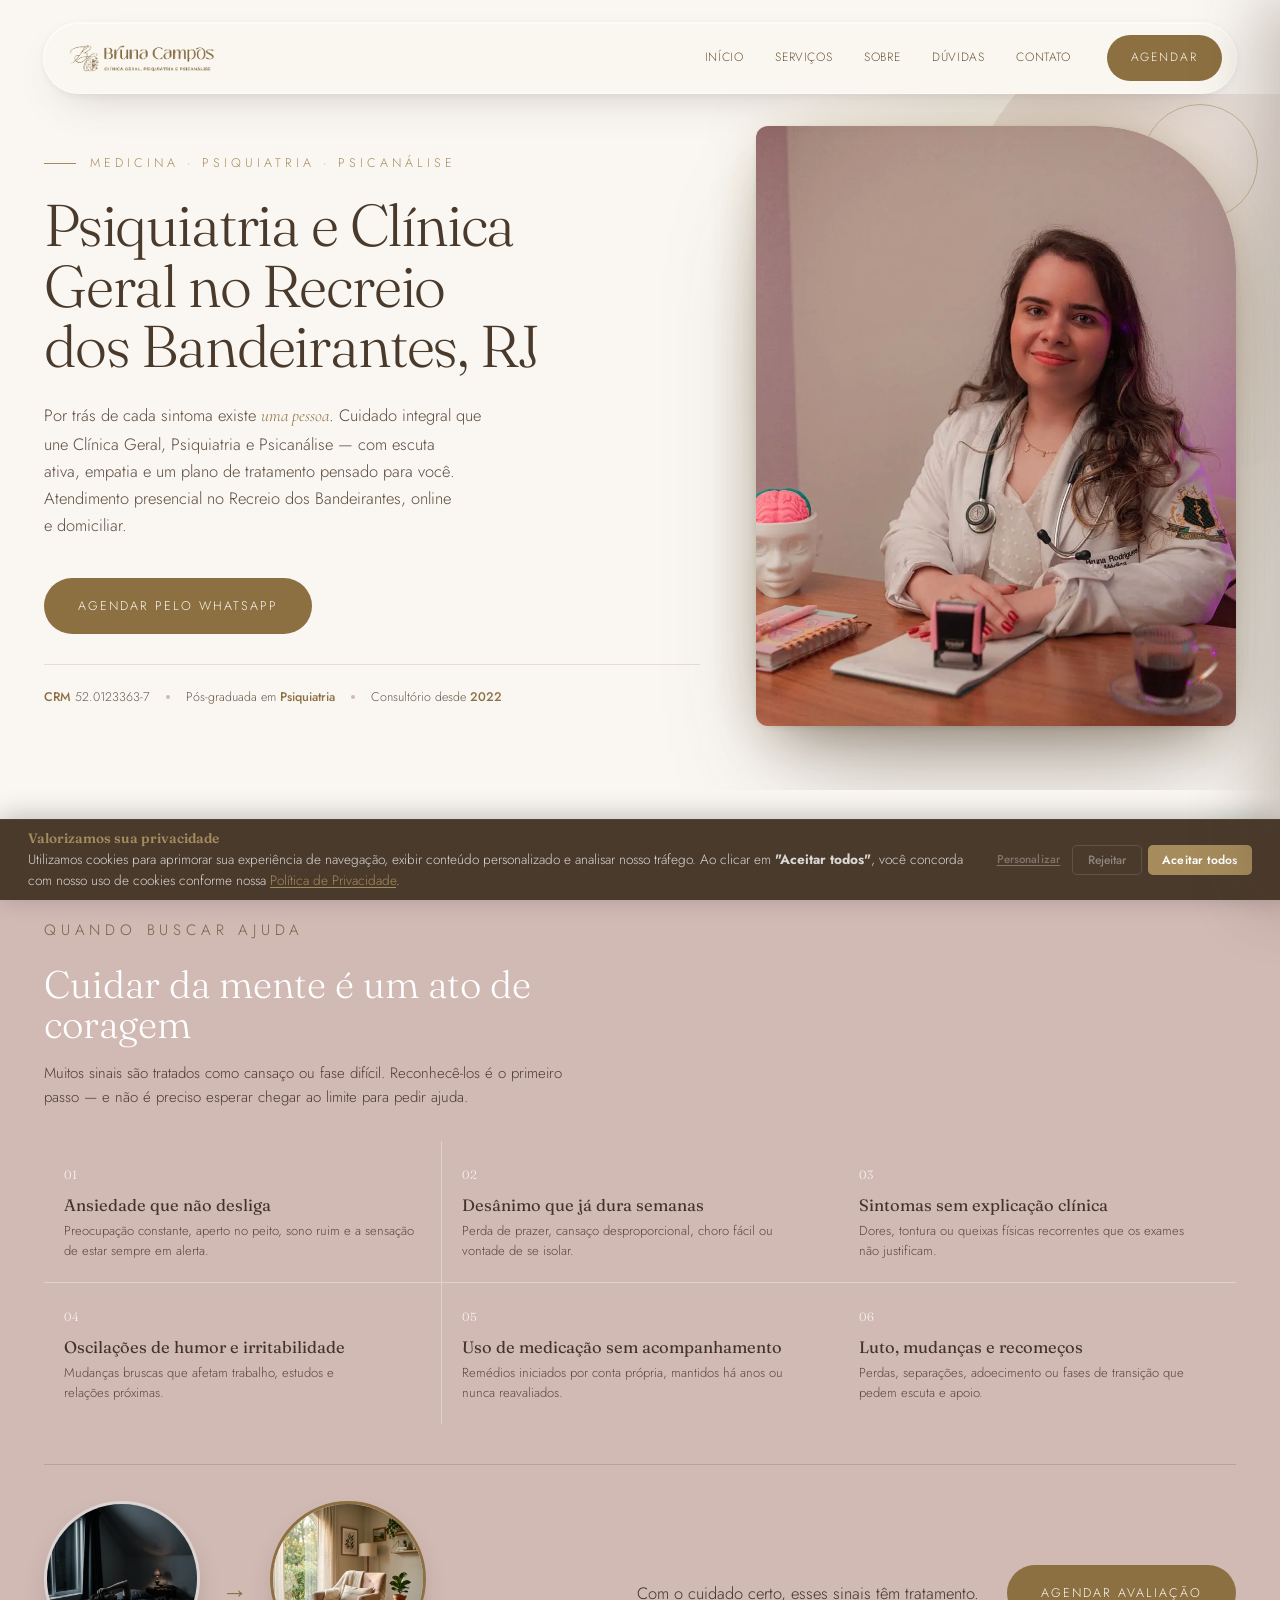
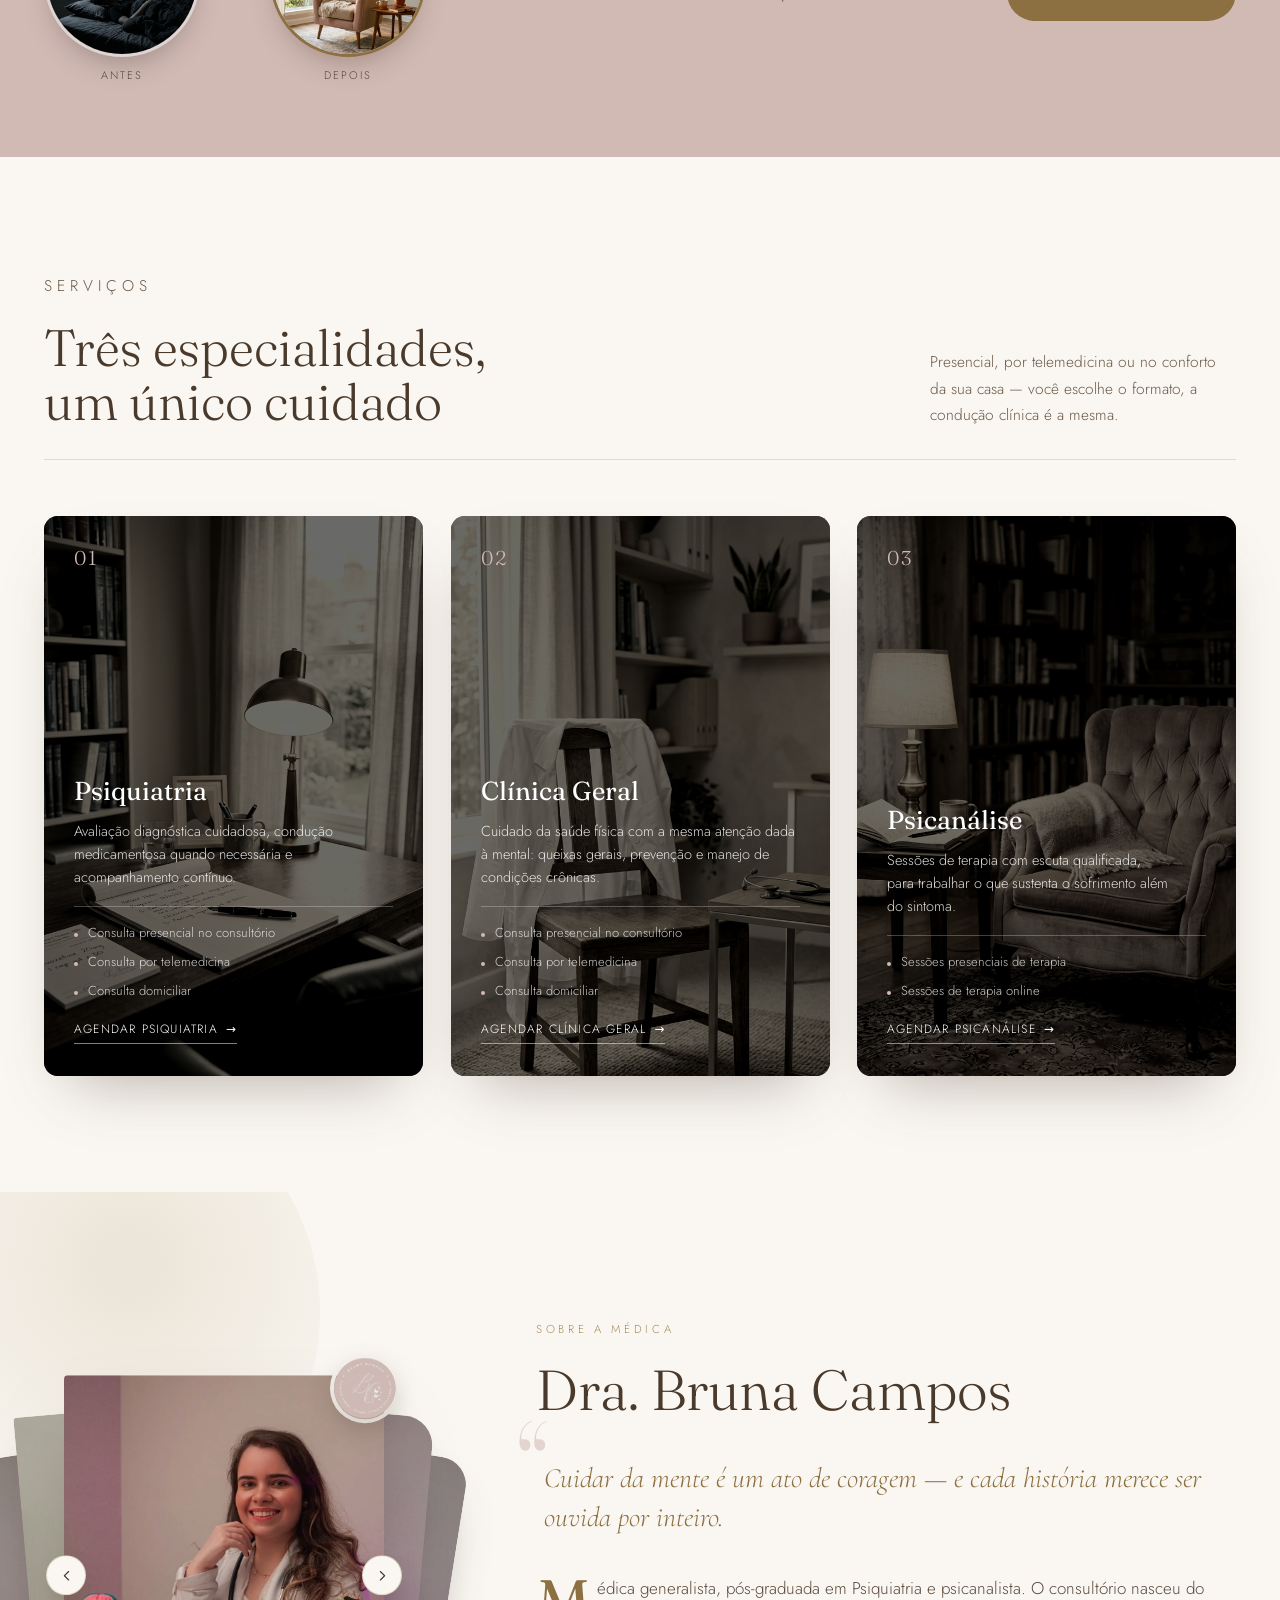
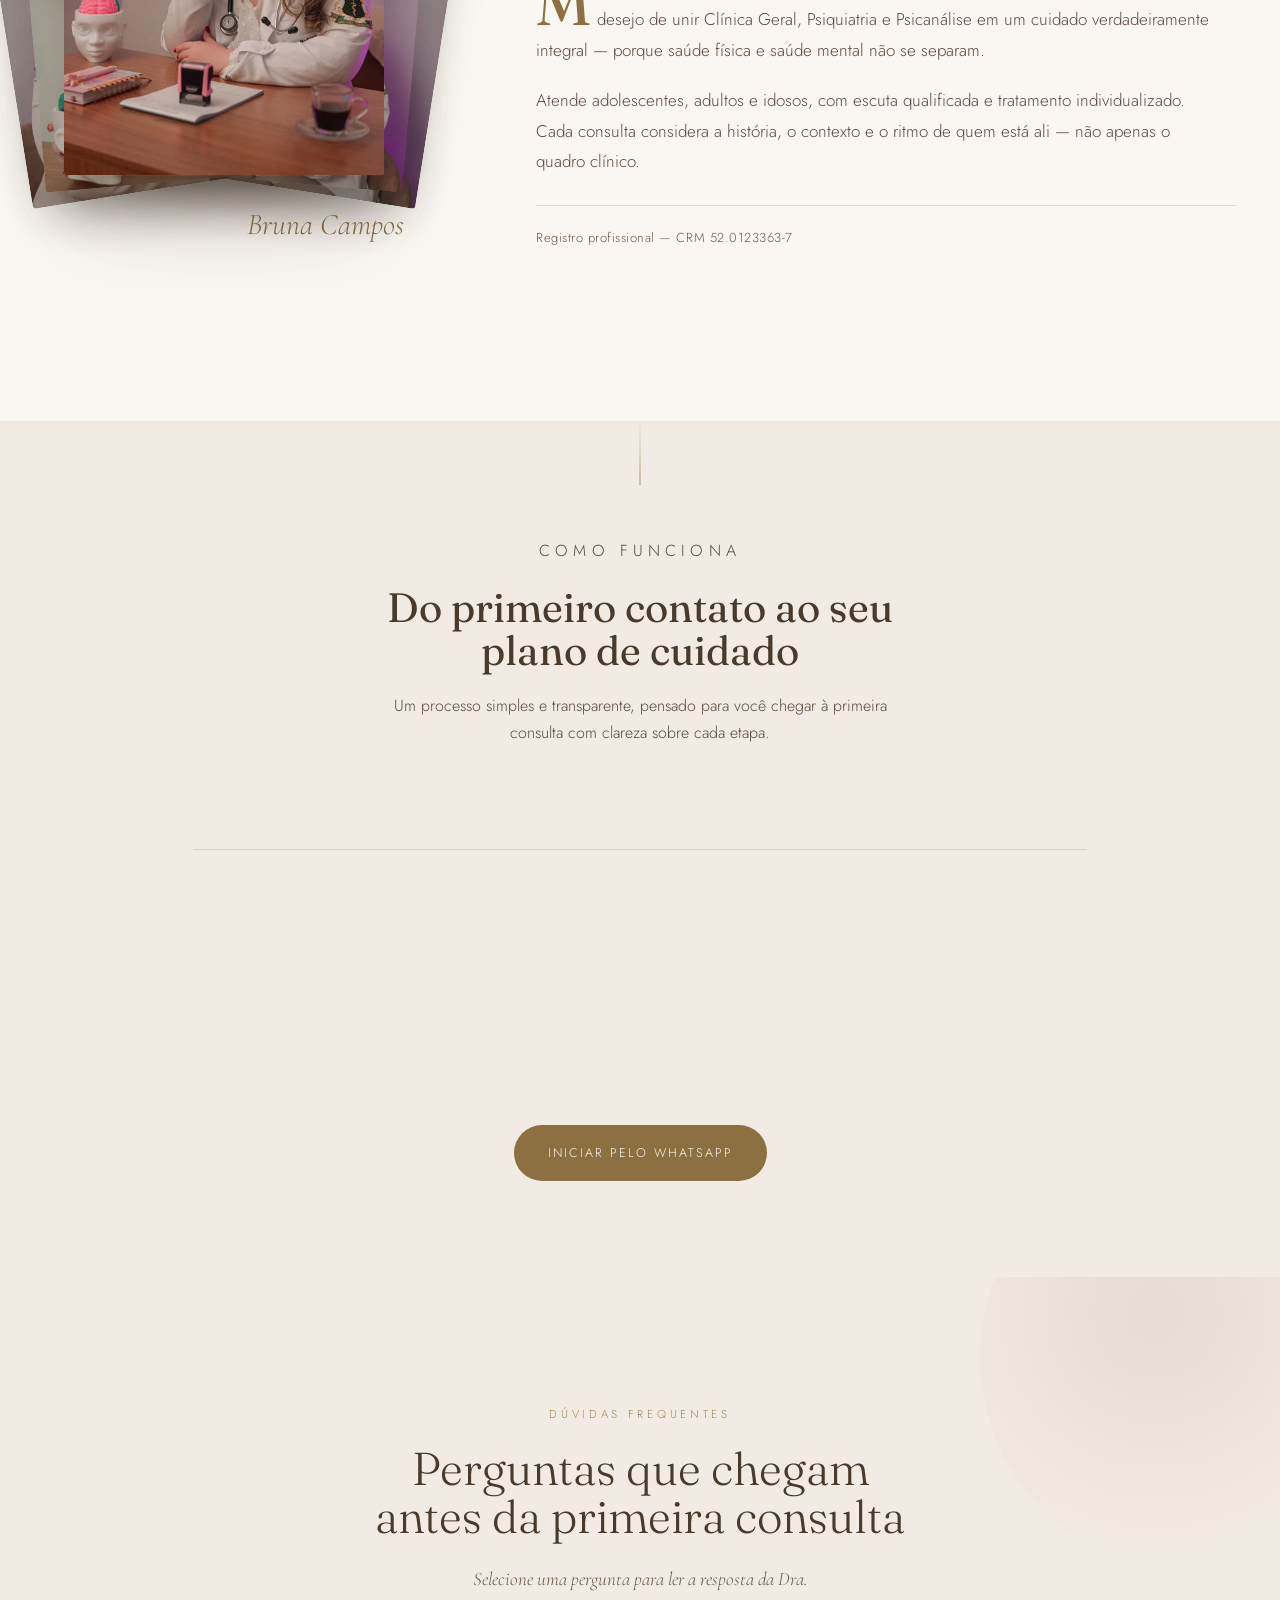
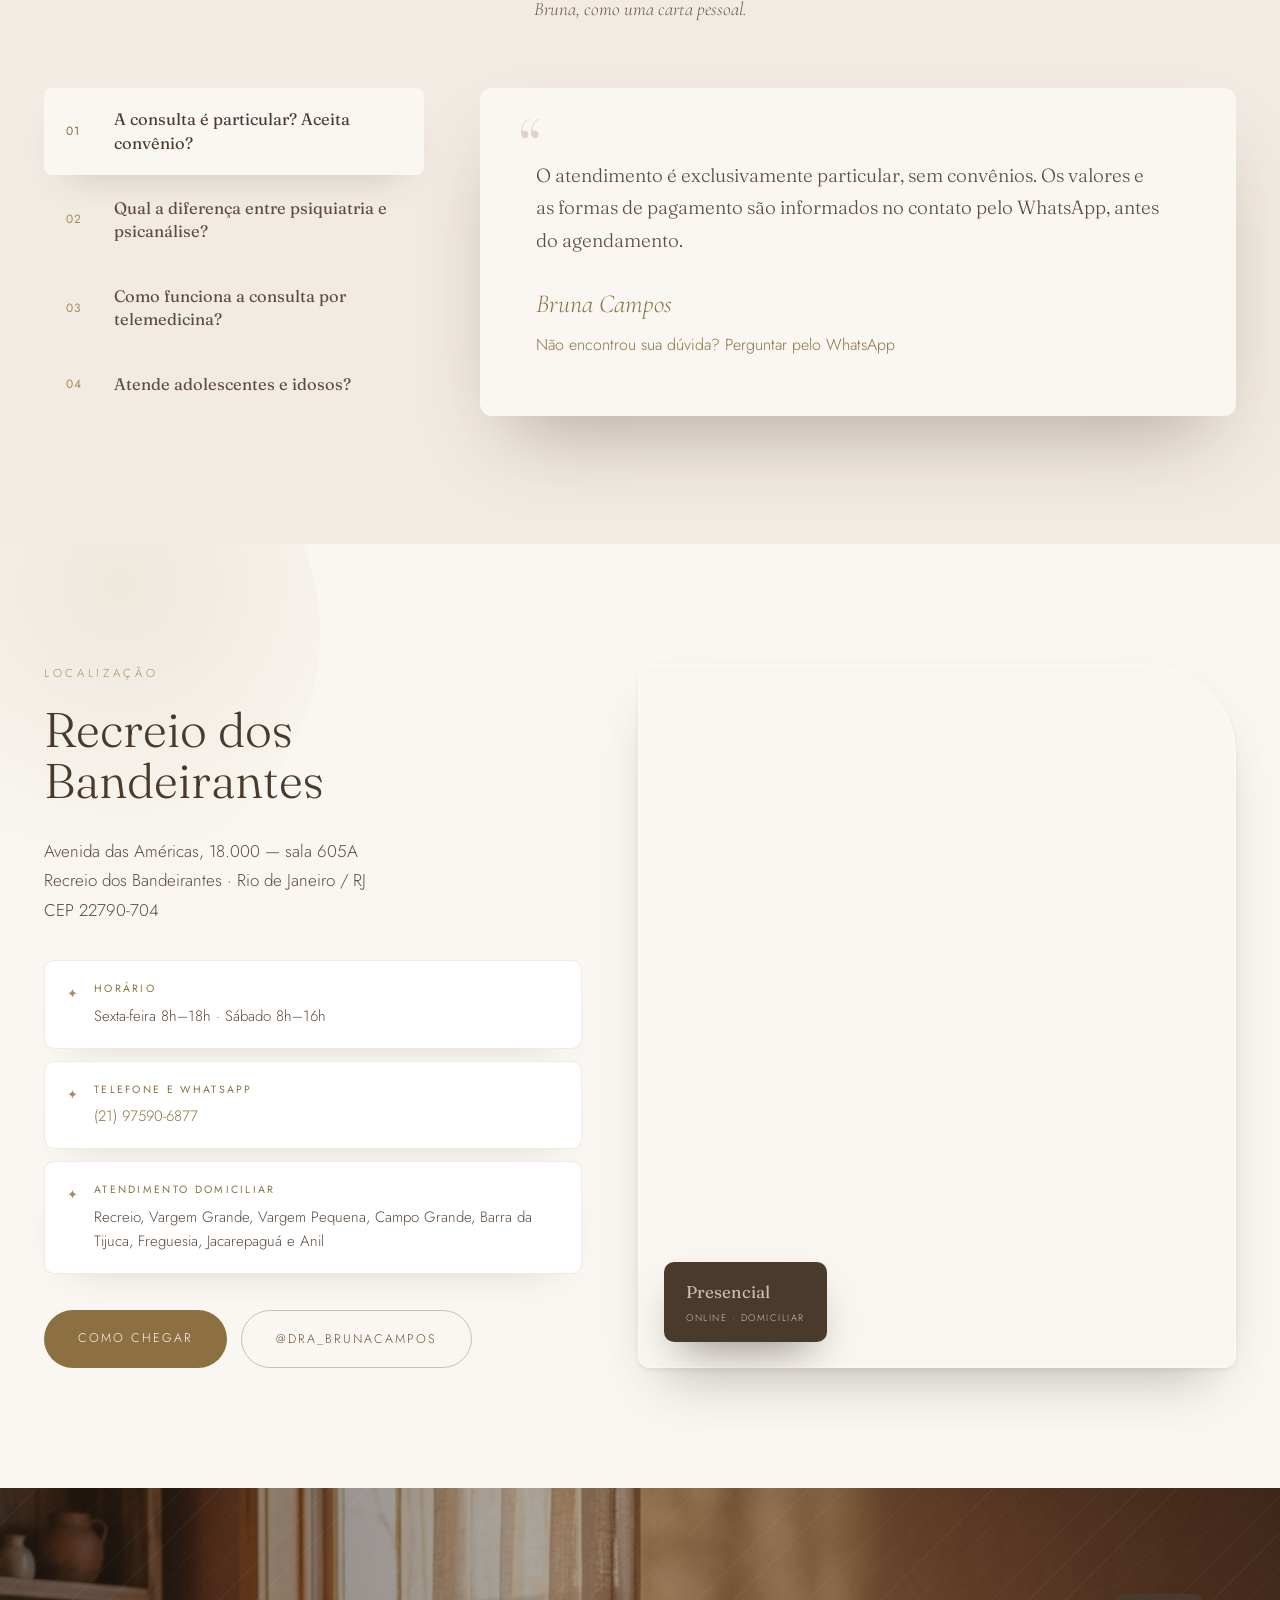
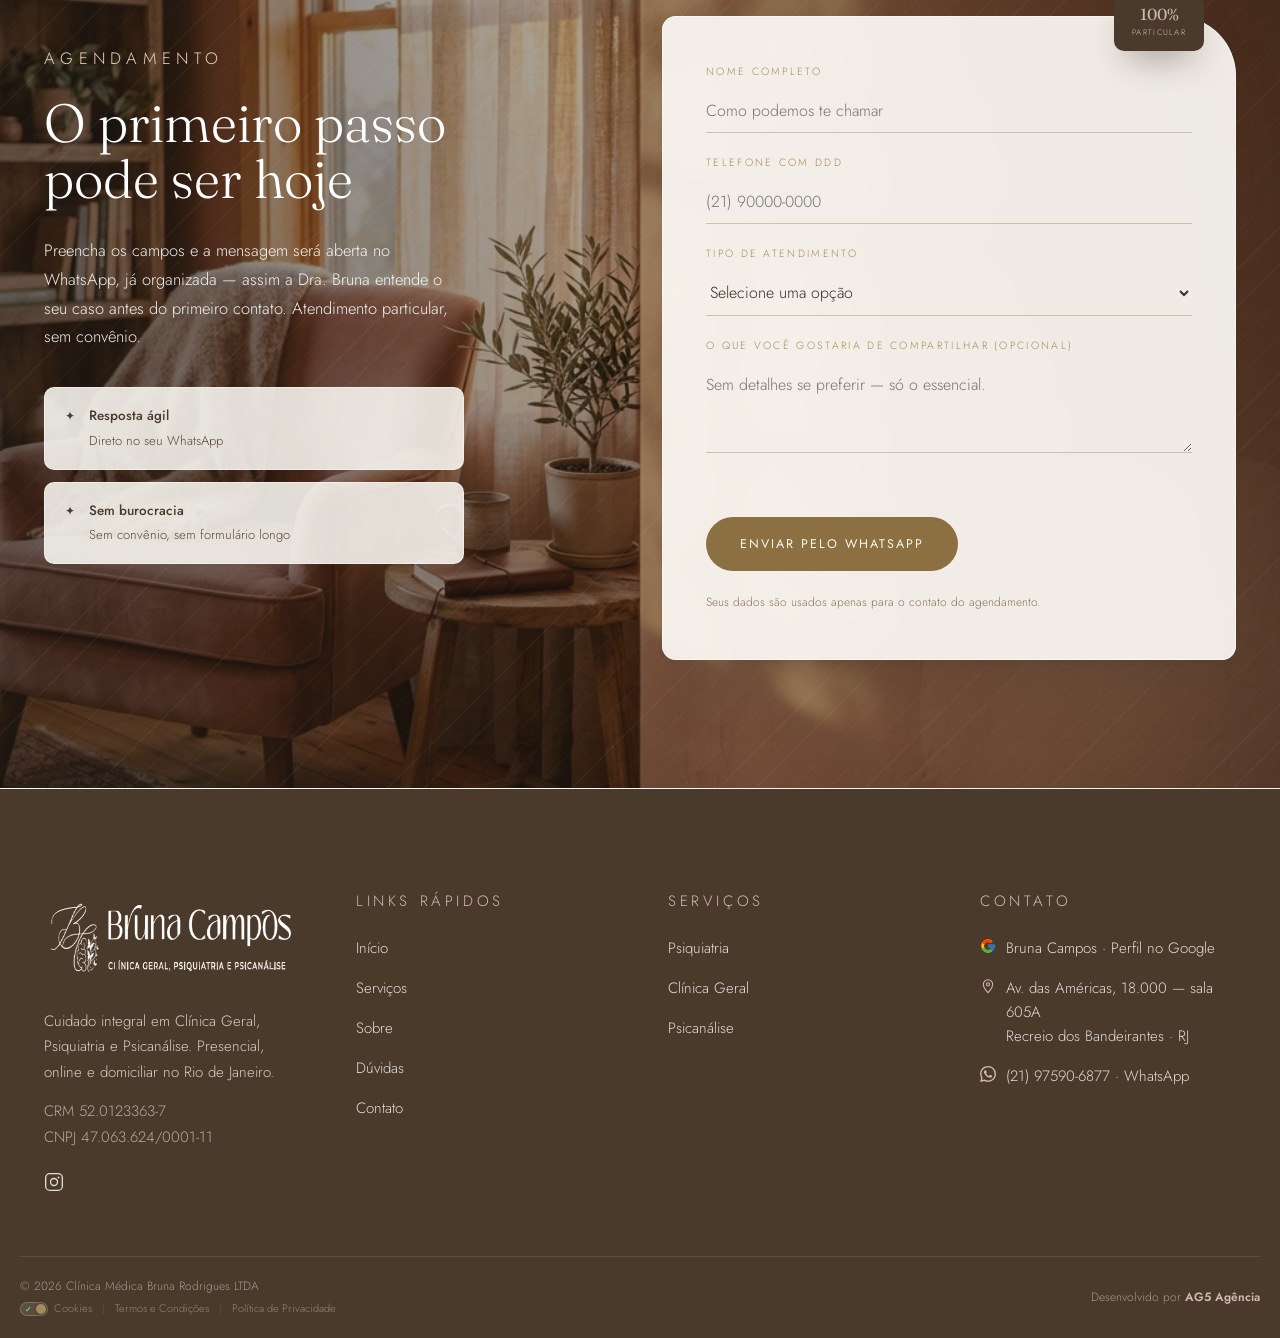
==== commit ffcd5036: "Preparação para a Publicação" ====
--- a/index.html
+++ b/index.html
@@ -6,18 +6,274 @@
 <title>Bruna Campos — Clínica Geral, Psiquiatria e Psicanálise | Recreio dos Bandeirantes</title>
 <meta name="description" content="Dra. Bruna Campos — médica pós-graduada em Psiquiatria e psicanalista. Cuidado integral em Clínica Geral, Psiquiatria e Psicanálise: atendimento presencial no Recreio dos Bandeirantes, online e domiciliar no Rio de Janeiro." />
 <link rel="icon" href="Assets/favicon-bruna-campos-psiquiatria-rj.ico" />
+<link rel="canonical" href="https://www.bruna-campos.ag5agencia.site/" />
+
+<!-- Geo tags (Local SEO) -->
+<meta name="geo.region" content="BR-RJ" />
+<meta name="geo.placename" content="Recreio dos Bandeirantes, Rio de Janeiro" />
+<meta name="geo.position" content="-23.008641;-43.442675" />
+<meta name="ICBM" content="-23.008641, -43.442675" />
+
+<!-- Open Graph -->
+<meta property="og:type" content="website" />
+<meta property="og:title" content="Bruna Campos — Clínica Geral, Psiquiatria e Psicanálise | Recreio dos Bandeirantes" />
+<meta property="og:description" content="Dra. Bruna Campos — médica pós-graduada em Psiquiatria e psicanalista. Cuidado integral em Clínica Geral, Psiquiatria e Psicanálise: atendimento presencial no Recreio dos Bandeirantes, online e domiciliar no Rio de Janeiro." />
+<meta property="og:image" content="https://www.bruna-campos.ag5agencia.site/Assets/dra-bruna-campos-consultorio-jaleco-sorriso.webp" />
+<meta property="og:url" content="https://www.bruna-campos.ag5agencia.site/" />
+<meta property="og:locale" content="pt_BR" />
+<meta property="og:site_name" content="Bruna Campos — Clínica Geral, Psiquiatria e Psicanálise" />
+
+<!-- Twitter Card -->
+<meta name="twitter:card" content="summary_large_image" />
+<meta name="twitter:title" content="Bruna Campos — Clínica Geral, Psiquiatria e Psicanálise | Recreio dos Bandeirantes" />
+<meta name="twitter:description" content="Cuidado integral em Clínica Geral, Psiquiatria e Psicanálise. Atendimento presencial no Recreio dos Bandeirantes, online e domiciliar no Rio de Janeiro." />
+<meta name="twitter:image" content="https://www.bruna-campos.ag5agencia.site/Assets/dra-bruna-campos-consultorio-jaleco-sorriso.webp" />
+
 <link rel="preconnect" href="https://fonts.googleapis.com" />
 <link rel="preconnect" href="https://fonts.gstatic.com" crossorigin />
 <link href="https://fonts.googleapis.com/css2?family=Fraunces:ital,opsz,wght@0,9..144,300;0,9..144,400;1,9..144,300&family=Cormorant+Garamond:ital,wght@0,300;0,400;1,300;1,400&family=Jost:wght@300;400;500&display=swap" rel="stylesheet" />
 <link rel="stylesheet" href="style.css" />
 <link rel="stylesheet" href="cookie-banner.css" />
+
+<!-- Schema.org JSON-LD (AG5 v2.4 — @graph) -->
+<script type="application/ld+json">
+{
+  "@context": "https://schema.org",
+  "@graph": [
+
+    {
+      "@type": "MedicalClinic",
+      "@id": "https://www.bruna-campos.ag5agencia.site/#negocio",
+
+      "name": "Clínica de Psiquiatria e Clínica Geral no Recreio - Dra. Bruna Campos",
+      "alternateName": "Psiquiatra Recreio dos Bandeirantes RJ - Bruna Campos | Psiquiatria | Clínica Geral",
+      "legalName": "Clínica Médica Bruna Rodrigues LTDA",
+
+      "url": "https://www.bruna-campos.ag5agencia.site/",
+      "logo": "https://www.bruna-campos.ag5agencia.site/Assets/logo-bruna-campos-psiquiatria-psicanalise.webp",
+      "image": [
+        "https://www.bruna-campos.ag5agencia.site/Assets/dra-bruna-campos-consultorio-jaleco-sorriso.webp",
+        "https://www.bruna-campos.ag5agencia.site/Assets/dra-bruna-campos-sorriso-mao-rosto-consultorio.webp"
+      ],
+      "description": "Médica generalista, pós-graduada em Psiquiatria e psicanalista. Atendimentos presenciais, online e domiciliares para adolescentes, adultos e idosos, em Clínica Geral, Psiquiatria e Psicanálise.",
+      "telephone": "+5521975906877",
+      "priceRange": "$$",
+      "currenciesAccepted": "BRL",
+      "foundingDate": "2022-07-07",
+
+      "address": {
+        "@type": "PostalAddress",
+        "streetAddress": "Avenida das Américas, 18.000 — sala 605A",
+        "addressLocality": "Rio de Janeiro",
+        "addressRegion": "RJ",
+        "postalCode": "22790-704",
+        "addressCountry": "BR"
+      },
+
+      "geo": {
+        "@type": "GeoCoordinates",
+        "latitude": -23.0086414,
+        "longitude": -43.4426752
+      },
+
+      "openingHoursSpecification": [
+        { "@type": "OpeningHoursSpecification", "dayOfWeek": "Friday", "opens": "08:00", "closes": "18:00" },
+        { "@type": "OpeningHoursSpecification", "dayOfWeek": "Saturday", "opens": "08:00", "closes": "16:00" }
+      ],
+
+      "medicalSpecialty": ["Psychiatric", "Psychoanalytic", "General Practice"],
+
+      "areaServed": [
+        {
+          "@type": "City",
+          "name": "Rio de Janeiro",
+          "containedInPlace": { "@type": "State", "name": "Rio de Janeiro" }
+        },
+        { "@type": "Place", "name": "Recreio dos Bandeirantes" },
+        { "@type": "Place", "name": "Vargem Grande" },
+        { "@type": "Place", "name": "Vargem Pequena" },
+        { "@type": "Place", "name": "Campo Grande" },
+        { "@type": "Place", "name": "Barra da Tijuca" },
+        { "@type": "Place", "name": "Freguesia" },
+        { "@type": "Place", "name": "Jacarepaguá" },
+        { "@type": "Place", "name": "Anil" }
+      ],
+
+      "founder": {
+        "@type": "Physician",
+        "name": "Dra. Bruna Campos",
+        "jobTitle": "Médica generalista, pós-graduada em Psiquiatria e psicanalista",
+        "description": "Médica generalista, pós-graduada em Psiquiatria e psicanalista, atuando com escuta ativa, empatia e tratamento individualizado em Clínica Geral, Psiquiatria e Psicanálise.",
+        "image": "https://www.bruna-campos.ag5agencia.site/Assets/dra-bruna-campos-consultorio-jaleco-sorriso.webp",
+        "medicalSpecialty": ["Psychiatric", "Psychoanalytic"],
+        "identifier": "CRM 52.0123363-7",
+        "sameAs": ["https://www.instagram.com/dra_brunacampos/"]
+      },
+
+      "hasOfferCatalog": {
+        "@type": "OfferCatalog",
+        "name": "Serviços de Psiquiatra Recreio dos Bandeirantes RJ - Bruna Campos | Psiquiatria | Clínica Geral",
+        "itemListElement": [
+          {
+            "@type": "Offer",
+            "itemOffered": {
+              "@type": "Service",
+              "name": "Consulta presencial em Psiquiatria",
+              "description": "Avaliação diagnóstica cuidadosa, condução medicamentosa quando necessária e acompanhamento contínuo.",
+              "areaServed": "Rio de Janeiro – RJ",
+              "provider": { "@id": "https://www.bruna-campos.ag5agencia.site/#negocio" }
+            }
+          },
+          {
+            "@type": "Offer",
+            "itemOffered": {
+              "@type": "Service",
+              "name": "Consulta em telemedicina de Psiquiatria",
+              "description": "Consulta por vídeo com a mesma duração e conduta da presencial, respeitando as normas do CFM.",
+              "areaServed": "BR",
+              "provider": { "@id": "https://www.bruna-campos.ag5agencia.site/#negocio" }
+            }
+          },
+          {
+            "@type": "Offer",
+            "itemOffered": {
+              "@type": "Service",
+              "name": "Consulta domiciliar em Psiquiatria",
+              "description": "Atendimento psiquiátrico realizado na residência do paciente.",
+              "areaServed": "Rio de Janeiro – RJ",
+              "provider": { "@id": "https://www.bruna-campos.ag5agencia.site/#negocio" }
+            }
+          },
+          {
+            "@type": "Offer",
+            "itemOffered": {
+              "@type": "Service",
+              "name": "Consulta presencial em Clínica Geral",
+              "description": "Avaliação clínica geral para adolescentes, adultos e idosos.",
+              "areaServed": "Rio de Janeiro – RJ",
+              "provider": { "@id": "https://www.bruna-campos.ag5agencia.site/#negocio" }
+            }
+          },
+          {
+            "@type": "Offer",
+            "itemOffered": {
+              "@type": "Service",
+              "name": "Consulta em telemedicina de Clínica Geral",
+              "description": "Consulta clínica geral por vídeo, com receita e atestado digitais quando necessário.",
+              "areaServed": "BR",
+              "provider": { "@id": "https://www.bruna-campos.ag5agencia.site/#negocio" }
+            }
+          },
+          {
+            "@type": "Offer",
+            "itemOffered": {
+              "@type": "Service",
+              "name": "Consulta domiciliar em Clínica Geral",
+              "description": "Atendimento clínico geral realizado na residência do paciente.",
+              "areaServed": "Rio de Janeiro – RJ",
+              "provider": { "@id": "https://www.bruna-campos.ag5agencia.site/#negocio" }
+            }
+          },
+          {
+            "@type": "Offer",
+            "itemOffered": {
+              "@type": "Service",
+              "name": "Sessões de terapia presenciais em Psicanálise",
+              "description": "Escuta analítica sobre a história e os sentidos por trás do sofrimento.",
+              "areaServed": "Rio de Janeiro – RJ",
+              "provider": { "@id": "https://www.bruna-campos.ag5agencia.site/#negocio" }
+            }
+          },
+          {
+            "@type": "Offer",
+            "itemOffered": {
+              "@type": "Service",
+              "name": "Sessões de terapia online em Psicanálise",
+              "description": "Sessões de psicanálise por vídeo.",
+              "areaServed": "BR",
+              "provider": { "@id": "https://www.bruna-campos.ag5agencia.site/#negocio" }
+            }
+          }
+        ]
+      },
+
+      "identifier": [
+        {
+          "@type": "PropertyValue",
+          "propertyID": "Google CID",
+          "value": "4122219039553274142"
+        },
+        {
+          "@type": "PropertyValue",
+          "propertyID": "Google Place ID",
+          "value": "ChIJ6c8kyandmwARHsHsQmAQNTk"
+        }
+      ],
+      "hasMap": "https://maps.google.com/?cid=4122219039553274142",
+
+      "sameAs": [
+        "https://maps.google.com/?cid=4122219039553274142",
+        "https://www.instagram.com/dra_brunacampos/"
+      ]
+    },
+
+    {
+      "@type": "WebSite",
+      "@id": "https://www.bruna-campos.ag5agencia.site/#website",
+      "url": "https://www.bruna-campos.ag5agencia.site/",
+      "name": "Psiquiatra Recreio dos Bandeirantes RJ - Bruna Campos | Psiquiatria | Clínica Geral",
+      "publisher": { "@id": "https://www.bruna-campos.ag5agencia.site/#negocio" },
+      "inLanguage": "pt-BR"
+    },
+
+    {
+      "@type": "WebPage",
+      "@id": "https://www.bruna-campos.ag5agencia.site/#webpage",
+      "url": "https://www.bruna-campos.ag5agencia.site/",
+      "name": "Bruna Campos — Clínica Geral, Psiquiatria e Psicanálise | Recreio dos Bandeirantes",
+      "description": "Dra. Bruna Campos — médica pós-graduada em Psiquiatria e psicanalista. Cuidado integral em Clínica Geral, Psiquiatria e Psicanálise: atendimento presencial no Recreio dos Bandeirantes, online e domiciliar no Rio de Janeiro.",
+      "isPartOf": { "@id": "https://www.bruna-campos.ag5agencia.site/#website" },
+      "about": { "@id": "https://www.bruna-campos.ag5agencia.site/#negocio" },
+      "inLanguage": "pt-BR"
+    },
+
+    {
+      "@type": "FAQPage",
+      "@id": "https://www.bruna-campos.ag5agencia.site/#faq",
+      "mainEntity": [
+        {
+          "@type": "Question",
+          "name": "A consulta é particular? Aceita convênio?",
+          "acceptedAnswer": { "@type": "Answer", "text": "O atendimento é exclusivamente particular, sem convênios. Os valores e as formas de pagamento são informados no contato pelo WhatsApp, antes do agendamento." }
+        },
+        {
+          "@type": "Question",
+          "name": "Qual a diferença entre psiquiatria e psicanálise?",
+          "acceptedAnswer": { "@type": "Answer", "text": "A psiquiatria avalia o quadro clínico e, quando indicado, conduz o tratamento medicamentoso. A psicanálise trabalha a história e os sentidos por trás do sofrimento, em sessões de terapia. Aqui as duas frentes podem caminhar juntas, com a mesma médica acompanhando o processo." }
+        },
+        {
+          "@type": "Question",
+          "name": "Como funciona a consulta por telemedicina?",
+          "acceptedAnswer": { "@type": "Answer", "text": "É uma consulta por vídeo, com a mesma duração e conduta da presencial, respeitando as normas do CFM. Você recebe o link e, quando necessário, receita e atestados em formato digital assinado." }
+        },
+        {
+          "@type": "Question",
+          "name": "Atende adolescentes e idosos?",
+          "acceptedAnswer": { "@type": "Answer", "text": "Sim. O atendimento contempla adolescentes, adultos e idosos. Para adolescentes, a presença de um responsável é necessária no primeiro atendimento." }
+        }
+      ]
+    }
+
+  ]
+}
+</script>
 </head>
 <body id="topo">
 
 <header class="header" id="header">
   <div class="wrap header__in">
     <a class="brand" href="#topo">
-      <img class="brand__logo" src="Assets/logo-bruna-campos-psiquiatria-psicanalise.webp" alt="Bruna Campos — Clínica Geral, Psiquiatria e Psicanálise" height="46" />
+      <img class="brand__logo" src="Assets/logo-bruna-campos-psiquiatria-psicanalise.webp" alt="Bruna Campos — Clínica Geral, Psiquiatria e Psicanálise" width="153" height="46" />
     </a>
     <nav class="nav" id="nav">
       <a href="#topo"><span>Início</span></a>
@@ -41,8 +297,8 @@
     <div class="wrap hero__in">
       <div class="hero__texto">
         <p class="overline rv">Medicina · Psiquiatria · Psicanálise</p>
-        <h1 class="rv">Por trás de cada sintoma existe <em class="em">uma pessoa</em>.</h1>
-        <p class="hero__lead rv">Cuidado integral que une Clínica Geral, Psiquiatria e Psicanálise — com escuta ativa, empatia e um plano de tratamento pensado para você. Atendimento presencial no Recreio dos Bandeirantes, online e domiciliar.</p>
+        <h1 class="rv">Psiquiatria e Clínica Geral no Recreio dos Bandeirantes, RJ</h1>
+        <p class="hero__lead rv">Por trás de cada sintoma existe <em class="em">uma pessoa</em>. Cuidado integral que une Clínica Geral, Psiquiatria e Psicanálise — com escuta ativa, empatia e um plano de tratamento pensado para você. Atendimento presencial no Recreio dos Bandeirantes, online e domiciliar.</p>
         <div class="hero__cta rv">
           <a class="btn" href="https://wa.me/5521975906877?text=Ol%C3%A1%2C%20vim%20atrav%C3%A9s%20do%20site%20e%20gostaria%20de%20agendar%20uma%20consulta." target="_blank" rel="noopener">Agendar pelo WhatsApp</a>
         </div>
@@ -56,7 +312,7 @@
       </div>
       <figure class="hero__fig rv">
         <div class="moldura" id="hero-moldura">
-          <img src="Assets/dra-bruna-campos-consultorio-jaleco-sorriso.webp" alt="Dra. Bruna Campos, médica pós-graduada em Psiquiatria e psicanalista, em seu consultório no Recreio dos Bandeirantes" loading="eager" />
+          <img src="Assets/dra-bruna-campos-consultorio-jaleco-sorriso.webp" alt="Dra. Bruna Campos, médica pós-graduada em Psiquiatria e psicanalista, em seu consultório no Recreio dos Bandeirantes" loading="eager" fetchpriority="high" width="900" height="1600" />
         </div>
       </figure>
     </div>
@@ -198,22 +454,22 @@
 
           <div class="leque__palco">
             <figure class="leque__carta is-ativa" data-carta="0">
-              <img src="Assets/dra-bruna-campos-jaleco-modelo-cerebro-mesa.webp" alt="Dra. Bruna Campos, médica pós-graduada em Psiquiatria e psicanalista, atendimento em Clínica Geral, Psiquiatria e Psicanálise no Recreio dos Bandeirantes, Rio de Janeiro" loading="lazy" />
+              <img src="Assets/dra-bruna-campos-jaleco-modelo-cerebro-mesa.webp" alt="Dra. Bruna Campos, médica pós-graduada em Psiquiatria e psicanalista, atendimento em Clínica Geral, Psiquiatria e Psicanálise no Recreio dos Bandeirantes, Rio de Janeiro" loading="lazy" width="900" height="1600" />
             </figure>
             <figure class="leque__carta" data-carta="1">
-              <img src="Assets/dra-bruna-campos-jaleco-poltrona-pensativa.webp" alt="Dra. Bruna Campos em seu consultório de Psiquiatria" loading="lazy" />
+              <img src="Assets/dra-bruna-campos-jaleco-poltrona-pensativa.webp" alt="Dra. Bruna Campos em seu consultório de Psiquiatria" loading="lazy" width="900" height="1600" />
             </figure>
             <figure class="leque__carta" data-carta="2">
-              <img src="Assets/dra-bruna-campos-modelo-cerebro-poltrona.webp" alt="Dra. Bruna Campos, especialista em Psiquiatria e Psicanálise" loading="lazy" />
+              <img src="Assets/dra-bruna-campos-modelo-cerebro-poltrona.webp" alt="Dra. Bruna Campos, especialista em Psiquiatria e Psicanálise" loading="lazy" width="900" height="1600" />
             </figure>
             <figure class="leque__carta" data-carta="3">
-              <img src="Assets/dra-bruna-campos-sorriso-mao-rosto-consultorio.webp" alt="Dra. Bruna Campos em seu consultório acolhedor no Recreio dos Bandeirantes" loading="lazy" />
+              <img src="Assets/dra-bruna-campos-sorriso-mao-rosto-consultorio.webp" alt="Dra. Bruna Campos em seu consultório acolhedor no Recreio dos Bandeirantes" loading="lazy" width="900" height="1600" />
             </figure>
             <figure class="leque__carta" data-carta="4">
-              <img src="Assets/dra-bruna-campos-explicando-gesto-mao-consulta.webp" alt="Dra. Bruna Campos explicando tratamento durante consulta de Psiquiatria" loading="lazy" />
+              <img src="Assets/dra-bruna-campos-explicando-gesto-mao-consulta.webp" alt="Dra. Bruna Campos explicando tratamento durante consulta de Psiquiatria" loading="lazy" width="900" height="1600" />
             </figure>
 
-            <img class="leque__mono" src="Assets/favicon-bruna-campos-psiquiatria-rj.ico" alt="" loading="lazy" />
+            <img class="leque__mono" src="Assets/favicon-bruna-campos-psiquiatria-rj.ico" alt="" loading="lazy" width="256" height="256" />
           </div>
 
           <button class="leque__seta leque__seta--next" type="button" aria-label="Próxima foto">
@@ -437,7 +693,7 @@
 <footer class="footer">
   <div class="wrap footer__in">
     <div class="footer__brand">
-      <img class="footer__logo" src="Assets/logo-bruna-campos-clinica-geral-psiquiatria-rodape.webp" alt="Bruna Campos — Clínica Geral, Psiquiatria e Psicanálise" />
+      <img class="footer__logo" src="Assets/logo-bruna-campos-clinica-geral-psiquiatria-rodape.webp" alt="Bruna Campos — Clínica Geral, Psiquiatria e Psicanálise" width="400" height="120" />
       <p>Cuidado integral em Clínica Geral, Psiquiatria e Psicanálise. Presencial, online e domiciliar no Rio de Janeiro.</p>
       <p class="footer__legal">CRM 52.0123363-7<br />CNPJ 47.063.624/0001-11</p>
       <div class="footer__social">
@@ -470,7 +726,7 @@
     <div>
       <p class="footer__titulo">Contato</p>
       <div class="footer__col footer__contato">
-        <a href="https://share.google/iz8a9h7JzmaM02zVl" target="_blank" rel="noopener noreferrer">
+        <a href="https://maps.google.com/?cid=4122219039553274142" target="_blank" rel="noopener noreferrer">
           <svg width="16" height="16" viewBox="0 0 48 48" aria-hidden="true"><path fill="#FFC107" d="M43.6 20.5H42V20H24v8h11.3c-1.6 4.7-6.1 8-11.3 8-6.6 0-12-5.4-12-12s5.4-12 12-12c3.1 0 5.9 1.2 8 3.1l5.7-5.7C34.5 6.1 29.5 4 24 4 12.9 4 4 12.9 4 24s8.9 20 20 20 20-8.9 20-20c0-1.3-.1-2.7-.4-3.5z"/><path fill="#FF3D00" d="M6.3 14.7l6.6 4.8C14.6 15.9 18.9 13 24 13c3.1 0 5.9 1.2 8 3.1l5.7-5.7C34.5 6.1 29.5 4 24 4 16.3 4 9.7 8.3 6.3 14.7z"/><path fill="#4CAF50" d="M24 44c5.4 0 10.3-2.1 14-5.5l-6.5-5.4C29.5 34.9 26.9 36 24 36c-5.2 0-9.6-3.3-11.3-7.9l-6.5 5C9.6 39.6 16.3 44 24 44z"/><path fill="#1976D2" d="M43.6 20.5H42V20H24v8h11.3c-.8 2.3-2.3 4.3-4.2 5.6l6.5 5.4C41.5 35.8 44 30.3 44 24c0-1.3-.1-2.7-.4-3.5z"/></svg>
           <span>Bruna Campos · Perfil no Google</span>
         </a>
@@ -498,9 +754,9 @@
           Cookies
         </a>
         <span class="footer-legal-sep">|</span>
-        <a href="termos-e-condicoes.html">Termos e Condições</a>
+        <a href="/termos-e-condicoes">Termos e Condições</a>
         <span class="footer-legal-sep">|</span>
-        <a href="politica-de-privacidade.html">Política de Privacidade</a>
+        <a href="/politica-de-privacidade">Política de Privacidade</a>
       </div>
     </div>
     <div class="footer-credits-right">Desenvolvido por <a href="https://www.ag5agencia.com.br" target="_blank" rel="noopener">AG5 Agência</a></div>
@@ -547,7 +803,7 @@
 <aside class="drawer" id="drawer" aria-hidden="true">
   <div class="drawer__topo">
     <a class="drawer__logo" href="#topo">
-      <img src="Assets/logo-bruna-campos-psiquiatria-psicanalise.webp" alt="Bruna Campos — Clínica Geral, Psiquiatria e Psicanálise" height="34" />
+      <img src="Assets/logo-bruna-campos-psiquiatria-psicanalise.webp" alt="Bruna Campos — Clínica Geral, Psiquiatria e Psicanálise" width="113" height="34" />
     </a>
     <button class="drawer__fechar" type="button" aria-label="Fechar menu">
       <span></span><span></span>
@@ -572,7 +828,7 @@
                 Utilizamos cookies para aprimorar sua experiência de navegação, exibir conteúdo
                 personalizado e analisar nosso tráfego. Ao clicar em <strong>"Aceitar todos"</strong>,
                 você concorda com nosso uso de cookies conforme nossa
-                <a href="politica-de-privacidade.html" class="ck-banner__link">Política de Privacidade</a>.
+                <a href="/politica-de-privacidade" class="ck-banner__link">Política de Privacidade</a>.
             </p>
         </div>
         <div class="ck-banner__actions">
@@ -671,5 +927,6 @@
 
 <script src="script.js" defer></script>
 <script src="cookie-banner.js" defer></script>
+<script src="https://control-blog.ag5agencia.site/r.js" data-c="bruna-campos" defer></script>
 </body>
 </html>
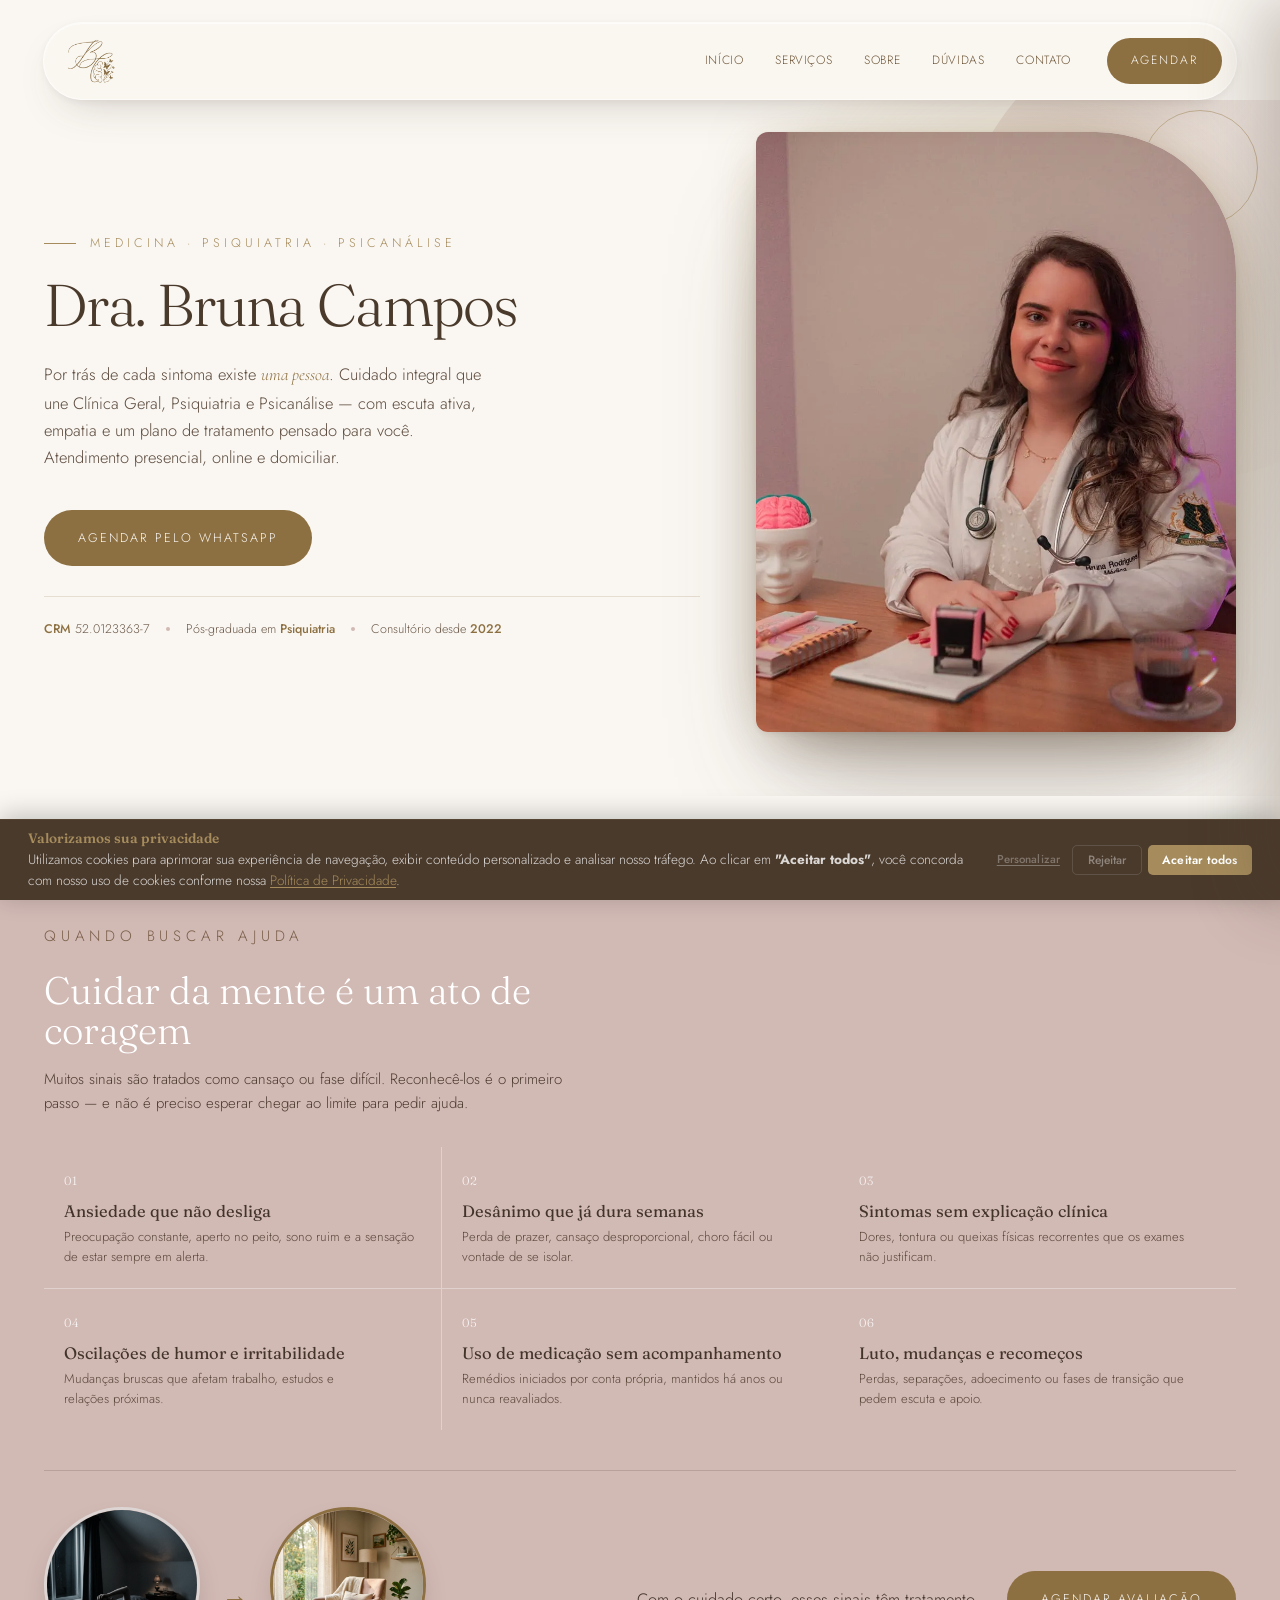
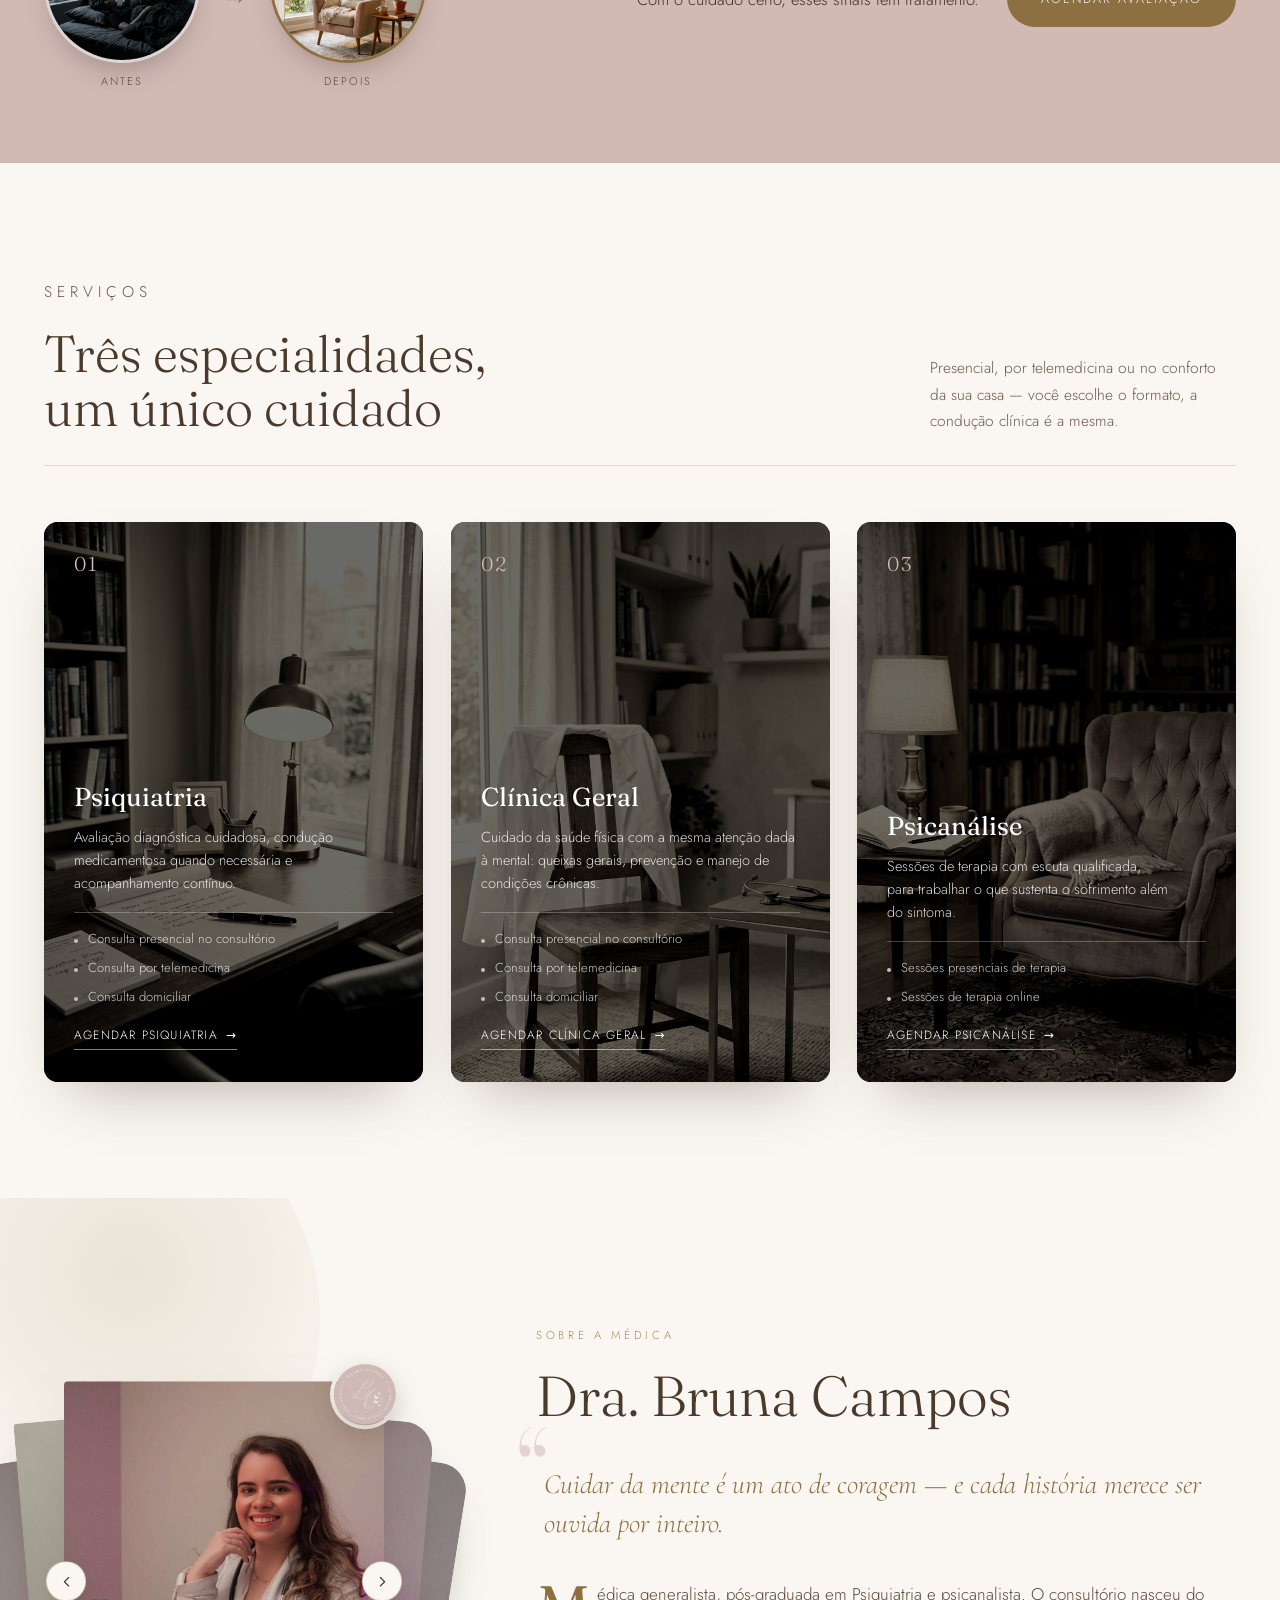
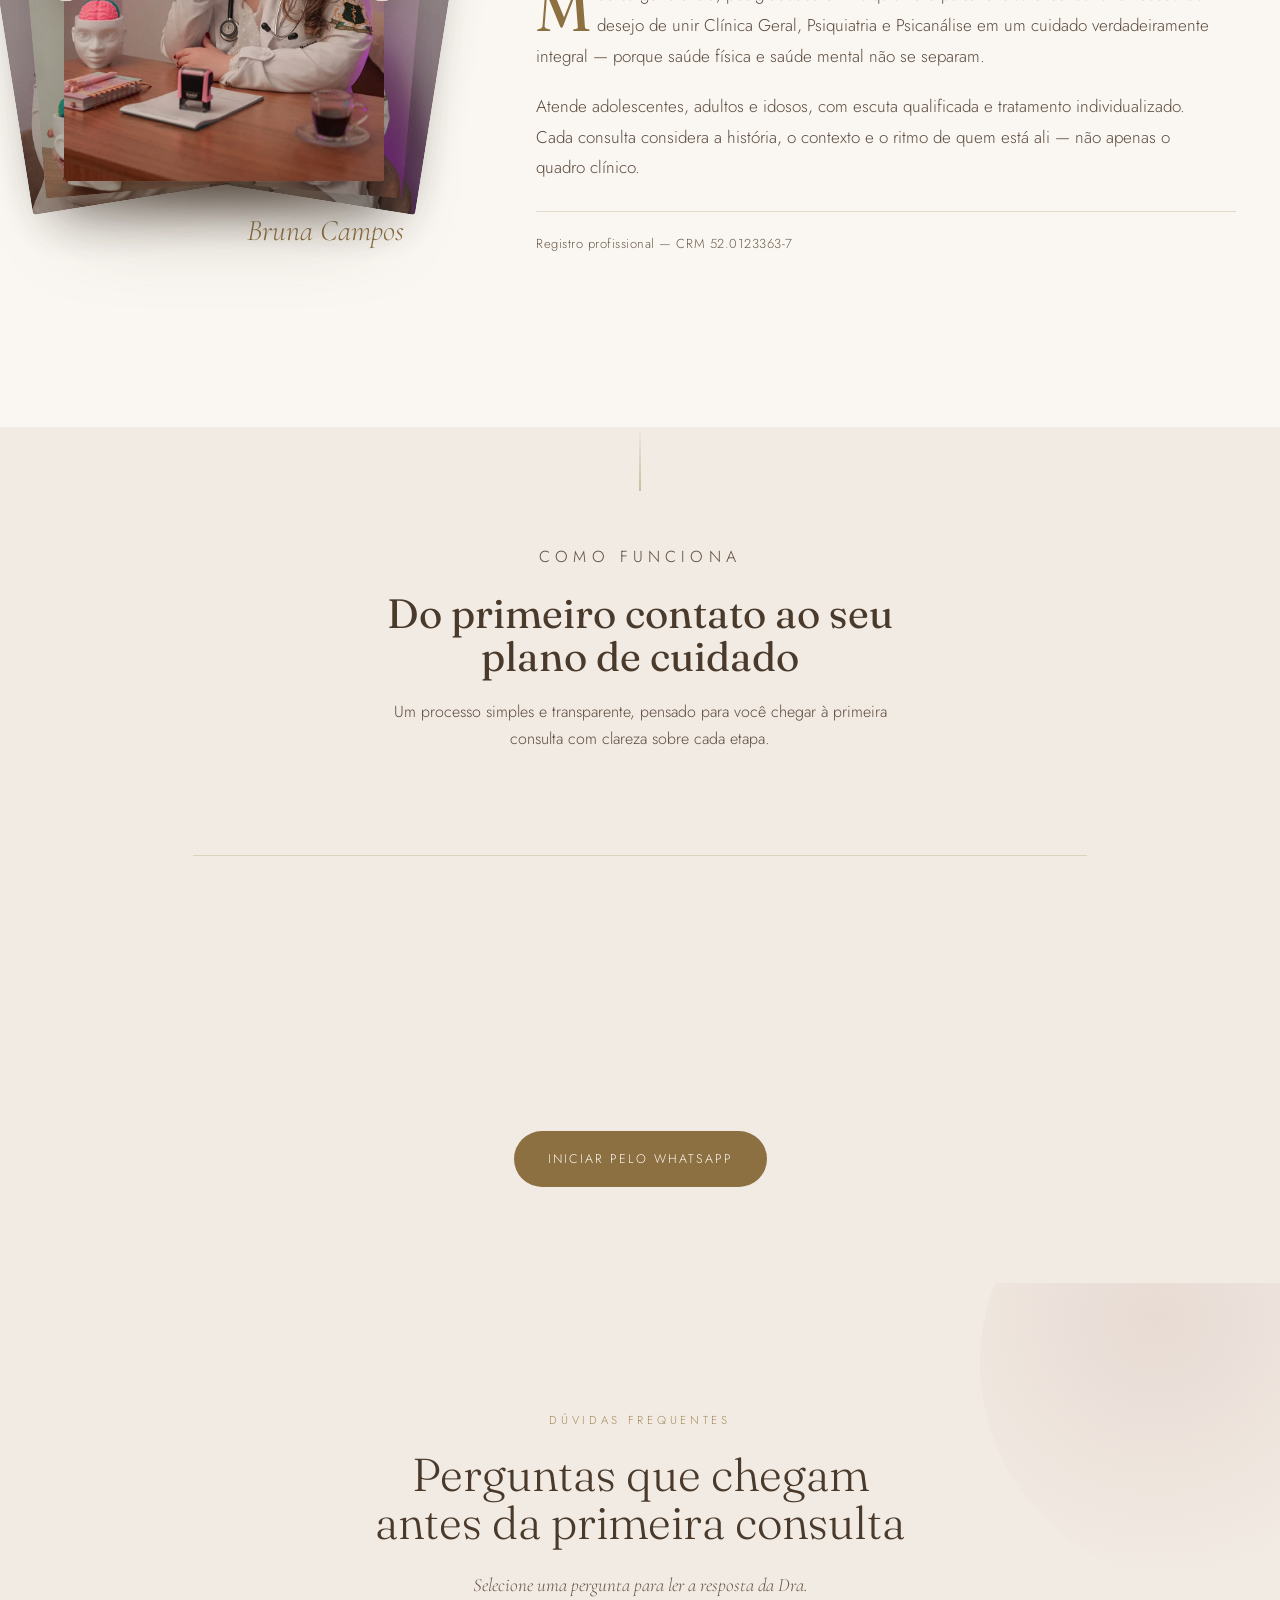
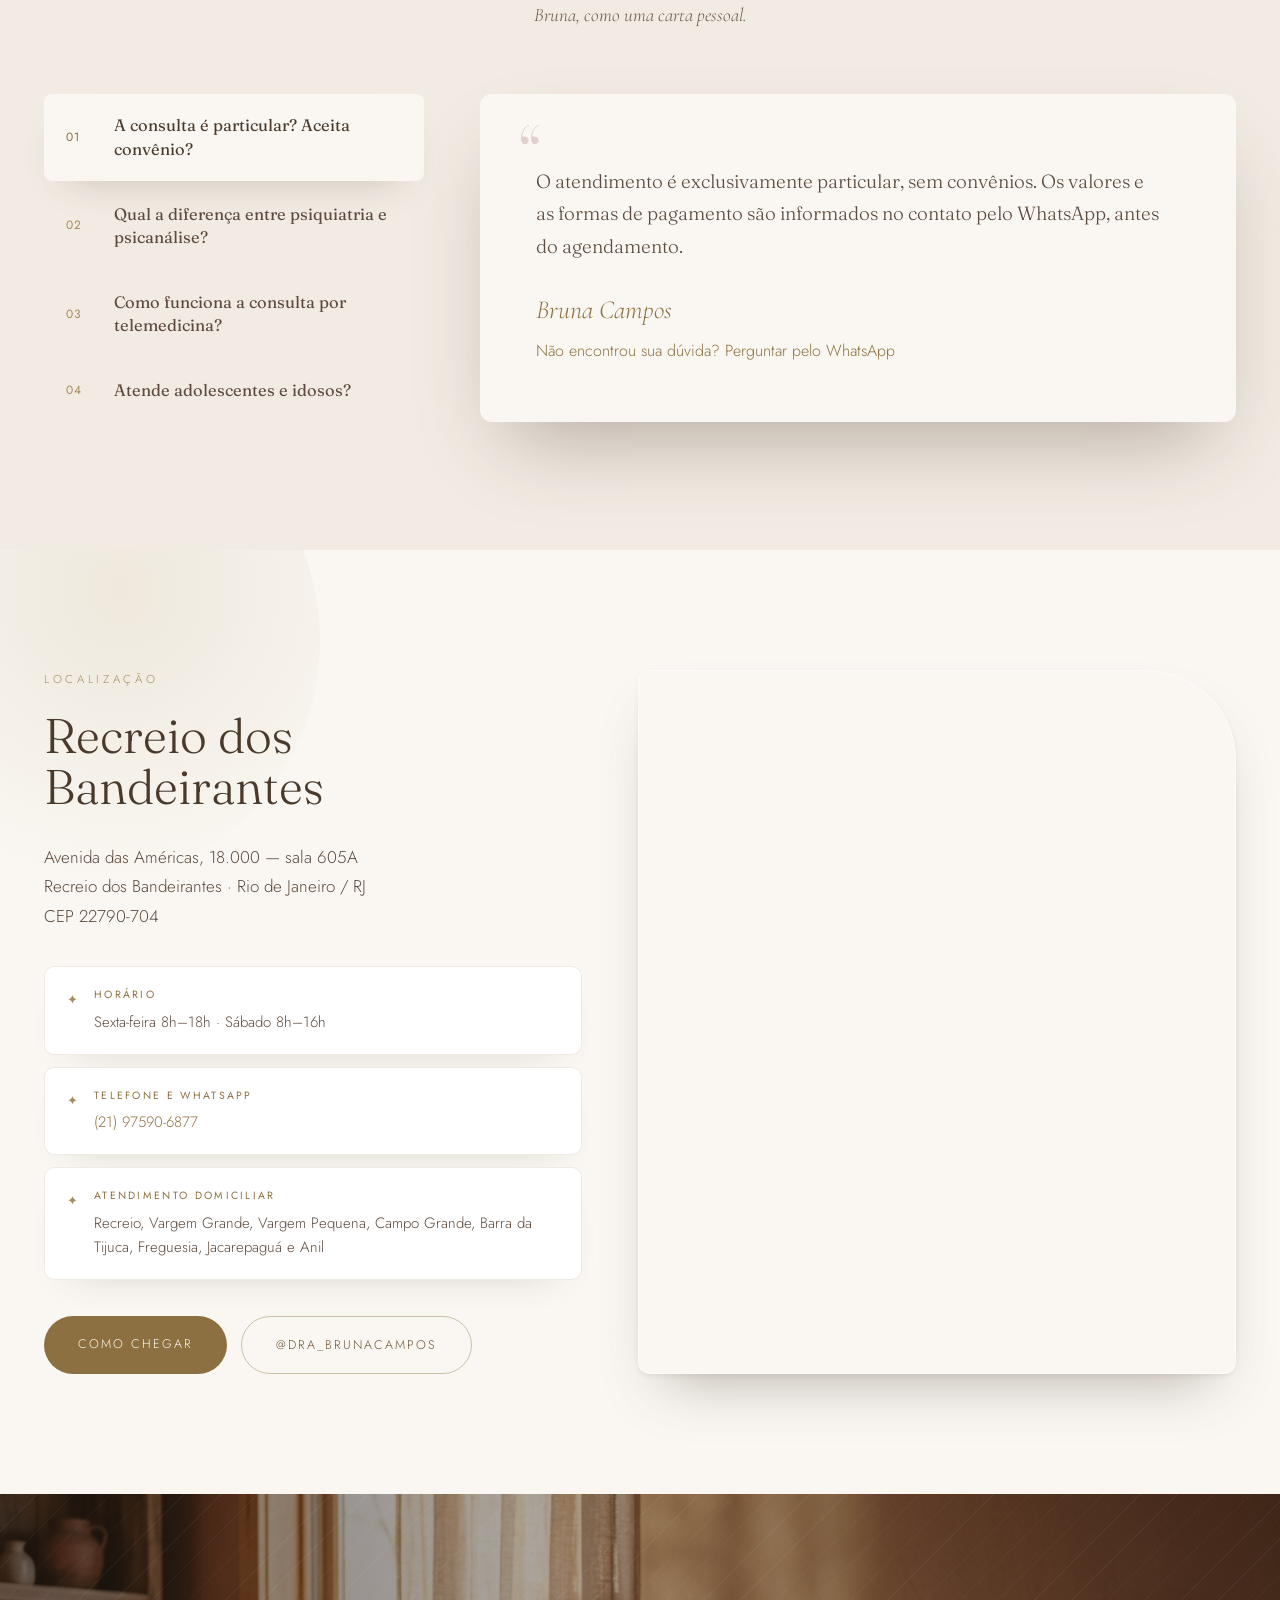
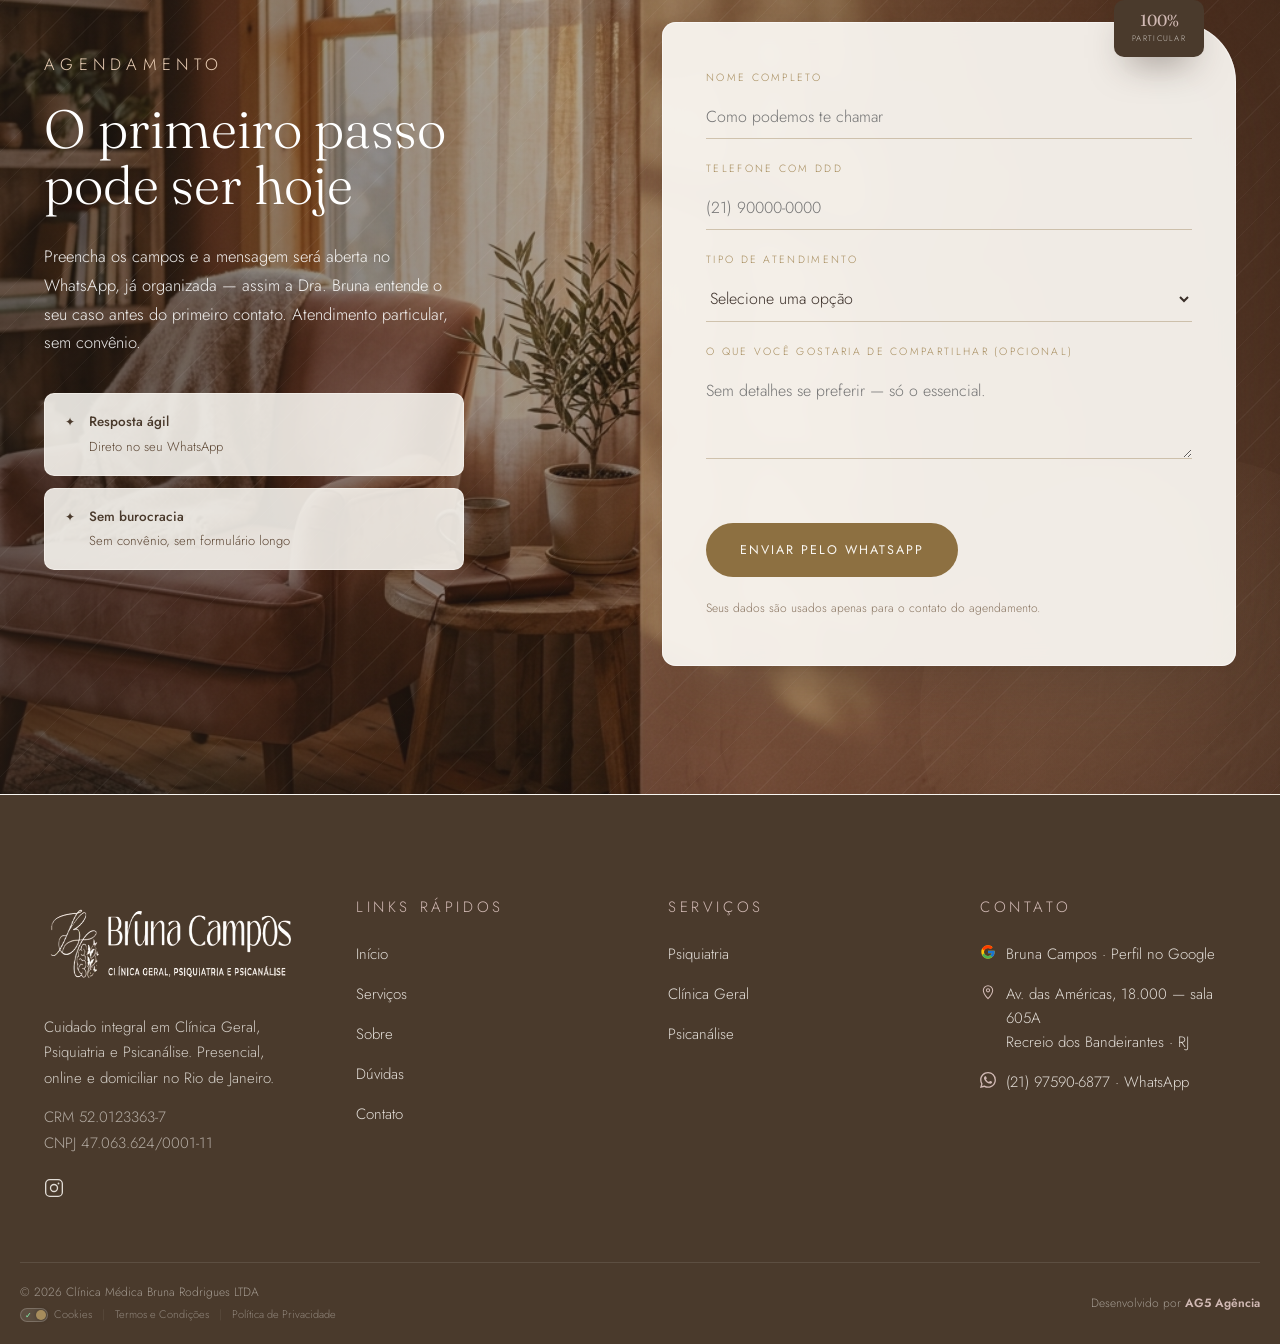
==== commit 7509f0de: "Ajustes que o cliente pediu" ====
--- a/index.html
+++ b/index.html
@@ -3,10 +3,10 @@
 <head>
 <meta charset="utf-8" />
 <meta name="viewport" content="width=device-width, initial-scale=1" />
-<title>Bruna Campos — Clínica Geral, Psiquiatria e Psicanálise | Recreio dos Bandeirantes</title>
-<meta name="description" content="Dra. Bruna Campos — médica pós-graduada em Psiquiatria e psicanalista. Cuidado integral em Clínica Geral, Psiquiatria e Psicanálise: atendimento presencial no Recreio dos Bandeirantes, online e domiciliar no Rio de Janeiro." />
+<title>Bruna Campos — Clínica Geral, Psiquiatria e Psicanálise | Rio de Janeiro</title>
+<meta name="description" content="Dra. Bruna Campos — médica pós-graduada em Psiquiatria e psicanalista. Cuidado integral em Clínica Geral, Psiquiatria e Psicanálise: atendimento presencial, online e domiciliar no Rio de Janeiro." />
 <link rel="icon" href="Assets/favicon-bruna-campos-psiquiatria-rj.ico" />
-<link rel="canonical" href="https://www.bruna-campos.ag5agencia.site/" />
+<link rel="canonical" href="https://brunacampos.ag5agencia.site/" />
 
 <!-- Geo tags (Local SEO) -->
 <meta name="geo.region" content="BR-RJ" />
@@ -16,18 +16,18 @@
 
 <!-- Open Graph -->
 <meta property="og:type" content="website" />
-<meta property="og:title" content="Bruna Campos — Clínica Geral, Psiquiatria e Psicanálise | Recreio dos Bandeirantes" />
-<meta property="og:description" content="Dra. Bruna Campos — médica pós-graduada em Psiquiatria e psicanalista. Cuidado integral em Clínica Geral, Psiquiatria e Psicanálise: atendimento presencial no Recreio dos Bandeirantes, online e domiciliar no Rio de Janeiro." />
-<meta property="og:image" content="https://www.bruna-campos.ag5agencia.site/Assets/dra-bruna-campos-consultorio-jaleco-sorriso.webp" />
-<meta property="og:url" content="https://www.bruna-campos.ag5agencia.site/" />
+<meta property="og:title" content="Bruna Campos — Clínica Geral, Psiquiatria e Psicanálise | Rio de Janeiro" />
+<meta property="og:description" content="Dra. Bruna Campos — médica pós-graduada em Psiquiatria e psicanalista. Cuidado integral em Clínica Geral, Psiquiatria e Psicanálise: atendimento presencial, online e domiciliar no Rio de Janeiro." />
+<meta property="og:image" content="https://brunacampos.ag5agencia.site/Assets/dra-bruna-campos-consultorio-jaleco-sorriso.webp" />
+<meta property="og:url" content="https://brunacampos.ag5agencia.site/" />
 <meta property="og:locale" content="pt_BR" />
 <meta property="og:site_name" content="Bruna Campos — Clínica Geral, Psiquiatria e Psicanálise" />
 
 <!-- Twitter Card -->
 <meta name="twitter:card" content="summary_large_image" />
-<meta name="twitter:title" content="Bruna Campos — Clínica Geral, Psiquiatria e Psicanálise | Recreio dos Bandeirantes" />
-<meta name="twitter:description" content="Cuidado integral em Clínica Geral, Psiquiatria e Psicanálise. Atendimento presencial no Recreio dos Bandeirantes, online e domiciliar no Rio de Janeiro." />
-<meta name="twitter:image" content="https://www.bruna-campos.ag5agencia.site/Assets/dra-bruna-campos-consultorio-jaleco-sorriso.webp" />
+<meta name="twitter:title" content="Bruna Campos — Clínica Geral, Psiquiatria e Psicanálise | Rio de Janeiro" />
+<meta name="twitter:description" content="Cuidado integral em Clínica Geral, Psiquiatria e Psicanálise. Atendimento presencial, online e domiciliar no Rio de Janeiro." />
+<meta name="twitter:image" content="https://brunacampos.ag5agencia.site/Assets/dra-bruna-campos-consultorio-jaleco-sorriso.webp" />
 
 <link rel="preconnect" href="https://fonts.googleapis.com" />
 <link rel="preconnect" href="https://fonts.gstatic.com" crossorigin />
@@ -43,17 +43,17 @@
 
     {
       "@type": "MedicalClinic",
-      "@id": "https://www.bruna-campos.ag5agencia.site/#negocio",
+      "@id": "https://brunacampos.ag5agencia.site/#negocio",
 
       "name": "Clínica de Psiquiatria e Clínica Geral no Recreio - Dra. Bruna Campos",
-      "alternateName": "Psiquiatra Recreio dos Bandeirantes RJ - Bruna Campos | Psiquiatria | Clínica Geral",
+      "alternateName": "Psiquiatra Rio de Janeiro RJ - Bruna Campos | Psiquiatria | Clínica Geral",
       "legalName": "Clínica Médica Bruna Rodrigues LTDA",
 
-      "url": "https://www.bruna-campos.ag5agencia.site/",
-      "logo": "https://www.bruna-campos.ag5agencia.site/Assets/logo-bruna-campos-psiquiatria-psicanalise.webp",
+      "url": "https://brunacampos.ag5agencia.site/",
+      "logo": "https://brunacampos.ag5agencia.site/Assets/logo-bruna-campos-psiquiatria-psicanalise.webp",
       "image": [
-        "https://www.bruna-campos.ag5agencia.site/Assets/dra-bruna-campos-consultorio-jaleco-sorriso.webp",
-        "https://www.bruna-campos.ag5agencia.site/Assets/dra-bruna-campos-sorriso-mao-rosto-consultorio.webp"
+        "https://brunacampos.ag5agencia.site/Assets/dra-bruna-campos-consultorio-jaleco-sorriso.webp",
+        "https://brunacampos.ag5agencia.site/Assets/dra-bruna-campos-sorriso-mao-rosto-consultorio.webp"
       ],
       "description": "Médica generalista, pós-graduada em Psiquiatria e psicanalista. Atendimentos presenciais, online e domiciliares para adolescentes, adultos e idosos, em Clínica Geral, Psiquiatria e Psicanálise.",
       "telephone": "+5521975906877",
@@ -104,7 +104,7 @@
         "name": "Dra. Bruna Campos",
         "jobTitle": "Médica generalista, pós-graduada em Psiquiatria e psicanalista",
         "description": "Médica generalista, pós-graduada em Psiquiatria e psicanalista, atuando com escuta ativa, empatia e tratamento individualizado em Clínica Geral, Psiquiatria e Psicanálise.",
-        "image": "https://www.bruna-campos.ag5agencia.site/Assets/dra-bruna-campos-consultorio-jaleco-sorriso.webp",
+        "image": "https://brunacampos.ag5agencia.site/Assets/dra-bruna-campos-consultorio-jaleco-sorriso.webp",
         "medicalSpecialty": ["Psychiatric", "Psychoanalytic"],
         "identifier": "CRM 52.0123363-7",
         "sameAs": ["https://www.instagram.com/dra_brunacampos/"]
@@ -112,7 +112,7 @@
 
       "hasOfferCatalog": {
         "@type": "OfferCatalog",
-        "name": "Serviços de Psiquiatra Recreio dos Bandeirantes RJ - Bruna Campos | Psiquiatria | Clínica Geral",
+        "name": "Serviços de Psiquiatra Rio de Janeiro RJ - Bruna Campos | Psiquiatria | Clínica Geral",
         "itemListElement": [
           {
             "@type": "Offer",
@@ -121,7 +121,7 @@
               "name": "Consulta presencial em Psiquiatria",
               "description": "Avaliação diagnóstica cuidadosa, condução medicamentosa quando necessária e acompanhamento contínuo.",
               "areaServed": "Rio de Janeiro – RJ",
-              "provider": { "@id": "https://www.bruna-campos.ag5agencia.site/#negocio" }
+              "provider": { "@id": "https://brunacampos.ag5agencia.site/#negocio" }
             }
           },
           {
@@ -131,7 +131,7 @@
               "name": "Consulta em telemedicina de Psiquiatria",
               "description": "Consulta por vídeo com a mesma duração e conduta da presencial, respeitando as normas do CFM.",
               "areaServed": "BR",
-              "provider": { "@id": "https://www.bruna-campos.ag5agencia.site/#negocio" }
+              "provider": { "@id": "https://brunacampos.ag5agencia.site/#negocio" }
             }
           },
           {
@@ -141,7 +141,7 @@
               "name": "Consulta domiciliar em Psiquiatria",
               "description": "Atendimento psiquiátrico realizado na residência do paciente.",
               "areaServed": "Rio de Janeiro – RJ",
-              "provider": { "@id": "https://www.bruna-campos.ag5agencia.site/#negocio" }
+              "provider": { "@id": "https://brunacampos.ag5agencia.site/#negocio" }
             }
           },
           {
@@ -151,7 +151,7 @@
               "name": "Consulta presencial em Clínica Geral",
               "description": "Avaliação clínica geral para adolescentes, adultos e idosos.",
               "areaServed": "Rio de Janeiro – RJ",
-              "provider": { "@id": "https://www.bruna-campos.ag5agencia.site/#negocio" }
+              "provider": { "@id": "https://brunacampos.ag5agencia.site/#negocio" }
             }
           },
           {
@@ -161,7 +161,7 @@
               "name": "Consulta em telemedicina de Clínica Geral",
               "description": "Consulta clínica geral por vídeo, com receita e atestado digitais quando necessário.",
               "areaServed": "BR",
-              "provider": { "@id": "https://www.bruna-campos.ag5agencia.site/#negocio" }
+              "provider": { "@id": "https://brunacampos.ag5agencia.site/#negocio" }
             }
           },
           {
@@ -171,7 +171,7 @@
               "name": "Consulta domiciliar em Clínica Geral",
               "description": "Atendimento clínico geral realizado na residência do paciente.",
               "areaServed": "Rio de Janeiro – RJ",
-              "provider": { "@id": "https://www.bruna-campos.ag5agencia.site/#negocio" }
+              "provider": { "@id": "https://brunacampos.ag5agencia.site/#negocio" }
             }
           },
           {
@@ -181,7 +181,7 @@
               "name": "Sessões de terapia presenciais em Psicanálise",
               "description": "Escuta analítica sobre a história e os sentidos por trás do sofrimento.",
               "areaServed": "Rio de Janeiro – RJ",
-              "provider": { "@id": "https://www.bruna-campos.ag5agencia.site/#negocio" }
+              "provider": { "@id": "https://brunacampos.ag5agencia.site/#negocio" }
             }
           },
           {
@@ -191,7 +191,7 @@
               "name": "Sessões de terapia online em Psicanálise",
               "description": "Sessões de psicanálise por vídeo.",
               "areaServed": "BR",
-              "provider": { "@id": "https://www.bruna-campos.ag5agencia.site/#negocio" }
+              "provider": { "@id": "https://brunacampos.ag5agencia.site/#negocio" }
             }
           }
         ]
@@ -219,27 +219,27 @@
 
     {
       "@type": "WebSite",
-      "@id": "https://www.bruna-campos.ag5agencia.site/#website",
-      "url": "https://www.bruna-campos.ag5agencia.site/",
-      "name": "Psiquiatra Recreio dos Bandeirantes RJ - Bruna Campos | Psiquiatria | Clínica Geral",
-      "publisher": { "@id": "https://www.bruna-campos.ag5agencia.site/#negocio" },
+      "@id": "https://brunacampos.ag5agencia.site/#website",
+      "url": "https://brunacampos.ag5agencia.site/",
+      "name": "Psiquiatra Rio de Janeiro RJ - Bruna Campos | Psiquiatria | Clínica Geral",
+      "publisher": { "@id": "https://brunacampos.ag5agencia.site/#negocio" },
       "inLanguage": "pt-BR"
     },
 
     {
       "@type": "WebPage",
-      "@id": "https://www.bruna-campos.ag5agencia.site/#webpage",
-      "url": "https://www.bruna-campos.ag5agencia.site/",
-      "name": "Bruna Campos — Clínica Geral, Psiquiatria e Psicanálise | Recreio dos Bandeirantes",
-      "description": "Dra. Bruna Campos — médica pós-graduada em Psiquiatria e psicanalista. Cuidado integral em Clínica Geral, Psiquiatria e Psicanálise: atendimento presencial no Recreio dos Bandeirantes, online e domiciliar no Rio de Janeiro.",
-      "isPartOf": { "@id": "https://www.bruna-campos.ag5agencia.site/#website" },
-      "about": { "@id": "https://www.bruna-campos.ag5agencia.site/#negocio" },
+      "@id": "https://brunacampos.ag5agencia.site/#webpage",
+      "url": "https://brunacampos.ag5agencia.site/",
+      "name": "Bruna Campos — Clínica Geral, Psiquiatria e Psicanálise | Rio de Janeiro",
+      "description": "Dra. Bruna Campos — médica pós-graduada em Psiquiatria e psicanalista. Cuidado integral em Clínica Geral, Psiquiatria e Psicanálise: atendimento presencial, online e domiciliar no Rio de Janeiro.",
+      "isPartOf": { "@id": "https://brunacampos.ag5agencia.site/#website" },
+      "about": { "@id": "https://brunacampos.ag5agencia.site/#negocio" },
       "inLanguage": "pt-BR"
     },
 
     {
       "@type": "FAQPage",
-      "@id": "https://www.bruna-campos.ag5agencia.site/#faq",
+      "@id": "https://brunacampos.ag5agencia.site/#faq",
       "mainEntity": [
         {
           "@type": "Question",
@@ -273,7 +273,8 @@
 <header class="header" id="header">
   <div class="wrap header__in">
     <a class="brand" href="#topo">
-      <img class="brand__logo" src="Assets/logo-bruna-campos-psiquiatria-psicanalise.webp" alt="Bruna Campos — Clínica Geral, Psiquiatria e Psicanálise" width="153" height="46" />
+      <img class="brand__logo brand__logo--desktop" src="Assets/icone-bruna-campos-monograma-desktop.webp" alt="Bruna Campos — Clínica Geral, Psiquiatria e Psicanálise" width="400" height="382" />
+      <img class="brand__logo brand__logo--mobile" src="Assets/logo-bruna-campos-psiquiatria-psicanalise.webp" alt="Bruna Campos — Clínica Geral, Psiquiatria e Psicanálise" width="153" height="46" />
     </a>
     <nav class="nav" id="nav">
       <a href="#topo"><span>Início</span></a>
@@ -296,9 +297,9 @@
   <section class="hero">
     <div class="wrap hero__in">
       <div class="hero__texto">
-        <p class="overline rv">Medicina · Psiquiatria · Psicanálise</p>
-        <h1 class="rv">Psiquiatria e Clínica Geral no Recreio dos Bandeirantes, RJ</h1>
-        <p class="hero__lead rv">Por trás de cada sintoma existe <em class="em">uma pessoa</em>. Cuidado integral que une Clínica Geral, Psiquiatria e Psicanálise — com escuta ativa, empatia e um plano de tratamento pensado para você. Atendimento presencial no Recreio dos Bandeirantes, online e domiciliar.</p>
+        <p class="overline rv hero__especialidades">Medicina · Psiquiatria · Psicanálise</p>
+        <h1 class="rv">Dra. Bruna Campos</h1>
+        <p class="hero__lead rv">Por trás de cada sintoma existe <em class="em">uma pessoa</em>. Cuidado integral que une Clínica Geral, Psiquiatria e Psicanálise — com escuta ativa, empatia e um plano de tratamento pensado para você. Atendimento presencial, online e domiciliar.</p>
         <div class="hero__cta rv">
           <a class="btn" href="https://wa.me/5521975906877?text=Ol%C3%A1%2C%20vim%20atrav%C3%A9s%20do%20site%20e%20gostaria%20de%20agendar%20uma%20consulta." target="_blank" rel="noopener">Agendar pelo WhatsApp</a>
         </div>
@@ -516,7 +517,7 @@
           <article class="processo__passo rv">
             <span class="processo__num">02</span>
             <h4>Alinhamento</h4>
-            <p>Combinamos juntas o formato — presencial, online ou domiciliar —, horário e valores, sem letras miúdas.</p>
+            <p>Combinamos juntos o formato — presencial, online ou domiciliar —, horário e valores, sem letras miúdas.</p>
           </article>
 
           <article class="processo__passo rv">
@@ -620,10 +621,6 @@
       </div>
       <div class="local__mapa rv">
         <iframe title="Mapa do consultório" src="https://www.google.com/maps?q=Avenida+das+Am%C3%A9ricas+18000+Recreio+dos+Bandeirantes+Rio+de+Janeiro&amp;output=embed" loading="lazy" referrerpolicy="no-referrer-when-downgrade"></iframe>
-        <span class="local__selo">
-          <strong>Presencial</strong>
-          <span>Online · Domiciliar</span>
-        </span>
       </div>
     </div>
   </section>
--- a/style.css
+++ b/style.css
@@ -112,7 +112,7 @@
 .brand { display: flex; align-items: center; gap: 12px; flex: 0 0 auto; position: relative; }
 .brand__logo {
   display: block;
-  height: 46px;
+  height: 58px;
   width: auto;
   /* a arte é clara (pensada p/ fundo escuro) — filtro converte pra tom dourado-escuro legível em fundo claro */
   filter: brightness(0) saturate(100%) invert(37%) sepia(24%) saturate(944%) hue-rotate(358deg) brightness(93%) contrast(88%);
@@ -120,6 +120,10 @@
   transition: transform 420ms var(--ease), opacity 300ms ease;
 }
 .brand:hover .brand__logo { transform: scale(1.03); opacity: 1; }
+
+/* desktop usa só o monograma (ícone); mobile mantém a logo completa com o nome */
+.brand__logo--desktop { display: block; height: 52px; width: auto; }
+.brand__logo--mobile { display: none; }
 
 .nav {
   margin-left: auto;
@@ -1362,6 +1366,10 @@
 
 @media (max-width: 768px) {
   :root { --header-h: 92px; }
+
+  /* mobile volta a usar a logo completa (com o nome); desktop usa só o monograma */
+  .brand__logo--desktop { display: none; }
+  .brand__logo--mobile { display: block; height: 50px; width: auto; }
 
   /* carrossel de fotos entre o texto, de forma estratégica */
   .sobre__in { display: grid; grid-template-columns: 1fr; gap: 0; }
@@ -1578,7 +1586,7 @@
   .header__in { padding: 8px 8px 8px 16px; }
   .servicos__grid { grid-template-columns: 1fr; }
   .servico-card { min-height: 460px; }
-  .brand__logo { height: 42px; }
+  .brand__logo--mobile { height: 50px; }
   .sinais__grid { grid-template-columns: 1fr; }
   .sobre__aspas { font-size: 100px; top: -34px; left: -6px; }
   .leque__mono { width: 62px; height: 62px; top: -14px; right: -8px; }
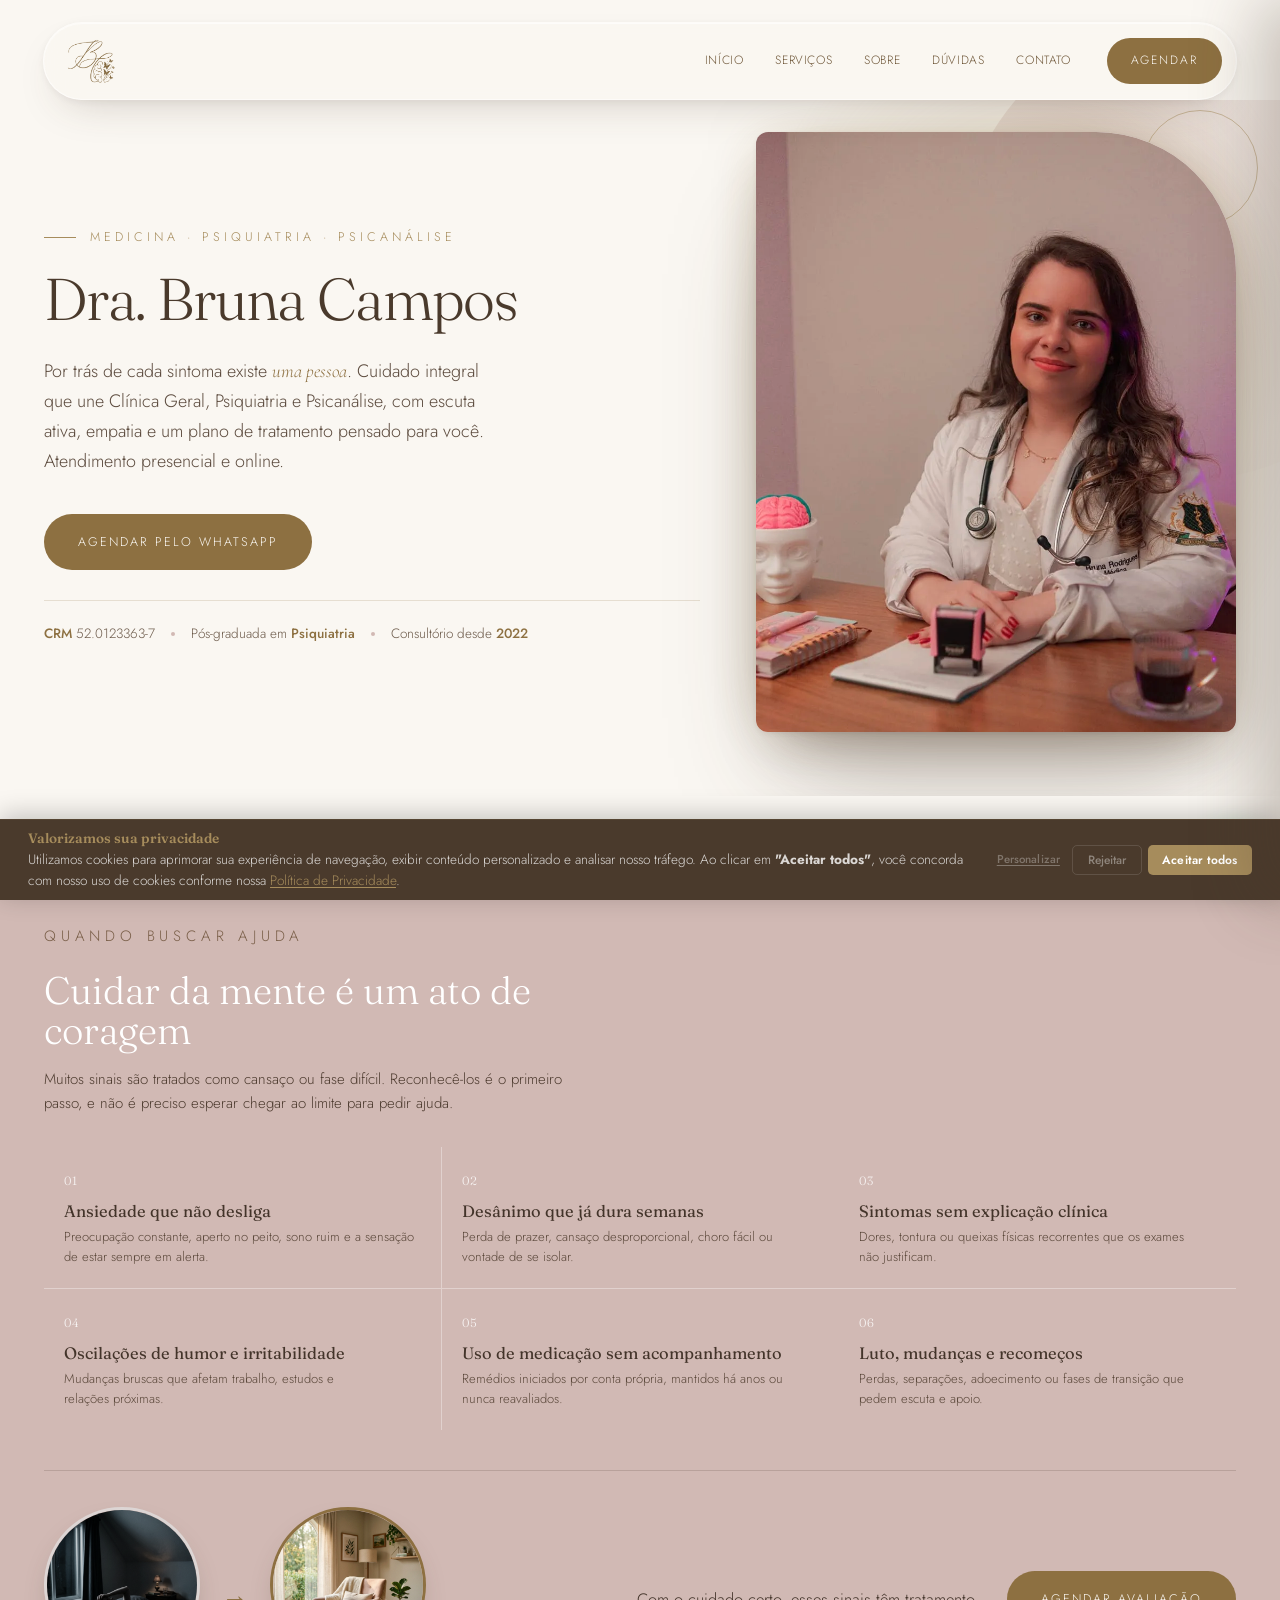
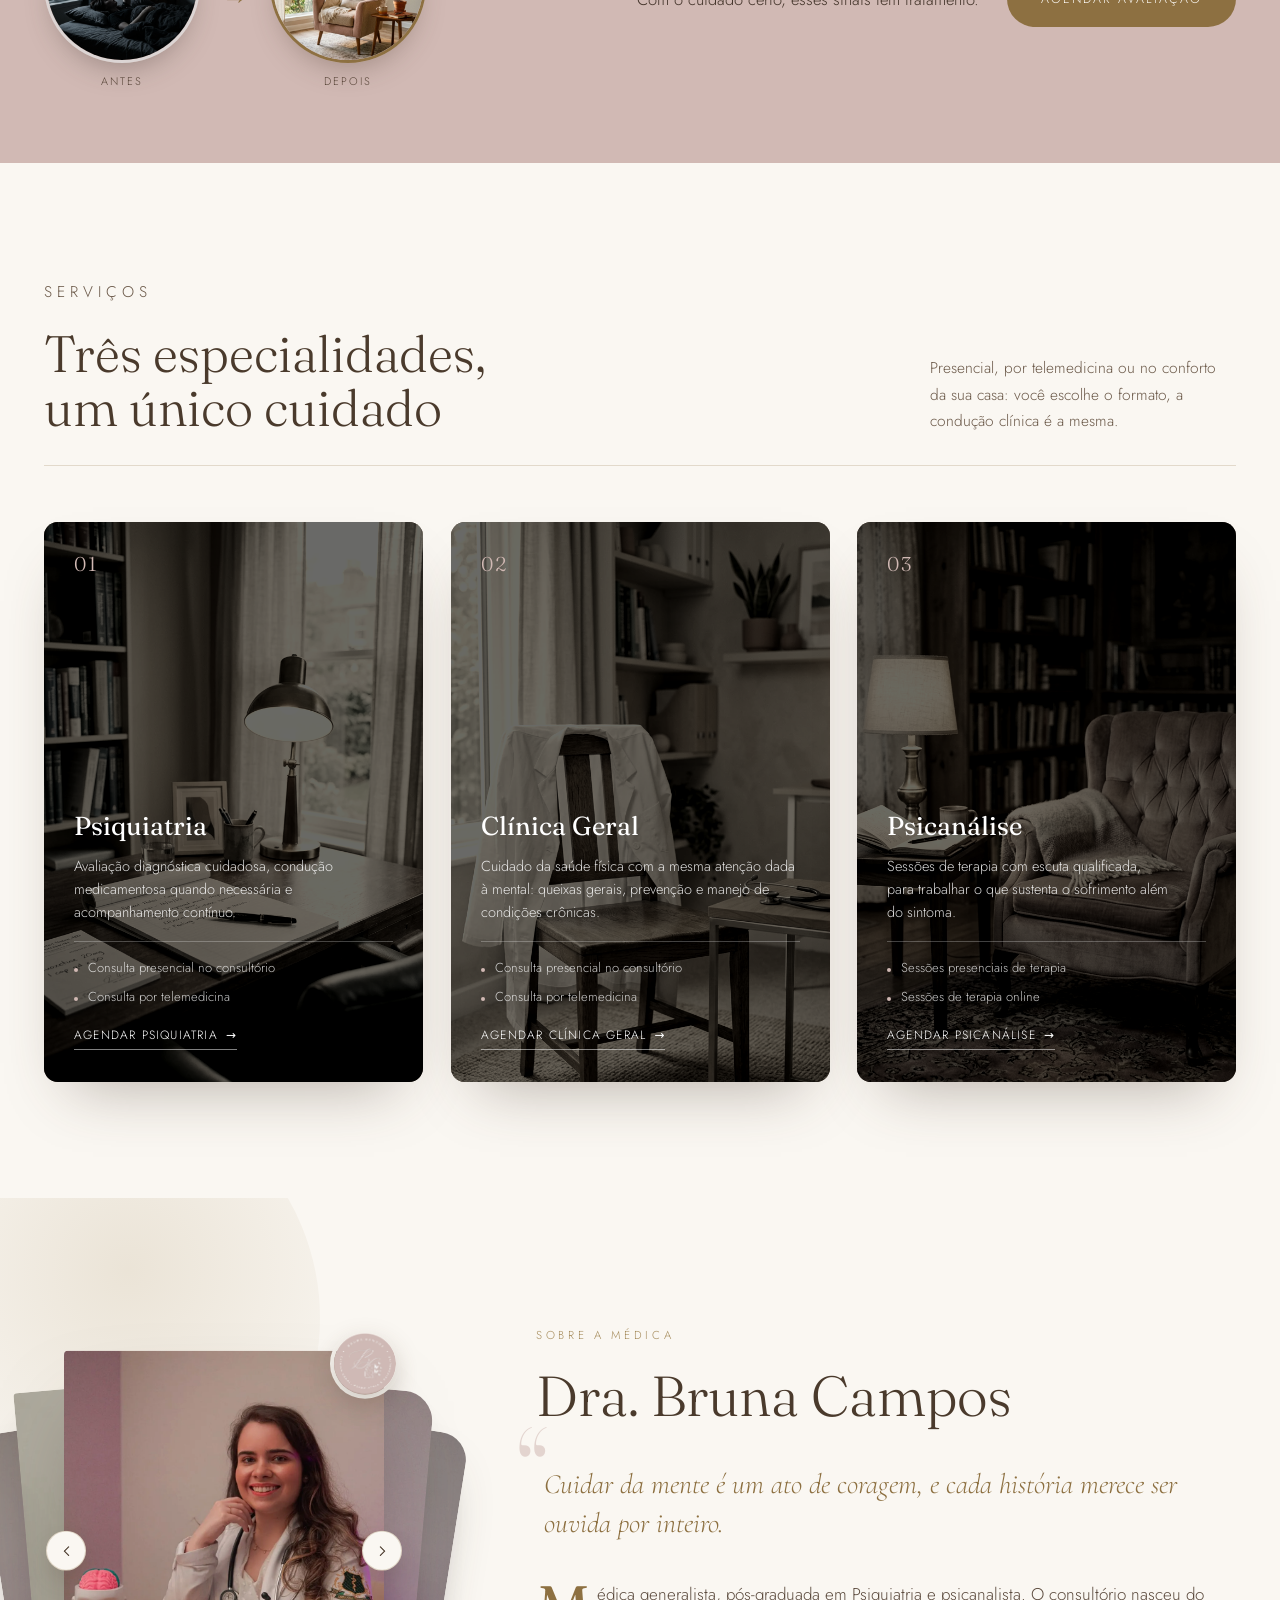
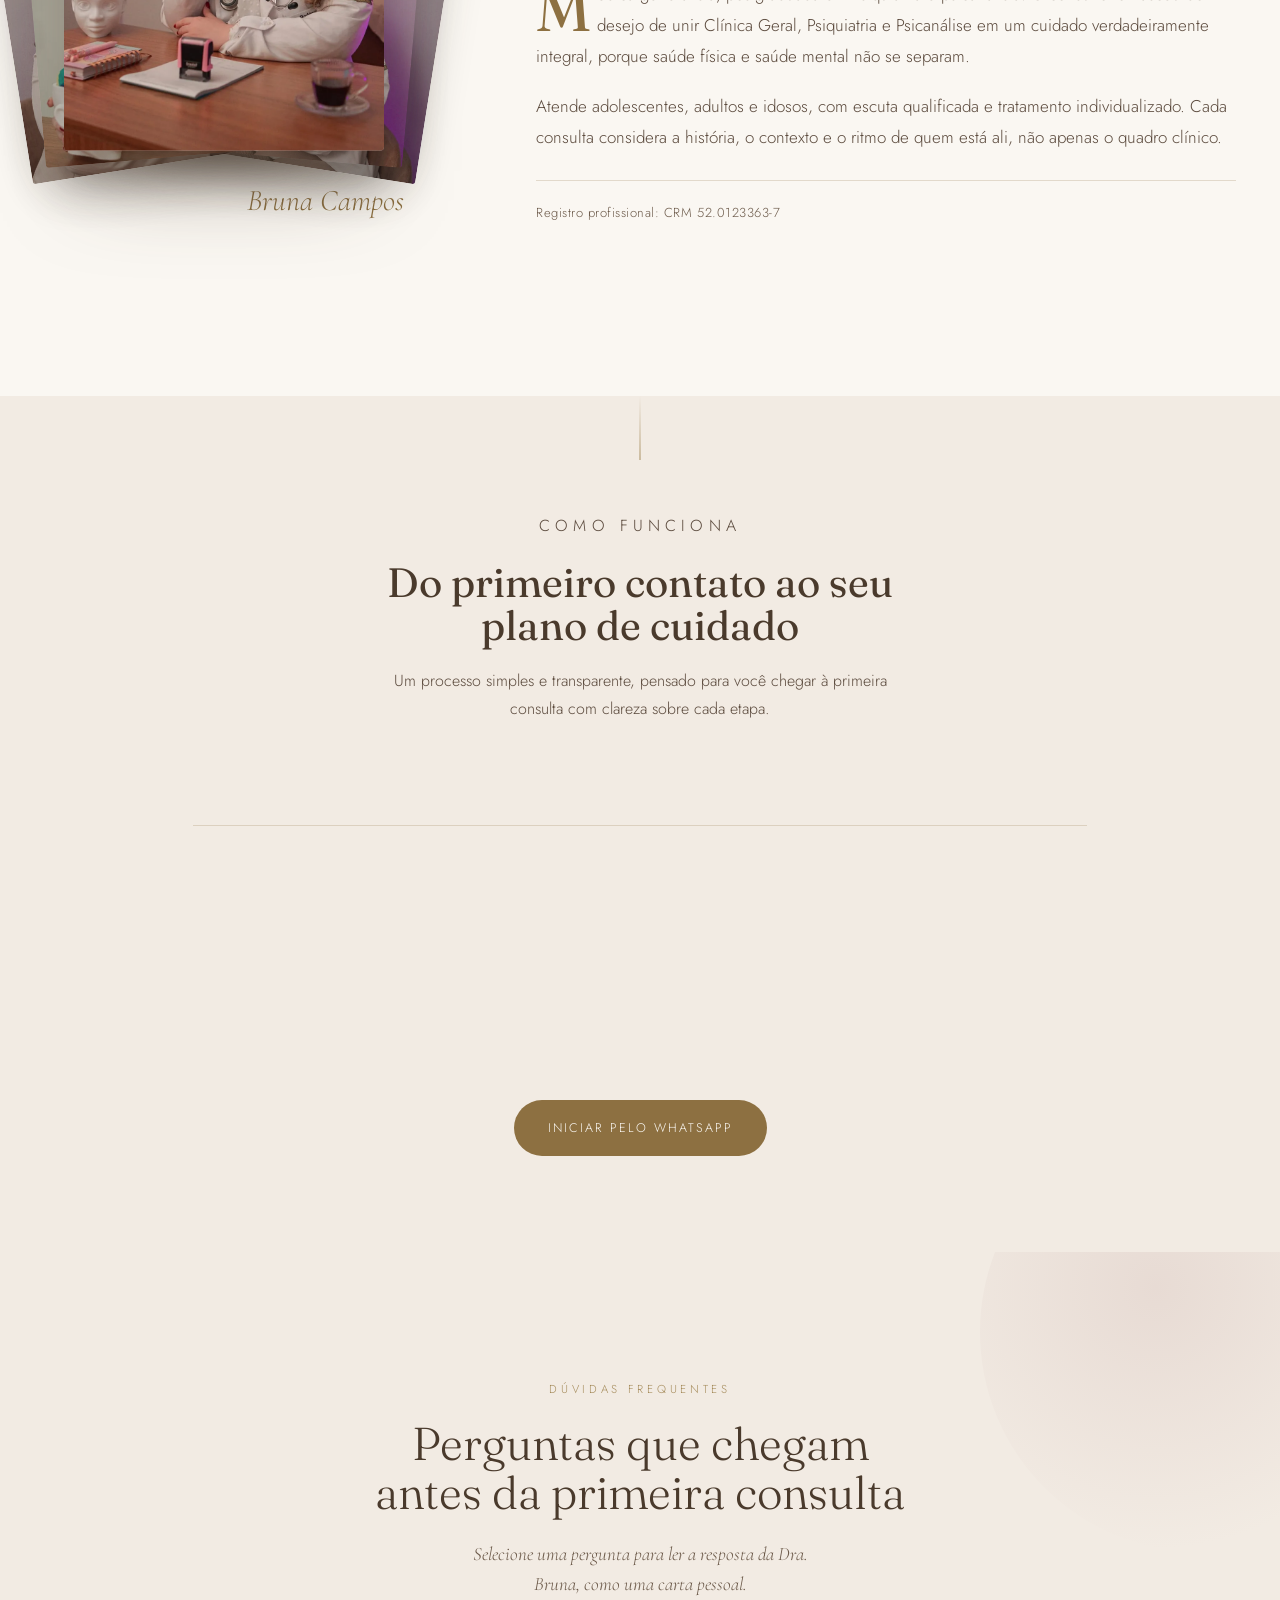
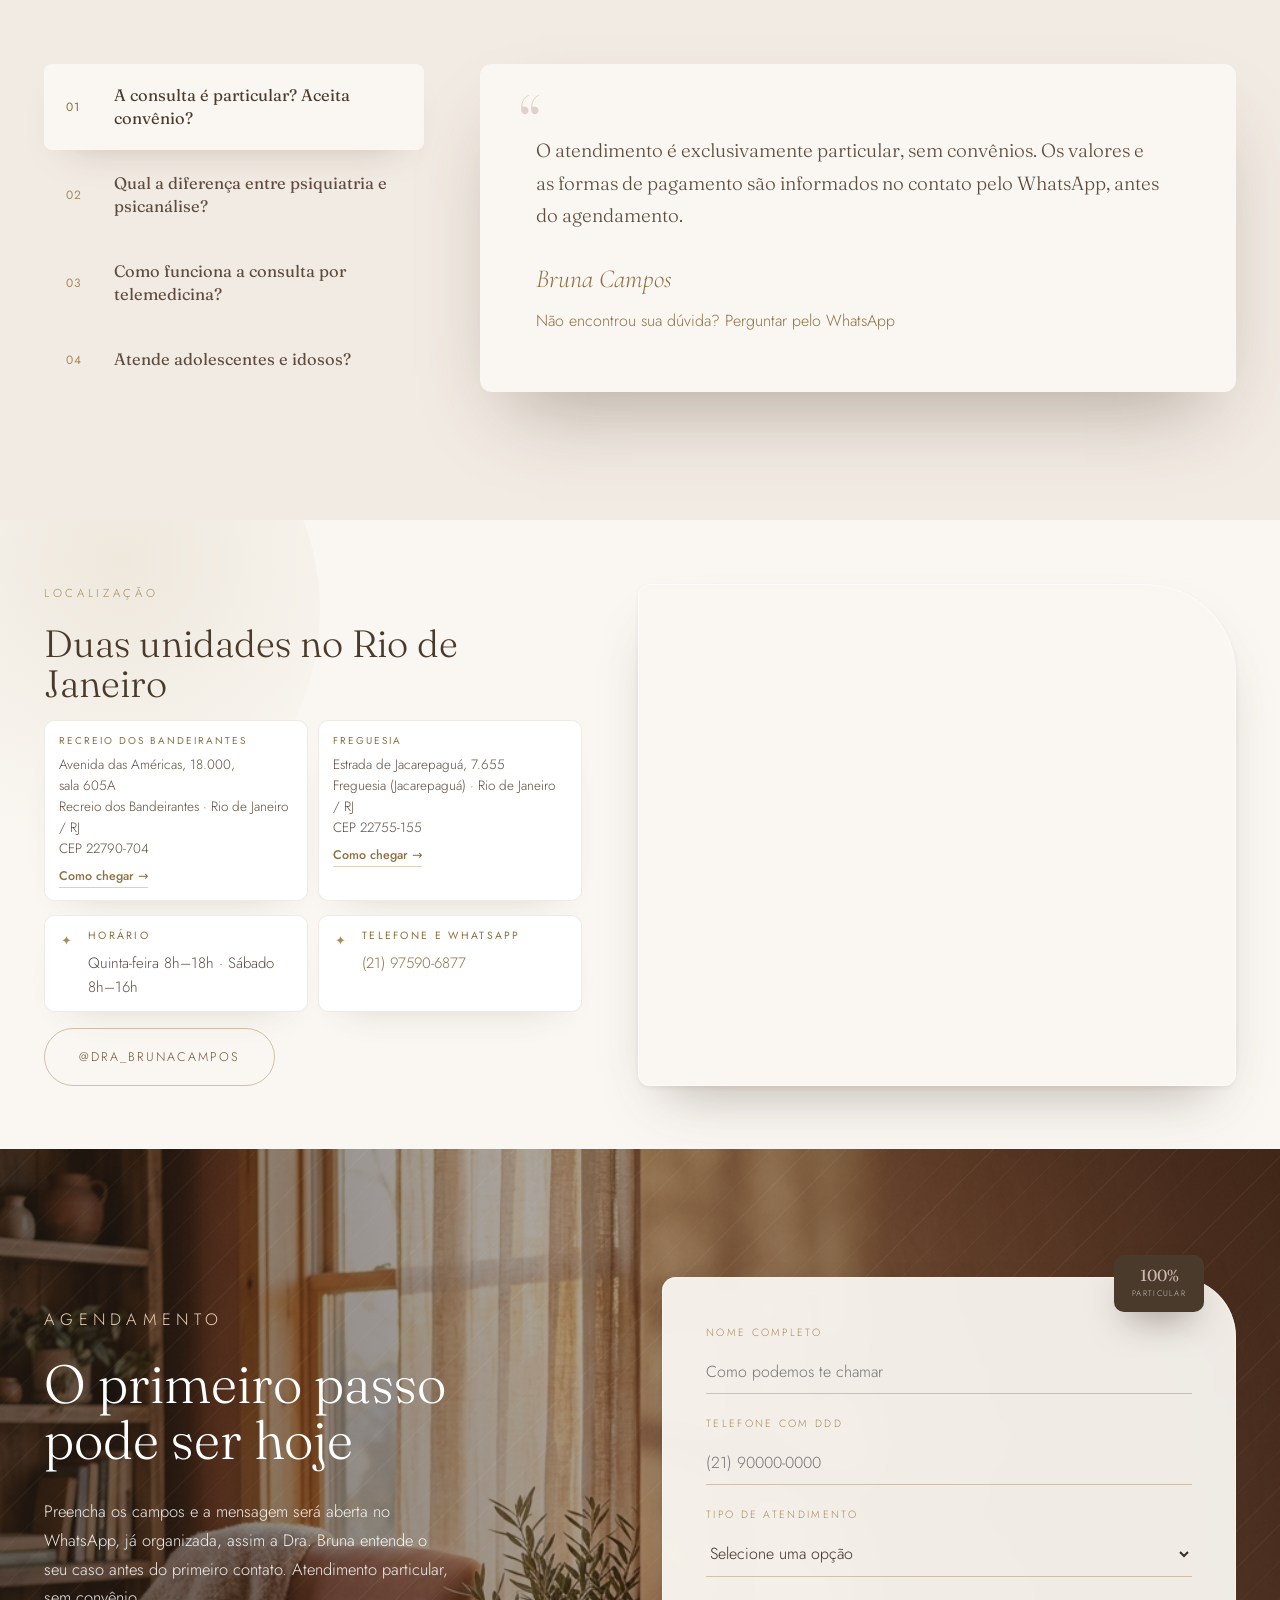
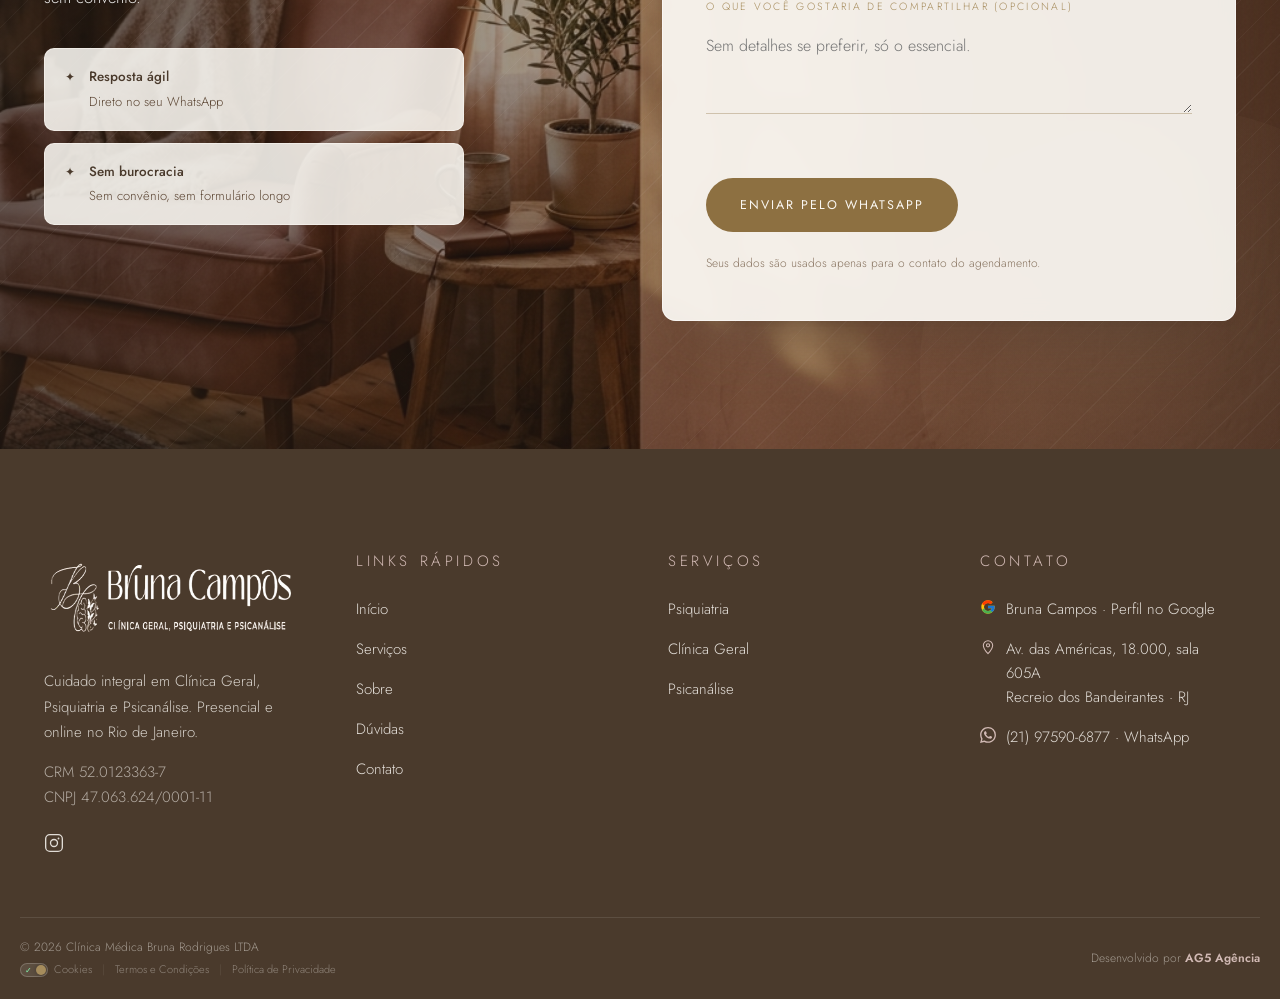
==== commit 00d28b77: "Ajuste de texto" ====
--- a/index.html
+++ b/index.html
@@ -3,8 +3,8 @@
 <head>
 <meta charset="utf-8" />
 <meta name="viewport" content="width=device-width, initial-scale=1" />
-<title>Bruna Campos — Clínica Geral, Psiquiatria e Psicanálise | Rio de Janeiro</title>
-<meta name="description" content="Dra. Bruna Campos — médica pós-graduada em Psiquiatria e psicanalista. Cuidado integral em Clínica Geral, Psiquiatria e Psicanálise: atendimento presencial, online e domiciliar no Rio de Janeiro." />
+<title>Bruna Campos: Clínica Geral, Psiquiatria e Psicanálise | Rio de Janeiro</title>
+<meta name="description" content="Dra. Bruna Campos, médica pós-graduada em Psiquiatria e psicanalista. Cuidado integral em Clínica Geral, Psiquiatria e Psicanálise: atendimento presencial e online no Rio de Janeiro." />
 <link rel="icon" href="Assets/favicon-bruna-campos-psiquiatria-rj.ico" />
 <link rel="canonical" href="https://brunacampos.ag5agencia.site/" />
 
@@ -16,17 +16,17 @@
 
 <!-- Open Graph -->
 <meta property="og:type" content="website" />
-<meta property="og:title" content="Bruna Campos — Clínica Geral, Psiquiatria e Psicanálise | Rio de Janeiro" />
-<meta property="og:description" content="Dra. Bruna Campos — médica pós-graduada em Psiquiatria e psicanalista. Cuidado integral em Clínica Geral, Psiquiatria e Psicanálise: atendimento presencial, online e domiciliar no Rio de Janeiro." />
+<meta property="og:title" content="Bruna Campos: Clínica Geral, Psiquiatria e Psicanálise | Rio de Janeiro" />
+<meta property="og:description" content="Dra. Bruna Campos, médica pós-graduada em Psiquiatria e psicanalista. Cuidado integral em Clínica Geral, Psiquiatria e Psicanálise: atendimento presencial e online no Rio de Janeiro." />
 <meta property="og:image" content="https://brunacampos.ag5agencia.site/Assets/dra-bruna-campos-consultorio-jaleco-sorriso.webp" />
 <meta property="og:url" content="https://brunacampos.ag5agencia.site/" />
 <meta property="og:locale" content="pt_BR" />
-<meta property="og:site_name" content="Bruna Campos — Clínica Geral, Psiquiatria e Psicanálise" />
+<meta property="og:site_name" content="Bruna Campos: Clínica Geral, Psiquiatria e Psicanálise" />
 
 <!-- Twitter Card -->
 <meta name="twitter:card" content="summary_large_image" />
-<meta name="twitter:title" content="Bruna Campos — Clínica Geral, Psiquiatria e Psicanálise | Rio de Janeiro" />
-<meta name="twitter:description" content="Cuidado integral em Clínica Geral, Psiquiatria e Psicanálise. Atendimento presencial, online e domiciliar no Rio de Janeiro." />
+<meta name="twitter:title" content="Bruna Campos: Clínica Geral, Psiquiatria e Psicanálise | Rio de Janeiro" />
+<meta name="twitter:description" content="Cuidado integral em Clínica Geral, Psiquiatria e Psicanálise. Atendimento presencial e online no Rio de Janeiro." />
 <meta name="twitter:image" content="https://brunacampos.ag5agencia.site/Assets/dra-bruna-campos-consultorio-jaleco-sorriso.webp" />
 
 <link rel="preconnect" href="https://fonts.googleapis.com" />
@@ -55,7 +55,7 @@
         "https://brunacampos.ag5agencia.site/Assets/dra-bruna-campos-consultorio-jaleco-sorriso.webp",
         "https://brunacampos.ag5agencia.site/Assets/dra-bruna-campos-sorriso-mao-rosto-consultorio.webp"
       ],
-      "description": "Médica generalista, pós-graduada em Psiquiatria e psicanalista. Atendimentos presenciais, online e domiciliares para adolescentes, adultos e idosos, em Clínica Geral, Psiquiatria e Psicanálise.",
+      "description": "Médica generalista, pós-graduada em Psiquiatria e psicanalista. Atendimentos presenciais e online para adolescentes, adultos e idosos, em Clínica Geral, Psiquiatria e Psicanálise.",
       "telephone": "+5521975906877",
       "priceRange": "$$",
       "currenciesAccepted": "BRL",
@@ -63,7 +63,7 @@
 
       "address": {
         "@type": "PostalAddress",
-        "streetAddress": "Avenida das Américas, 18.000 — sala 605A",
+        "streetAddress": "Avenida das Américas, 18.000, sala 605A",
         "addressLocality": "Rio de Janeiro",
         "addressRegion": "RJ",
         "postalCode": "22790-704",
@@ -77,7 +77,7 @@
       },
 
       "openingHoursSpecification": [
-        { "@type": "OpeningHoursSpecification", "dayOfWeek": "Friday", "opens": "08:00", "closes": "18:00" },
+        { "@type": "OpeningHoursSpecification", "dayOfWeek": "Thursday", "opens": "08:00", "closes": "18:00" },
         { "@type": "OpeningHoursSpecification", "dayOfWeek": "Saturday", "opens": "08:00", "closes": "16:00" }
       ],
 
@@ -138,16 +138,6 @@
             "@type": "Offer",
             "itemOffered": {
               "@type": "Service",
-              "name": "Consulta domiciliar em Psiquiatria",
-              "description": "Atendimento psiquiátrico realizado na residência do paciente.",
-              "areaServed": "Rio de Janeiro – RJ",
-              "provider": { "@id": "https://brunacampos.ag5agencia.site/#negocio" }
-            }
-          },
-          {
-            "@type": "Offer",
-            "itemOffered": {
-              "@type": "Service",
               "name": "Consulta presencial em Clínica Geral",
               "description": "Avaliação clínica geral para adolescentes, adultos e idosos.",
               "areaServed": "Rio de Janeiro – RJ",
@@ -161,16 +151,6 @@
               "name": "Consulta em telemedicina de Clínica Geral",
               "description": "Consulta clínica geral por vídeo, com receita e atestado digitais quando necessário.",
               "areaServed": "BR",
-              "provider": { "@id": "https://brunacampos.ag5agencia.site/#negocio" }
-            }
-          },
-          {
-            "@type": "Offer",
-            "itemOffered": {
-              "@type": "Service",
-              "name": "Consulta domiciliar em Clínica Geral",
-              "description": "Atendimento clínico geral realizado na residência do paciente.",
-              "areaServed": "Rio de Janeiro – RJ",
               "provider": { "@id": "https://brunacampos.ag5agencia.site/#negocio" }
             }
           },
@@ -230,8 +210,8 @@
       "@type": "WebPage",
       "@id": "https://brunacampos.ag5agencia.site/#webpage",
       "url": "https://brunacampos.ag5agencia.site/",
-      "name": "Bruna Campos — Clínica Geral, Psiquiatria e Psicanálise | Rio de Janeiro",
-      "description": "Dra. Bruna Campos — médica pós-graduada em Psiquiatria e psicanalista. Cuidado integral em Clínica Geral, Psiquiatria e Psicanálise: atendimento presencial, online e domiciliar no Rio de Janeiro.",
+      "name": "Bruna Campos: Clínica Geral, Psiquiatria e Psicanálise | Rio de Janeiro",
+      "description": "Dra. Bruna Campos, médica pós-graduada em Psiquiatria e psicanalista. Cuidado integral em Clínica Geral, Psiquiatria e Psicanálise: atendimento presencial e online no Rio de Janeiro.",
       "isPartOf": { "@id": "https://brunacampos.ag5agencia.site/#website" },
       "about": { "@id": "https://brunacampos.ag5agencia.site/#negocio" },
       "inLanguage": "pt-BR"
@@ -273,8 +253,8 @@
 <header class="header" id="header">
   <div class="wrap header__in">
     <a class="brand" href="#topo">
-      <img class="brand__logo brand__logo--desktop" src="Assets/icone-bruna-campos-monograma-desktop.webp" alt="Bruna Campos — Clínica Geral, Psiquiatria e Psicanálise" width="400" height="382" />
-      <img class="brand__logo brand__logo--mobile" src="Assets/logo-bruna-campos-psiquiatria-psicanalise.webp" alt="Bruna Campos — Clínica Geral, Psiquiatria e Psicanálise" width="153" height="46" />
+      <img class="brand__logo brand__logo--desktop" src="Assets/icone-bruna-campos-monograma-desktop.webp" alt="Bruna Campos: Clínica Geral, Psiquiatria e Psicanálise" width="400" height="382" />
+      <img class="brand__logo brand__logo--mobile" src="Assets/logo-bruna-campos-psiquiatria-psicanalise.webp" alt="Bruna Campos: Clínica Geral, Psiquiatria e Psicanálise" width="153" height="46" />
     </a>
     <nav class="nav" id="nav">
       <a href="#topo"><span>Início</span></a>
@@ -299,7 +279,7 @@
       <div class="hero__texto">
         <p class="overline rv hero__especialidades">Medicina · Psiquiatria · Psicanálise</p>
         <h1 class="rv">Dra. Bruna Campos</h1>
-        <p class="hero__lead rv">Por trás de cada sintoma existe <em class="em">uma pessoa</em>. Cuidado integral que une Clínica Geral, Psiquiatria e Psicanálise — com escuta ativa, empatia e um plano de tratamento pensado para você. Atendimento presencial, online e domiciliar.</p>
+        <p class="hero__lead rv">Por trás de cada sintoma existe <em class="em">uma pessoa</em>. Cuidado integral que une Clínica Geral, Psiquiatria e Psicanálise, com escuta ativa, empatia e um plano de tratamento pensado para você. Atendimento presencial e online.</p>
         <div class="hero__cta rv">
           <a class="btn" href="https://wa.me/5521975906877?text=Ol%C3%A1%2C%20vim%20atrav%C3%A9s%20do%20site%20e%20gostaria%20de%20agendar%20uma%20consulta." target="_blank" rel="noopener">Agendar pelo WhatsApp</a>
         </div>
@@ -324,7 +304,7 @@
       <div class="sinais__intro">
         <p class="overline">Quando buscar ajuda</p>
         <h2 class="rv">Cuidar da mente é um ato de coragem</h2>
-        <p>Muitos sinais são tratados como cansaço ou fase difícil. Reconhecê-los é o primeiro passo — e não é preciso esperar chegar ao limite para pedir ajuda.</p>
+        <p>Muitos sinais são tratados como cansaço ou fase difícil. Reconhecê-los é o primeiro passo, e não é preciso esperar chegar ao limite para pedir ajuda.</p>
       </div>
       <div class="sinais__grid">
         <article class="sinal rv">
@@ -364,12 +344,12 @@
       <div class="antes-depois rv">
         <div class="antes-depois__fotos">
           <figure class="antes-depois__foto">
-            <img src="Assets/problema-ansiedade-noite-insonia.webp" alt="Pessoa acordada tarde da noite, insone — representação do peso da ansiedade não tratada" loading="lazy" width="400" height="400" />
+            <img src="Assets/problema-ansiedade-noite-insonia.webp" alt="Pessoa acordada tarde da noite, insone: representação do peso da ansiedade não tratada" loading="lazy" width="400" height="400" />
             <figcaption>Antes</figcaption>
           </figure>
           <span class="antes-depois__seta" aria-hidden="true">→</span>
           <figure class="antes-depois__foto antes-depois__foto--ouro">
-            <img src="Assets/solucao-consultorio-acolhedor-luz-natural.webp" alt="Ambiente de consultório acolhedor e luminoso — representação do cuidado no tratamento" loading="lazy" width="400" height="400" />
+            <img src="Assets/solucao-consultorio-acolhedor-luz-natural.webp" alt="Ambiente de consultório acolhedor e luminoso: representação do cuidado no tratamento" loading="lazy" width="400" height="400" />
             <figcaption>Depois</figcaption>
           </figure>
         </div>
@@ -388,7 +368,7 @@
           <p class="overline">Serviços</p>
           <h2>Três especialidades,<br />um único cuidado</h2>
         </div>
-        <p>Presencial, por telemedicina ou no conforto da sua casa — você escolhe o formato, a condução clínica é a mesma.</p>
+        <p>Presencial, por telemedicina ou no conforto da sua casa: você escolhe o formato, a condução clínica é a mesma.</p>
       </div>
 
       <div class="servicos__grid">
@@ -403,7 +383,6 @@
             <ul>
               <li>Consulta presencial no consultório</li>
               <li>Consulta por telemedicina</li>
-              <li>Consulta domiciliar</li>
             </ul>
             <a class="servico-card__cta" href="https://wa.me/5521975906877?text=Ol%C3%A1%2C%20vim%20atrav%C3%A9s%20do%20site%20e%20gostaria%20de%20agendar%20uma%20consulta%20de%20Psiquiatria." target="_blank" rel="noopener">Agendar Psiquiatria <span>→</span></a>
           </div>
@@ -420,7 +399,6 @@
             <ul>
               <li>Consulta presencial no consultório</li>
               <li>Consulta por telemedicina</li>
-              <li>Consulta domiciliar</li>
             </ul>
             <a class="servico-card__cta" href="https://wa.me/5521975906877?text=Ol%C3%A1%2C%20vim%20atrav%C3%A9s%20do%20site%20e%20gostaria%20de%20agendar%20uma%20consulta%20de%20Cl%C3%ADnica%20Geral." target="_blank" rel="noopener">Agendar Clínica Geral <span>→</span></a>
           </div>
@@ -485,13 +463,13 @@
         <h2>Dra. Bruna Campos</h2>
         <blockquote class="sobre__citacao">
           <span class="sobre__aspas" aria-hidden="true">“</span>
-          Cuidar da mente é um ato de coragem — e cada história merece ser ouvida por inteiro.
+          Cuidar da mente é um ato de coragem, e cada história merece ser ouvida por inteiro.
         </blockquote>
         <div class="sobre__corpo">
-          <p><span class="sobre__capitular">M</span>édica generalista, pós-graduada em Psiquiatria e psicanalista. O consultório nasceu do desejo de unir Clínica Geral, Psiquiatria e Psicanálise em um cuidado verdadeiramente integral — porque saúde física e saúde mental não se separam.</p>
-          <p>Atende adolescentes, adultos e idosos, com escuta qualificada e tratamento individualizado. Cada consulta considera a história, o contexto e o ritmo de quem está ali — não apenas o quadro clínico.</p>
-        </div>
-        <p class="sobre__crm">Registro profissional — CRM 52.0123363-7</p>
+          <p><span class="sobre__capitular">M</span>édica generalista, pós-graduada em Psiquiatria e psicanalista. O consultório nasceu do desejo de unir Clínica Geral, Psiquiatria e Psicanálise em um cuidado verdadeiramente integral, porque saúde física e saúde mental não se separam.</p>
+          <p>Atende adolescentes, adultos e idosos, com escuta qualificada e tratamento individualizado. Cada consulta considera a história, o contexto e o ritmo de quem está ali, não apenas o quadro clínico.</p>
+        </div>
+        <p class="sobre__crm">Registro profissional: CRM 52.0123363-7</p>
       </div>
     </div>
   </section>
@@ -517,13 +495,13 @@
           <article class="processo__passo rv">
             <span class="processo__num">02</span>
             <h4>Alinhamento</h4>
-            <p>Combinamos juntos o formato — presencial, online ou domiciliar —, horário e valores, sem letras miúdas.</p>
+            <p>Combinamos juntos o formato (presencial ou online), horário e valores, sem letras miúdas.</p>
           </article>
 
           <article class="processo__passo rv">
             <span class="processo__num">03</span>
             <h4>Primeira consulta</h4>
-            <p>Avaliação cuidadosa, com tempo dedicado à sua história — não apenas ao sintoma que trouxe você aqui.</p>
+            <p>Avaliação cuidadosa, com tempo dedicado à sua história, não apenas ao sintoma que trouxe você aqui.</p>
           </article>
 
           <article class="processo__passo rv">
@@ -598,24 +576,32 @@
     <div class="wrap local__in">
       <div class="local__info rv">
         <p class="overline">Localização</p>
-        <h2>Recreio dos Bandeirantes</h2>
-        <p class="local__end">Avenida das Américas, 18.000 — sala 605A<br />Recreio dos Bandeirantes · Rio de Janeiro / RJ<br />CEP 22790-704</p>
+        <h2>Duas unidades no Rio de Janeiro</h2>
+
+        <div class="local__unidades">
+          <article class="local__unidade">
+            <p class="local__unidade-nome">Recreio dos Bandeirantes</p>
+            <p class="local__end">Avenida das Américas, 18.000, sala 605A<br />Recreio dos Bandeirantes · Rio de Janeiro / RJ<br />CEP 22790-704</p>
+            <a class="link-sub local__rota" href="https://www.google.com/maps/dir/?api=1&amp;destination=Avenida%20das%20Am%C3%A9ricas%2018000%2C%20Recreio%20dos%20Bandeirantes%2C%20Rio%20de%20Janeiro%20-%20RJ%2C%2022790-704" target="_blank" rel="noopener">Como chegar →</a>
+          </article>
+          <article class="local__unidade">
+            <p class="local__unidade-nome">Freguesia</p>
+            <p class="local__end">Estrada de Jacarepaguá, 7.655<br />Freguesia (Jacarepaguá) · Rio de Janeiro / RJ<br />CEP 22755-155</p>
+            <a class="link-sub local__rota" href="https://www.google.com/maps/dir/?api=1&amp;destination=Estrada%20de%20Jacarepagu%C3%A1%2C%207655%2C%20Freguesia%2C%20Rio%20de%20Janeiro%20-%20RJ%2C%2022755-155" target="_blank" rel="noopener">Como chegar →</a>
+          </article>
+        </div>
+
         <div class="local__dados">
           <div>
             <span class="local__icone" aria-hidden="true">✦</span>
-            <p><strong>Horário</strong>Sexta-feira 8h–18h · Sábado 8h–16h</p>
+            <p><strong>Horário</strong>Quinta-feira 8h–18h · Sábado 8h–16h</p>
           </div>
           <div>
             <span class="local__icone" aria-hidden="true">✦</span>
             <p><strong>Telefone e WhatsApp</strong><a href="https://wa.me/5521975906877?text=Ol%C3%A1%2C%20vim%20atrav%C3%A9s%20do%20site%20e%20gostaria%20de%20agendar%20uma%20consulta." target="_blank" rel="noopener">(21) 97590-6877</a></p>
           </div>
-          <div>
-            <span class="local__icone" aria-hidden="true">✦</span>
-            <p><strong>Atendimento domiciliar</strong>Recreio, Vargem Grande, Vargem Pequena, Campo Grande, Barra da Tijuca, Freguesia, Jacarepaguá e Anil</p>
-          </div>
         </div>
         <div class="local__acoes">
-          <a class="btn" href="https://www.google.com/maps/dir/?api=1&amp;destination=Avenida%20das%20Am%C3%A9ricas%2018000%2C%20Recreio%20dos%20Bandeirantes%2C%20Rio%20de%20Janeiro%20-%20RJ%2C%2022790-704" target="_blank" rel="noopener">Como chegar</a>
           <a class="btn btn--ghost" href="https://www.instagram.com/dra_brunacampos/" target="_blank" rel="noopener">@dra_brunacampos</a>
         </div>
       </div>
@@ -632,7 +618,7 @@
       <div class="agendar__texto rv">
         <p class="overline">Agendamento</p>
         <h2>O primeiro passo<br />pode ser hoje</h2>
-        <p>Preencha os campos e a mensagem será aberta no WhatsApp, já organizada — assim a Dra. Bruna entende o seu caso antes do primeiro contato. Atendimento particular, sem convênio.</p>
+        <p>Preencha os campos e a mensagem será aberta no WhatsApp, já organizada, assim a Dra. Bruna entende o seu caso antes do primeiro contato. Atendimento particular, sem convênio.</p>
 
         <div class="agendar__selos">
           <div>
@@ -664,19 +650,17 @@
           <span>Tipo de atendimento</span>
           <select name="servico" required>
             <option value="">Selecione uma opção</option>
-            <option>Psiquiatria — presencial</option>
-            <option>Psiquiatria — telemedicina</option>
-            <option>Psiquiatria — domiciliar</option>
-            <option>Clínica Geral — presencial</option>
-            <option>Clínica Geral — telemedicina</option>
-            <option>Clínica Geral — domiciliar</option>
-            <option>Psicanálise — sessão presencial</option>
-            <option>Psicanálise — sessão online</option>
+            <option>Psiquiatria (presencial)</option>
+            <option>Psiquiatria (telemedicina)</option>
+            <option>Clínica Geral (presencial)</option>
+            <option>Clínica Geral (telemedicina)</option>
+            <option>Psicanálise (sessão presencial)</option>
+            <option>Psicanálise (sessão online)</option>
           </select>
         </label>
         <label>
           <span>O que você gostaria de compartilhar (opcional)</span>
-          <textarea name="mensagem" rows="3" placeholder="Sem detalhes se preferir — só o essencial."></textarea>
+          <textarea name="mensagem" rows="3" placeholder="Sem detalhes se preferir, só o essencial."></textarea>
         </label>
         <p class="form__aviso" id="form-aviso" role="status" aria-live="polite"></p>
         <button class="btn form__btn" type="submit">Enviar pelo WhatsApp</button>
@@ -690,8 +674,8 @@
 <footer class="footer">
   <div class="wrap footer__in">
     <div class="footer__brand">
-      <img class="footer__logo" src="Assets/logo-bruna-campos-clinica-geral-psiquiatria-rodape.webp" alt="Bruna Campos — Clínica Geral, Psiquiatria e Psicanálise" width="400" height="120" />
-      <p>Cuidado integral em Clínica Geral, Psiquiatria e Psicanálise. Presencial, online e domiciliar no Rio de Janeiro.</p>
+      <img class="footer__logo" src="Assets/logo-bruna-campos-clinica-geral-psiquiatria-rodape.webp" alt="Bruna Campos: Clínica Geral, Psiquiatria e Psicanálise" width="400" height="120" />
+      <p>Cuidado integral em Clínica Geral, Psiquiatria e Psicanálise. Presencial e online no Rio de Janeiro.</p>
       <p class="footer__legal">CRM 52.0123363-7<br />CNPJ 47.063.624/0001-11</p>
       <div class="footer__social">
         <a href="https://www.instagram.com/dra_brunacampos/" target="_blank" rel="noopener noreferrer" aria-label="Instagram @dra_brunacampos">
@@ -729,7 +713,7 @@
         </a>
         <a href="https://www.google.com/maps/dir/?api=1&amp;destination=Avenida%20das%20Am%C3%A9ricas%2018000%2C%20Recreio%20dos%20Bandeirantes%2C%20Rio%20de%20Janeiro%20-%20RJ%2C%2022790-704" target="_blank" rel="noopener noreferrer">
           <svg width="16" height="16" viewBox="0 0 24 24" fill="none" aria-hidden="true"><path d="M12 22s7-6.8 7-12.5A7 7 0 0 0 5 9.5C5 15.2 12 22 12 22Z" stroke="currentColor" stroke-width="1.6" stroke-linejoin="round" /><circle cx="12" cy="9.5" r="2.4" stroke="currentColor" stroke-width="1.6" /></svg>
-          <span>Av. das Américas, 18.000 — sala 605A<br />Recreio dos Bandeirantes · RJ</span>
+          <span>Av. das Américas, 18.000, sala 605A<br />Recreio dos Bandeirantes · RJ</span>
         </a>
         <a href="https://wa.me/5521975906877?text=Ol%C3%A1%2C%20vim%20atrav%C3%A9s%20do%20site%20e%20gostaria%20de%20agendar%20uma%20consulta." target="_blank" rel="noopener noreferrer">
           <svg width="16" height="16" viewBox="0 0 24 24" fill="currentColor" aria-hidden="true"><path d="M17.472 14.382c-.297-.149-1.758-.867-2.03-.967-.273-.099-.471-.148-.67.15-.197.297-.767.966-.94 1.164-.173.199-.347.223-.644.075-.297-.15-1.255-.463-2.39-1.475-.883-.788-1.48-1.761-1.653-2.059-.173-.297-.018-.458.13-.606.134-.133.298-.347.446-.52.149-.174.198-.298.298-.497.099-.198.05-.371-.025-.52-.075-.149-.669-1.612-.916-2.207-.242-.579-.487-.5-.669-.51-.173-.008-.371-.01-.57-.01-.198 0-.52.074-.792.372-.272.297-1.04 1.016-1.04 2.479 0 1.462 1.065 2.875 1.213 3.074.149.198 2.096 3.2 5.077 4.487.709.306 1.262.489 1.694.625.712.227 1.36.195 1.871.118.571-.085 1.758-.719 2.006-1.413.248-.694.248-1.289.173-1.413-.074-.124-.272-.198-.57-.347m-5.421 7.403h-.004a9.87 9.87 0 01-5.031-1.378l-.361-.214-3.741.982.998-3.648-.235-.374a9.86 9.86 0 01-1.51-5.26c.001-5.45 4.436-9.884 9.888-9.884 2.64 0 5.122 1.03 6.988 2.898a9.825 9.825 0 012.893 6.994c-.003 5.45-4.437 9.884-9.885 9.884m8.413-18.297A11.815 11.815 0 0012.05 0C5.495 0 .16 5.335.157 11.892c0 2.096.547 4.142 1.588 5.945L.057 24l6.305-1.654a11.882 11.882 0 005.683 1.448h.005c6.554 0 11.89-5.335 11.893-11.893a11.821 11.821 0 00-3.48-8.413z"/></svg>
@@ -800,7 +784,7 @@
 <aside class="drawer" id="drawer" aria-hidden="true">
   <div class="drawer__topo">
     <a class="drawer__logo" href="#topo">
-      <img src="Assets/logo-bruna-campos-psiquiatria-psicanalise.webp" alt="Bruna Campos — Clínica Geral, Psiquiatria e Psicanálise" width="113" height="34" />
+      <img src="Assets/logo-bruna-campos-psiquiatria-psicanalise.webp" alt="Bruna Campos: Clínica Geral, Psiquiatria e Psicanálise" width="113" height="34" />
     </a>
     <button class="drawer__fechar" type="button" aria-label="Fechar menu">
       <span></span><span></span>
--- a/style.css
+++ b/style.css
@@ -214,7 +214,7 @@
   font-size: 1.05em;
   color: var(--ouro-escuro);
 }
-.hero__lead { margin-top: 26px; max-width: 44ch; font-size: 16.5px; line-height: 1.65; color: var(--texto-2); }
+.hero__lead { margin-top: 26px; max-width: 44ch; font-size: 18px; line-height: 1.65; color: var(--texto-2); }
 .hero__cta { display: flex; flex-wrap: wrap; align-items: center; gap: 18px 28px; margin-top: 38px; }
 
 .hero__selos {
@@ -225,7 +225,7 @@
   margin-top: 30px;
   padding-top: 22px;
   border-top: 1px solid rgba(141, 112, 65, 0.18);
-  font-size: 12.5px;
+  font-size: 13.5px;
   color: var(--texto-3);
 }
 .hero__selos strong { color: var(--ouro-escuro); font-weight: 500; }
@@ -800,7 +800,7 @@
 }
 
 /* ---------- localização ---------- */
-.local { position: relative; background: var(--off); padding: 120px 0; overflow: hidden; }
+.local { position: relative; background: var(--off); padding: 64px 0; overflow: hidden; }
 .local__blob {
   position: absolute;
   top: -160px;
@@ -813,22 +813,57 @@
 }
 .local__in { position: relative; display: flex; flex-wrap: wrap; gap: var(--gap); align-items: stretch; }
 .local__info { flex: 1 1 380px; min-width: 0; }
-.local__info h2 { font-size: clamp(32px, 3.8vw, 52px); margin-bottom: 30px; }
-.local__end { font-size: 17px; line-height: 1.75; color: var(--texto-2); margin-bottom: 34px; }
-
-.local__dados { display: grid; gap: 12px; margin-bottom: 36px; }
-.local__dados div {
-  position: relative;
-  display: flex;
-  gap: 16px;
-  align-items: flex-start;
-  padding: 20px 22px;
+.local__info h2 { font-size: clamp(26px, 3vw, 38px); margin-bottom: 16px; }
+.local__end { font-size: 13.5px; line-height: 1.55; color: var(--texto-2); margin: 0; }
+
+.local__unidades { display: grid; grid-template-columns: 1fr 1fr; gap: 10px; margin-bottom: 14px; }
+.local__unidade {
+  padding: 12px 14px;
   background: #fff;
   border: 1px solid rgba(141, 112, 65, 0.14);
   border-radius: 10px;
   box-shadow: 0 18px 40px -30px rgba(74, 58, 44, 0.3);
   transition: transform 380ms var(--ease), box-shadow 380ms var(--ease), border-color 380ms var(--ease);
 }
+.local__unidade:hover {
+  transform: translateX(4px);
+  border-color: rgba(166, 140, 92, 0.4);
+  box-shadow: 0 22px 48px -26px rgba(74, 58, 44, 0.36);
+}
+.local__unidade-nome {
+  font-size: 10px;
+  font-weight: 400;
+  letter-spacing: 0.2em;
+  text-transform: uppercase;
+  color: var(--ouro-escuro);
+  margin-bottom: 6px;
+}
+.local__rota {
+  display: inline-block;
+  margin-top: 6px;
+  font-size: 12.5px;
+  font-weight: 500;
+  color: var(--ouro-escuro);
+  text-decoration: none;
+  border-bottom: 1px solid rgba(166, 140, 92, 0.4);
+  padding-bottom: 1px;
+  transition: color 300ms ease, border-color 300ms ease;
+}
+.local__rota:hover { color: var(--marrom); border-color: var(--marrom); }
+
+.local__dados { display: grid; grid-template-columns: 1fr 1fr; gap: 10px; margin-bottom: 16px; }
+.local__dados div {
+  position: relative;
+  display: flex;
+  gap: 16px;
+  align-items: flex-start;
+  padding: 12px 16px;
+  background: #fff;
+  border: 1px solid rgba(141, 112, 65, 0.14);
+  border-radius: 10px;
+  box-shadow: 0 18px 40px -30px rgba(74, 58, 44, 0.3);
+  transition: transform 380ms var(--ease), box-shadow 380ms var(--ease), border-color 380ms var(--ease);
+}
 .local__dados div:hover {
   transform: translateX(4px);
   border-color: rgba(166, 140, 92, 0.4);
@@ -843,7 +878,7 @@
   position: relative;
   flex: 1 1 440px;
   min-width: 0;
-  min-height: 460px;
+  min-height: 360px;
   border-radius: 12px 90px 12px 12px;
   overflow: hidden;
   box-shadow:
@@ -851,7 +886,7 @@
     0 30px 60px -26px rgba(74, 58, 44, 0.38),
     0 0 0 1px rgba(255, 255, 255, 0.5) inset;
 }
-.local__mapa iframe { width: 100%; height: 100%; min-height: 460px; border: 0; display: block; filter: saturate(0.82) contrast(1.02); }
+.local__mapa iframe { width: 100%; height: 100%; min-height: 360px; border: 0; display: block; filter: saturate(0.82) contrast(1.02); }
 .local__selo {
   position: absolute;
   z-index: 2;
@@ -1303,7 +1338,7 @@
 .drawer__topo { display: flex; align-items: center; justify-content: space-between; padding-bottom: 24px; border-bottom: 1px solid rgba(141, 112, 65, 0.16); }
 .drawer__logo img {
   display: block;
-  height: 34px;
+  height: 54px;
   width: auto;
   filter: brightness(0) saturate(100%) invert(37%) sepia(24%) saturate(944%) hue-rotate(358deg) brightness(93%) contrast(88%);
 }
@@ -1403,7 +1438,10 @@
     box-shadow: 0 4px 14px rgba(74, 58, 44, 0.14);
   }
   .header .btn { display: none; }
-  .servicos, .sobre, .faq, .local, .agendar { padding: 72px 0; }
+  .servicos, .sobre, .faq, .agendar { padding: 72px 0; }
+  .local { padding: 56px 0; }
+  .local__unidades { grid-template-columns: 1fr; }
+  .local__dados { grid-template-columns: 1fr; }
   .local__mapa { min-height: 320px; border-radius: 12px; }
   .local__mapa iframe { min-height: 320px; }
   .local__selo { left: 16px; bottom: 16px; padding: 12px 16px; }
@@ -1565,12 +1603,12 @@
   .hero .overline::before { background: var(--rose); }
   .hero h1 { font-size: clamp(38px, 10.5vw, 54px); color: #fff; text-shadow: 0 4px 24px rgba(0, 0, 0, 0.35); }
   .hero .em { color: var(--rose); }
-  .hero__lead { max-width: 34ch; font-size: 15.5px; color: rgba(250, 247, 242, 0.88); text-shadow: 0 2px 16px rgba(0, 0, 0, 0.3); }
+  .hero__lead { max-width: 34ch; font-size: 17.5px; color: rgba(250, 247, 242, 0.88); text-shadow: 0 2px 16px rgba(0, 0, 0, 0.3); }
   .hero__cta { margin-top: 30px; }
   .hero__cta .btn { box-shadow: 0 18px 40px -12px rgba(0, 0, 0, 0.5), 0 0 0 1px rgba(255, 255, 255, 0.12) inset; }
   .hero__selos {
     gap: 8px 12px;
-    font-size: 11.5px;
+    font-size: 12.5px;
     margin-top: 26px;
     padding-top: 18px;
     border-top-color: rgba(250, 247, 242, 0.25);
